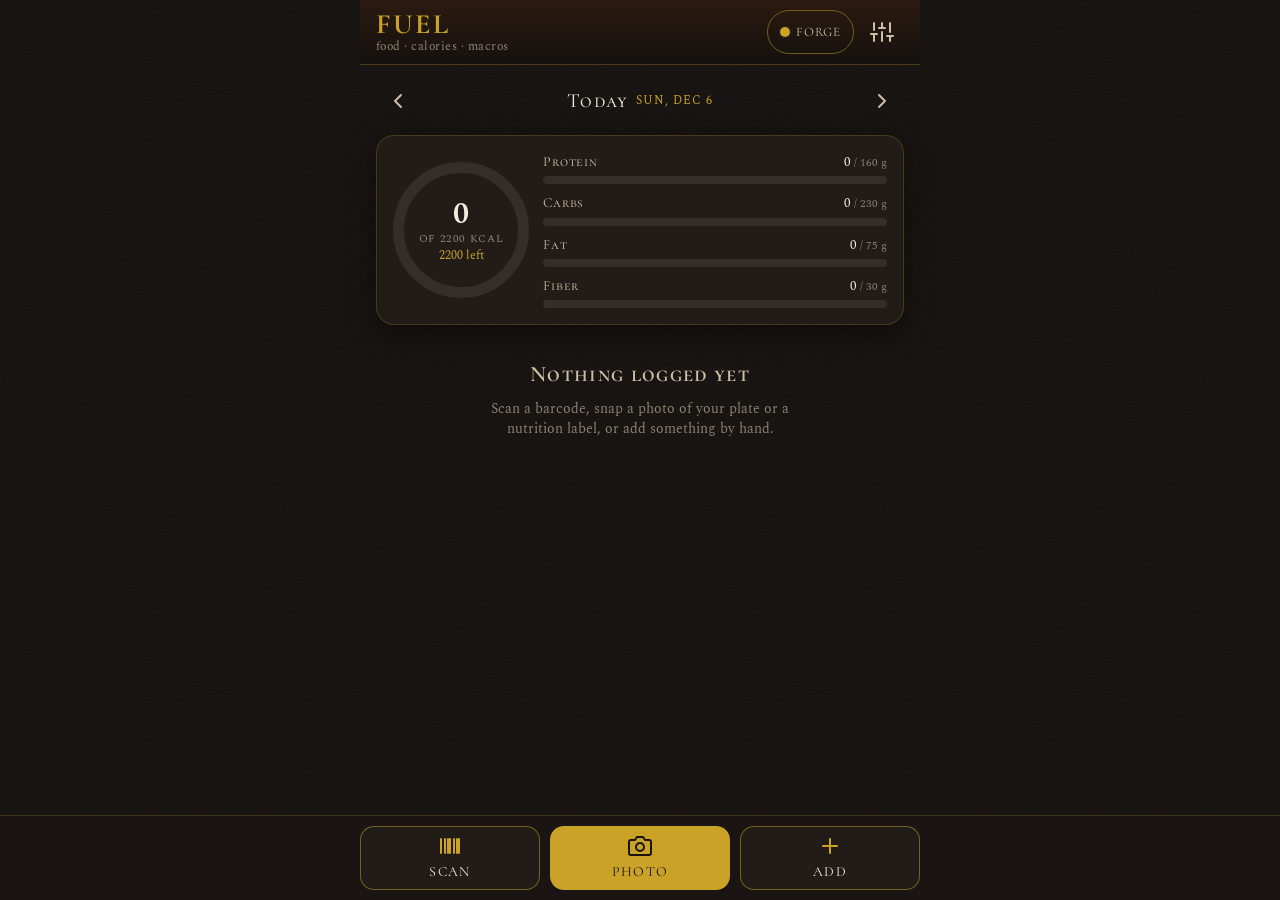
==== fuel/index.html @ 3479e946 "Add Fuel food-intake tracker prototype (scan, photo, manual entry) Single-file prototype under fuel/" ====
<!DOCTYPE html>
<html lang="en" data-fuel-theme="forge">
<head>
<meta charset="UTF-8">
<meta name="viewport" content="width=device-width, initial-scale=1.0, viewport-fit=cover">
<title>Fuel</title>
<meta name="application-name" content="Fuel">
<meta name="apple-mobile-web-app-capable" content="yes">
<meta name="apple-mobile-web-app-status-bar-style" content="black-translucent">
<meta name="apple-mobile-web-app-title" content="Fuel">
<meta name="mobile-web-app-capable" content="yes">
<meta name="theme-color" content="#14110f" id="meta-theme-color">
<link rel="preconnect" href="https://fonts.googleapis.com">
<link rel="preconnect" href="https://fonts.gstatic.com" crossorigin>
<link href="https://fonts.googleapis.com/css2?family=Cormorant+SC:wght@500;600;700&family=Spectral:ital,wght@0,400;0,600;1,400&family=Inter:wght@400;500;600;700&family=JetBrains+Mono:wght@400;600&display=swap" rel="stylesheet">
<style>
  /* ---------- Theme tokens: three committed looks, switchable in Settings during prototype review ---------- */
  :root {
    /* FORGE — iron, ember, and gold. Dark companion to The Howlers. */
    --bg: #14110f; --bg-2: #1a1512; --surface: #221c18; --surface-2: #2b2420; --surface-3: #352c26;
    --ink: #f3eadb; --ink-mid: #cdbfa6; --ink-dim: #8f8271;
    --accent: #c9a227; --accent-2: #d46010; --accent-ink: #1a1408;
    --line: rgba(201,162,39,.22); --line-strong: rgba(201,162,39,.5);
    --protein: #d9483b; --carbs: #e0b43a; --fat: #9b7bd6; --fiber: #5ea36a;
    --danger: #d64533; --ok: #56b36a; --warn: #e0a030;
    --font-display: 'Cormorant SC', Georgia, 'Times New Roman', serif;
    --font-body: 'Spectral', Georgia, 'Times New Roman', serif;
    --font-num: 'Spectral', Georgia, serif;
    --radius: 10px; --radius-lg: 18px;
    --shadow: 0 8px 28px rgba(0,0,0,.45);
    --header-bg: linear-gradient(180deg, #2b1a10 0%, #14110f 100%);
    --ring-track: rgba(255,255,255,.08);
    --texture-opacity: .05;
    --scheme: dark;
  }
  [data-fuel-theme="ledger"] {
    /* LEDGER — ration-book paper and ink. Light sibling of the Howlers' Gold of Luna palette. */
    --bg: #f4ecd8; --bg-2: #ede2c8; --surface: #fbf6ea; --surface-2: #f1e8d3; --surface-3: #e7dbbd;
    --ink: #221b13; --ink-mid: #4e4230; --ink-dim: #7d6e58;
    --accent: #7d6414; --accent-2: #9a1010; --accent-ink: #fbf6ea;
    --line: rgba(120,95,30,.25); --line-strong: rgba(120,95,30,.55);
    --protein: #a83232; --carbs: #b8860b; --fat: #4a5d8a; --fiber: #3c7a45;
    --danger: #a52a1e; --ok: #2f7d3d; --warn: #b27a10;
    --shadow: 0 4px 18px rgba(120,95,30,.18);
    --header-bg: linear-gradient(180deg, #ede2c8 0%, #f4ecd8 100%);
    --ring-track: rgba(60,40,10,.10);
    --texture-opacity: .04;
    --scheme: light;
  }
  [data-fuel-theme="lab"] {
    /* LAB — cool navy dashboard, mono numerals. The clinical alternative. */
    --bg: #0d1320; --bg-2: #101828; --surface: #172033; --surface-2: #1e2a40; --surface-3: #26344e;
    --ink: #e8eef8; --ink-mid: #b3bfd3; --ink-dim: #7a879c;
    --accent: #35d0a5; --accent-2: #4f8cff; --accent-ink: #06231b;
    --line: rgba(120,150,200,.18); --line-strong: rgba(120,150,200,.4);
    --protein: #ff6b6b; --carbs: #ffd166; --fat: #6ea8fe; --fiber: #35d0a5;
    --danger: #ff5c5c; --ok: #35d0a5; --warn: #ffb547;
    --font-display: 'Inter', -apple-system, system-ui, sans-serif;
    --font-body: 'Inter', -apple-system, system-ui, sans-serif;
    --font-num: 'JetBrains Mono', ui-monospace, SFMono-Regular, Menlo, monospace;
    --radius: 12px; --radius-lg: 20px;
    --shadow: 0 10px 30px rgba(0,0,0,.5);
    --header-bg: linear-gradient(180deg, #111a2c 0%, #0d1320 100%);
    --ring-track: rgba(255,255,255,.08);
    --texture-opacity: 0;
    --scheme: dark;
  }
  [data-fuel-theme="lab"] .brand-title { letter-spacing: .18em; font-weight: 700; }
  [data-fuel-theme="lab"] .meal-title { letter-spacing: .12em; text-transform: uppercase; font-size: 12px; }
  [data-fuel-theme="lab"] .num { font-family: var(--font-num); font-weight: 600; }

  * { box-sizing: border-box; margin: 0; padding: 0; }
  html { -webkit-text-size-adjust: 100%; color-scheme: var(--scheme); }
  body {
    background: var(--bg); color: var(--ink);
    font-family: var(--font-body); font-size: 16px; line-height: 1.45;
    min-height: 100vh; overscroll-behavior-y: none;
    -webkit-font-smoothing: antialiased;
  }
  body::before {
    content: ''; position: fixed; inset: 0; pointer-events: none; z-index: 0;
    opacity: var(--texture-opacity);
    background-image: url("data:image/svg+xml,%3Csvg xmlns='http://www.w3.org/2000/svg' width='300' height='300'%3E%3Cfilter id='n'%3E%3CfeTurbulence type='fractalNoise' baseFrequency='0.85' numOctaves='3' stitchTiles='stitch'/%3E%3C/filter%3E%3Crect width='300' height='300' filter='url(%23n)'/%3E%3C/svg%3E");
  }
  button { font: inherit; color: inherit; background: none; border: 0; cursor: pointer; -webkit-tap-highlight-color: transparent; touch-action: manipulation; }
  input, select, textarea { font: inherit; font-size: 16px; color: var(--ink); background: var(--surface-2); border: 1px solid var(--line); border-radius: var(--radius); padding: 10px 12px; min-height: 44px; width: 100%; }
  input:focus, select:focus, textarea:focus { outline: 2px solid var(--accent); outline-offset: 1px; border-color: transparent; }
  textarea { min-height: 96px; resize: vertical; }
  a { color: var(--accent); }
  .hidden { display: none !important; }
  .num { font-family: var(--font-num); font-variant-numeric: tabular-nums; }

  /* ---------- App shell ---------- */
  .app { position: relative; z-index: 1; max-width: 560px; margin: 0 auto; padding: 0 16px; padding-bottom: calc(112px + env(safe-area-inset-bottom)); }
  header.top {
    position: sticky; top: 0; z-index: 20; margin: 0 -16px; padding: calc(10px + env(safe-area-inset-top)) 16px 10px;
    background: var(--header-bg); border-bottom: 1px solid var(--line);
    display: flex; align-items: center; justify-content: space-between; gap: 10px;
  }
  .brand { display: flex; flex-direction: column; line-height: 1.05; }
  .brand-title { font-family: var(--font-display); font-size: 28px; font-weight: 700; letter-spacing: .08em; color: var(--accent); }
  .brand-sub { font-size: 12px; color: var(--ink-dim); letter-spacing: .04em; margin-top: 2px; }
  .top-actions { display: flex; gap: 6px; align-items: center; }
  .icon-btn { min-width: 44px; min-height: 44px; border-radius: 12px; display: inline-flex; align-items: center; justify-content: center; color: var(--ink-mid); border: 1px solid transparent; }
  .icon-btn:active { background: var(--surface-2); }
  .icon-btn svg { width: 24px; height: 24px; }
  .chip { display: inline-flex; align-items: center; gap: 6px; min-height: 44px; padding: 6px 12px; border-radius: 999px; border: 1px solid var(--line-strong); color: var(--ink-mid); font-size: 13px; font-family: var(--font-display); letter-spacing: .06em; text-transform: uppercase; }
  .chip .dot { width: 10px; height: 10px; border-radius: 50%; background: var(--accent); box-shadow: 0 0 0 2px var(--surface); }

  .preview-banner { margin: 10px 0 0; padding: 8px 12px; border-radius: var(--radius); background: var(--surface-2); border: 1px dashed var(--line-strong); font-size: 13px; color: var(--ink-mid); }

  /* ---------- Date bar ---------- */
  .datebar { display: flex; align-items: center; justify-content: space-between; gap: 8px; margin: 14px 0 12px; }
  .datebar .date-label { flex: 1; text-align: center; font-family: var(--font-display); font-size: 20px; letter-spacing: .06em; min-height: 44px; display: flex; align-items: center; justify-content: center; gap: 8px; border-radius: var(--radius); }
  .datebar .date-label small { font-family: var(--font-body); font-size: 12px; color: var(--accent); letter-spacing: .08em; text-transform: uppercase; }

  /* ---------- Summary card ---------- */
  .card { background: var(--surface); border: 1px solid var(--line); border-radius: var(--radius-lg); box-shadow: var(--shadow); padding: 16px; }
  .summary { display: grid; grid-template-columns: 136px 1fr; gap: 14px; align-items: center; }
  @media (max-width: 360px) { .summary { grid-template-columns: 1fr; justify-items: center; } }
  .ring-wrap { position: relative; width: 136px; height: 136px; }
  .ring-wrap svg { width: 136px; height: 136px; display: block; }
  .ring-center { position: absolute; inset: 0; display: flex; flex-direction: column; align-items: center; justify-content: center; text-align: center; line-height: 1; }
  .ring-center .big { font-family: var(--font-num); font-size: 30px; font-weight: 600; color: var(--ink); }
  .ring-center .small { font-size: 11px; color: var(--ink-dim); margin-top: 4px; letter-spacing: .06em; text-transform: uppercase; }
  .ring-center .rem { font-size: 12px; color: var(--accent); margin-top: 6px; }
  .macros { display: flex; flex-direction: column; gap: 9px; width: 100%; }
  .macro { display: grid; grid-template-columns: 1fr auto; grid-template-rows: auto auto; column-gap: 8px; row-gap: 4px; align-items: baseline; font-size: 13px; }
  .macro .lbl { grid-column: 1; grid-row: 1; color: var(--ink-mid); font-family: var(--font-display); letter-spacing: .06em; font-size: 14px; }
  .macro .val { grid-column: 2; grid-row: 1; color: var(--ink); font-family: var(--font-num); font-variant-numeric: tabular-nums; white-space: nowrap; font-size: 13px; }
  .macro .val small { color: var(--ink-dim); font-size: 11px; }
  .macro .bar { grid-column: 1 / 3; grid-row: 2; height: 8px; border-radius: 6px; background: var(--ring-track); overflow: hidden; }
  .macro .bar > div { height: 100%; border-radius: 6px; width: 0; transition: width .4s ease; }
  [data-fuel-theme="lab"] .macro .val { font-size: 12px; letter-spacing: -.02em; }
  [data-fuel-theme="lab"] .macro .lbl { font-size: 13px; }
  .macro.protein .bar > div { background: var(--protein); }
  .macro.carbs .bar > div { background: var(--carbs); }
  .macro.fat .bar > div { background: var(--fat); }
  .macro.fiber .bar > div { background: var(--fiber); }
  .macro .bar > div.over { background: var(--danger) !important; }

  /* ---------- Log ---------- */
  .meal { margin-top: 18px; }
  .meal-head { display: flex; align-items: baseline; justify-content: space-between; padding: 0 4px 6px; border-bottom: 1px solid var(--line); margin-bottom: 6px; }
  .meal-title { font-family: var(--font-display); font-size: 18px; letter-spacing: .08em; color: var(--accent); }
  .meal-kcal { font-family: var(--font-num); font-size: 13px; color: var(--ink-dim); }
  .entry { width: 100%; text-align: left; display: grid; grid-template-columns: 34px 1fr auto; gap: 10px; align-items: center; min-height: 60px; padding: 8px 6px; border-radius: var(--radius); border-bottom: 1px solid var(--line); }
  .entry:active { background: var(--surface-2); }
  .entry .src { width: 34px; height: 34px; border-radius: 9px; background: var(--surface-2); border: 1px solid var(--line); display: flex; align-items: center; justify-content: center; font-size: 17px; }
  .entry .name { font-weight: 600; font-size: 16px; line-height: 1.2; }
  .entry .name .brand { font-weight: 400; color: var(--ink-dim); font-size: 13px; }
  .entry .portion { font-size: 13px; color: var(--ink-dim); margin-top: 2px; }
  .entry .kcal { font-family: var(--font-num); font-size: 18px; font-weight: 600; text-align: right; }
  .entry .pcf { display: flex; gap: 5px; justify-content: flex-end; margin-top: 3px; }
  .pill { font-family: var(--font-num); font-size: 11px; padding: 1px 6px; border-radius: 6px; background: var(--surface-2); color: var(--ink-mid); border-left: 3px solid var(--line-strong); white-space: nowrap; }
  .pill.p { border-left-color: var(--protein); } .pill.c { border-left-color: var(--carbs); } .pill.f { border-left-color: var(--fat); }
  .empty { text-align: center; padding: 34px 12px; color: var(--ink-dim); }
  .empty h3 { font-family: var(--font-display); font-size: 22px; color: var(--ink-mid); letter-spacing: .06em; margin-bottom: 8px; font-weight: 600; }
  .empty p { font-size: 14px; max-width: 320px; margin: 0 auto; }

  /* ---------- Capture bar ---------- */
  .capture-bar { position: fixed; left: 0; right: 0; bottom: 0; z-index: 30; padding: 10px 16px calc(10px + env(safe-area-inset-bottom)); background: var(--bg-2); border-top: 1px solid var(--line); }
  .capture-inner { max-width: 560px; margin: 0 auto; display: grid; grid-template-columns: 1fr 1fr 1fr; gap: 10px; }
  .cap-btn { min-height: 64px; border-radius: 14px; border: 1px solid var(--line-strong); background: var(--surface); display: flex; flex-direction: column; align-items: center; justify-content: center; gap: 4px; font-family: var(--font-display); font-size: 14px; letter-spacing: .1em; text-transform: uppercase; color: var(--ink); }
  .cap-btn svg { width: 24px; height: 24px; color: var(--accent); }
  .cap-btn:active { background: var(--surface-2); transform: translateY(1px); }
  .cap-btn.primary { background: var(--accent); color: var(--accent-ink); border-color: transparent; }
  .cap-btn.primary svg { color: var(--accent-ink); }

  /* ---------- Buttons ---------- */
  .btn { min-height: 46px; padding: 10px 16px; border-radius: var(--radius); border: 1px solid var(--line-strong); background: var(--surface-2); color: var(--ink); font-weight: 600; display: inline-flex; align-items: center; justify-content: center; gap: 8px; width: 100%; }
  .btn:active { transform: translateY(1px); }
  .btn.primary { background: var(--accent); color: var(--accent-ink); border-color: transparent; }
  .btn.danger { color: var(--danger); border-color: var(--danger); background: transparent; }
  .btn.ghost { background: transparent; }
  .btn[disabled] { opacity: .5; pointer-events: none; }
  .btn-row { display: flex; gap: 10px; margin-top: 12px; }
  .btn-row .btn { flex: 1; }

  /* ---------- Sheets & modals ---------- */
  .sheet-overlay { position: fixed; inset: 0; z-index: 100; background: rgba(0,0,0,.6); display: flex; align-items: flex-end; justify-content: center; }
  .sheet { width: 100%; max-width: 600px; max-height: 92vh; max-height: 92dvh; overflow-y: auto; -webkit-overflow-scrolling: touch; background: var(--surface); border-radius: var(--radius-lg) var(--radius-lg) 0 0; border-top: 1px solid var(--line-strong); padding: 10px 16px calc(20px + env(safe-area-inset-bottom)); box-shadow: var(--shadow); }
  .sheet-grip { width: 42px; height: 5px; border-radius: 3px; background: var(--line-strong); margin: 2px auto 10px; }
  .sheet-head { display: flex; align-items: center; justify-content: space-between; gap: 8px; margin-bottom: 12px; }
  .sheet-head h2 { font-family: var(--font-display); font-size: 22px; letter-spacing: .06em; font-weight: 600; color: var(--accent); }
  .sheet-head .sub { font-size: 13px; color: var(--ink-dim); }
  .field { margin-bottom: 12px; }
  .field label { display: block; font-size: 12px; letter-spacing: .06em; text-transform: uppercase; color: var(--ink-dim); margin-bottom: 5px; }
  .grid-2 { display: grid; grid-template-columns: 1fr 1fr; gap: 10px; }
  .grid-3 { display: grid; grid-template-columns: 1fr 1fr 1fr; gap: 8px; }
  .grid-4 { display: grid; grid-template-columns: repeat(4, 1fr); gap: 8px; }
  .note { font-size: 13px; color: var(--ink-dim); margin: 8px 0; }
  .tabs { display: flex; gap: 6px; margin-bottom: 12px; background: var(--surface-2); padding: 4px; border-radius: 12px; }
  .tab { flex: 1; min-height: 44px; border-radius: 9px; font-family: var(--font-display); letter-spacing: .06em; font-size: 14px; color: var(--ink-mid); }
  .tab.active { background: var(--accent); color: var(--accent-ink); }
  .stepper { display: inline-flex; align-items: center; border: 1px solid var(--line-strong); border-radius: 12px; overflow: hidden; background: var(--surface-2); }
  .stepper button { width: 44px; height: 44px; font-size: 22px; color: var(--accent); }
  .stepper .sv { min-width: 56px; text-align: center; font-family: var(--font-num); font-weight: 600; }
  .status { display: flex; align-items: center; gap: 10px; padding: 12px; border-radius: var(--radius); background: var(--surface-2); font-size: 14px; color: var(--ink-mid); margin: 10px 0; }
  .status.err { color: var(--danger); border: 1px solid var(--danger); }
  .spinner { width: 18px; height: 18px; border-radius: 50%; border: 2px solid var(--line-strong); border-top-color: var(--accent); animation: spin .8s linear infinite; flex: none; }
  @keyframes spin { to { transform: rotate(360deg); } }

  /* product card & results */
  .product { display: grid; grid-template-columns: 64px 1fr; gap: 12px; align-items: start; padding: 12px; border-radius: var(--radius); background: var(--surface-2); border: 1px solid var(--line); margin-bottom: 12px; }
  .product img { width: 64px; height: 64px; object-fit: cover; border-radius: 8px; background: var(--surface-3); }
  .product .ph { width: 64px; height: 64px; border-radius: 8px; background: var(--surface-3); display: flex; align-items: center; justify-content: center; font-size: 26px; }
  .product .pname { font-weight: 600; line-height: 1.2; }
  .product .pbrand { color: var(--ink-dim); font-size: 13px; }
  .product .pserv { font-size: 13px; color: var(--ink-mid); margin-top: 4px; }
  .macro-line { display: flex; gap: 6px; flex-wrap: wrap; margin-top: 6px; }
  .macro-line .pill { font-size: 12px; padding: 3px 8px; }
  .result-item { display: grid; grid-template-columns: 28px 1fr auto; gap: 10px; align-items: center; padding: 10px 6px; border-bottom: 1px solid var(--line); }
  .result-item input[type=checkbox] { width: 22px; height: 22px; min-height: 0; accent-color: var(--accent); }
  .result-item .rname { font-weight: 600; line-height: 1.2; }
  .result-item .rportion { font-size: 13px; color: var(--ink-dim); }
  .result-item .rk { font-family: var(--font-num); font-weight: 600; text-align: right; }
  .conf { font-size: 10px; letter-spacing: .08em; text-transform: uppercase; padding: 1px 6px; border-radius: 6px; margin-left: 6px; border: 1px solid var(--line-strong); color: var(--ink-dim); vertical-align: middle; }
  .conf.high { color: var(--ok); border-color: var(--ok); } .conf.low { color: var(--warn); border-color: var(--warn); }
  .result-item .rstep { grid-column: 2 / 4; display: flex; align-items: center; gap: 10px; font-size: 13px; color: var(--ink-dim); }
  .quick-list { max-height: 44vh; overflow-y: auto; -webkit-overflow-scrolling: touch; border: 1px solid var(--line); border-radius: var(--radius); }
  .quick-item { width: 100%; text-align: left; display: flex; justify-content: space-between; align-items: center; gap: 8px; min-height: 52px; padding: 8px 12px; border-bottom: 1px solid var(--line); }
  .quick-item:active { background: var(--surface-2); }
  .quick-item .qn { font-weight: 600; font-size: 15px; }
  .quick-item .qs { font-size: 12px; color: var(--ink-dim); }
  .quick-item .qk { font-family: var(--font-num); white-space: nowrap; color: var(--ink-mid); }
  .preview-img { width: 100%; max-height: 240px; object-fit: contain; border-radius: var(--radius); background: var(--surface-3); display: block; margin-bottom: 10px; }
  .scan-box { position: relative; width: 100%; aspect-ratio: 4 / 3; max-width: 100%; background: #000; border-radius: var(--radius); overflow: hidden; margin-bottom: 10px; }
  .scan-box video { width: 100%; height: 100%; object-fit: cover; display: block; }
  .scan-box .reticle { position: absolute; left: 12%; right: 12%; top: 34%; bottom: 34%; border: 2px solid var(--accent); border-radius: 8px; box-shadow: 0 0 0 999px rgba(0,0,0,.35); pointer-events: none; }
  .scan-box .reticle::after { content: ''; position: absolute; left: 6px; right: 6px; top: 50%; height: 2px; background: var(--accent-2); opacity: .9; animation: scanline 1.6s ease-in-out infinite alternate; }
  @keyframes scanline { from { transform: translateY(-28px); } to { transform: translateY(28px); } }
  .theme-opts { display: grid; grid-template-columns: 1fr 1fr 1fr; gap: 8px; }
  .theme-opt { min-height: 64px; border-radius: 12px; border: 2px solid var(--line); display: flex; flex-direction: column; align-items: center; justify-content: center; gap: 6px; font-family: var(--font-display); letter-spacing: .08em; font-size: 13px; text-transform: uppercase; }
  .theme-opt.active { border-color: var(--accent); }
  .theme-opt .sw { display: flex; gap: 3px; }
  .theme-opt .sw i { width: 14px; height: 14px; border-radius: 4px; display: block; }
  .kv { display: flex; justify-content: space-between; gap: 8px; padding: 8px 0; border-bottom: 1px solid var(--line); font-size: 14px; }
  .kv span:last-child { color: var(--ink-dim); text-align: right; }

  .modal-overlay { position: fixed; inset: 0; background: rgba(0,0,0,.65); display: flex; align-items: center; justify-content: center; z-index: 200; padding: 16px; }
  .modal-box { background: var(--surface); border: 1px solid var(--line-strong); border-radius: 16px; padding: 22px; max-width: 90vw; width: 340px; box-shadow: var(--shadow); }
  .modal-box h3 { font-family: var(--font-display); font-size: 20px; letter-spacing: .06em; color: var(--accent); margin-bottom: 8px; }
  .modal-box p { color: var(--ink-mid); font-size: 15px; }
  .modal-buttons { display: flex; gap: 12px; margin-top: 20px; }
  .modal-buttons button { flex: 1; min-height: 44px; border-radius: 10px; font-size: 16px; font-weight: 600; }
  .btn-primary { background: var(--accent); color: var(--accent-ink); }
  .btn-secondary { background: var(--surface-2); color: var(--ink); border: 1px solid var(--line-strong); }

  .toast { position: fixed; left: 50%; bottom: calc(110px + env(safe-area-inset-bottom)); transform: translateX(-50%) translateY(20px); z-index: 300; background: var(--surface-3); color: var(--ink); border: 1px solid var(--line-strong); padding: 10px 16px; border-radius: 999px; font-size: 14px; opacity: 0; transition: all .25s ease; pointer-events: none; max-width: 90vw; text-align: center; box-shadow: var(--shadow); }
  .toast.show { opacity: 1; transform: translateX(-50%) translateY(0); }
</style>
</head>
<body>
<div class="app" id="app">
  <header class="top">
    <div class="brand">
      <div class="brand-title">FUEL</div>
      <div class="brand-sub">food · calories · macros</div>
    </div>
    <div class="top-actions">
      <button class="chip" id="theme-chip" type="button" aria-label="Switch theme"><span class="dot"></span><span id="theme-chip-label">Forge</span></button>
      <button class="icon-btn" id="btn-settings" type="button" aria-label="Settings">
        <svg viewBox="0 0 24 24" fill="none" stroke="currentColor" stroke-width="2" stroke-linecap="round" stroke-linejoin="round"><line x1="4" y1="21" x2="4" y2="14"/><line x1="4" y1="10" x2="4" y2="3"/><line x1="12" y1="21" x2="12" y2="12"/><line x1="12" y1="8" x2="12" y2="3"/><line x1="20" y1="21" x2="20" y2="16"/><line x1="20" y1="12" x2="20" y2="3"/><line x1="1" y1="14" x2="7" y2="14"/><line x1="9" y1="8" x2="15" y2="8"/><line x1="17" y1="16" x2="23" y2="16"/></svg>
      </button>
    </div>
  </header>
  <div id="preview-banner" class="preview-banner hidden"></div>
  <div class="datebar">
    <button class="icon-btn" id="date-prev" type="button" aria-label="Previous day"><svg viewBox="0 0 24 24" fill="none" stroke="currentColor" stroke-width="2" stroke-linecap="round" stroke-linejoin="round"><polyline points="15 18 9 12 15 6"/></svg></button>
    <button class="date-label" id="date-label" type="button" aria-label="Jump to today"></button>
    <button class="icon-btn" id="date-next" type="button" aria-label="Next day"><svg viewBox="0 0 24 24" fill="none" stroke="currentColor" stroke-width="2" stroke-linecap="round" stroke-linejoin="round"><polyline points="9 18 15 12 9 6"/></svg></button>
  </div>
  <section class="card summary" id="summary" aria-live="polite"></section>
  <section id="log"></section>
</div>

<nav class="capture-bar" aria-label="Capture">
  <div class="capture-inner">
    <button class="cap-btn" id="cap-scan" type="button">
      <svg viewBox="0 0 24 24" fill="none" stroke="currentColor" stroke-width="2" stroke-linecap="round"><path d="M3 5v14M7 5v14M10 5v14M12 5v14M16 5v14M19 5v14M21 5v14"/></svg>
      <span>Scan</span>
    </button>
    <button class="cap-btn primary" id="cap-photo" type="button">
      <svg viewBox="0 0 24 24" fill="none" stroke="currentColor" stroke-width="2" stroke-linecap="round" stroke-linejoin="round"><path d="M23 19a2 2 0 0 1-2 2H3a2 2 0 0 1-2-2V8a2 2 0 0 1 2-2h4l2-3h6l2 3h4a2 2 0 0 1 2 2z"/><circle cx="12" cy="13" r="4"/></svg>
      <span>Photo</span>
    </button>
    <button class="cap-btn" id="cap-add" type="button">
      <svg viewBox="0 0 24 24" fill="none" stroke="currentColor" stroke-width="2" stroke-linecap="round"><line x1="12" y1="5" x2="12" y2="19"/><line x1="5" y1="12" x2="19" y2="12"/></svg>
      <span>Add</span>
    </button>
  </div>
</nav>
<div class="toast" id="toast" role="status"></div>

<script>
(function () {
'use strict';

/* =====================================================================
   1. Canonical helpers (family-app-standards › core-patterns)
   ===================================================================== */
const AZ = {
  tz: 'America/Phoenix',
  today() { return new Intl.DateTimeFormat('en-CA', { timeZone: this.tz }).format(new Date()); },
  dateKey(d) { return new Intl.DateTimeFormat('en-CA', { timeZone: this.tz }).format(d); },
  pretty(dateStr) {
    const [y, m, day] = dateStr.split('-').map(Number);
    const d = new Date(y, m - 1, day);
    return d.toLocaleDateString('en-US', { weekday: 'short', month: 'short', day: 'numeric' });
  },
  daysBetween(a, b) { return Math.round((new Date(b + 'T12:00:00') - new Date(a + 'T12:00:00')) / 86400000); },
  // Pure string arithmetic so the browser's own timezone can never shift the day.
  addDays(dateStr, n) {
    const [y, m, d] = dateStr.split('-').map(Number);
    const t = new Date(Date.UTC(y, m - 1, d + n));
    return t.getUTCFullYear() + '-' + String(t.getUTCMonth() + 1).padStart(2, '0') + '-' + String(t.getUTCDate()).padStart(2, '0');
  },
  hour() { return Number(new Intl.DateTimeFormat('en-US', { timeZone: this.tz, hour: 'numeric', hourCycle: 'h23' }).format(new Date())) || 0; },
  timeHM() { return new Intl.DateTimeFormat('en-GB', { timeZone: this.tz, hour: '2-digit', minute: '2-digit', hourCycle: 'h23' }).format(new Date()); }
};

const Store = {
  ns: 'fuel_',
  get(key, fallback = null) {
    try { const raw = localStorage.getItem(this.ns + key); return raw === null ? fallback : JSON.parse(raw); }
    catch (e) { return fallback; }
  },
  set(key, value) {
    try { localStorage.setItem(this.ns + key, JSON.stringify(value)); return true; }
    catch (e) { return false; }
  },
  remove(key) { try { localStorage.removeItem(this.ns + key); } catch (e) {} }
};

function showModal({ title, message, confirmText = 'OK', cancelText = null, onConfirm = null, danger = false }) {
  const overlay = document.createElement('div');
  overlay.className = 'modal-overlay';
  const box = document.createElement('div');
  box.className = 'modal-box';
  const h = document.createElement('h3'); h.textContent = title;
  const p = document.createElement('p'); p.textContent = message;
  const btnRow = document.createElement('div'); btnRow.className = 'modal-buttons';
  if (cancelText) {
    const cancel = document.createElement('button'); cancel.type = 'button';
    cancel.textContent = cancelText; cancel.className = 'btn-secondary';
    cancel.addEventListener('click', () => overlay.remove());
    btnRow.appendChild(cancel);
  }
  const ok = document.createElement('button'); ok.type = 'button';
  ok.textContent = confirmText; ok.className = danger ? 'btn-secondary' : 'btn-primary';
  if (danger) ok.style.color = 'var(--danger)';
  ok.addEventListener('click', () => { overlay.remove(); if (onConfirm) onConfirm(); });
  btnRow.appendChild(ok);
  box.append(h, p, btnRow);
  overlay.appendChild(box);
  overlay.addEventListener('click', (e) => { if (e.target === overlay) overlay.remove(); });
  document.body.appendChild(overlay);
}

let toastTimer = null;
function toast(msg, ms) {
  const t = document.getElementById('toast');
  t.textContent = msg;
  t.classList.add('show');
  clearTimeout(toastTimer);
  toastTimer = setTimeout(() => t.classList.remove('show'), ms || Math.min(9000, 2500 + msg.length * 40));
}

/* =====================================================================
   2. DOM helpers — createElement only, never innerHTML with data
   ===================================================================== */
const $ = (id) => document.getElementById(id);
function el(tag, attrs, ...kids) {
  const node = document.createElement(tag);
  for (const [k, v] of Object.entries(attrs || {})) {
    if (v === null || v === undefined || v === false) continue;
    if (k === 'class') node.className = v;
    else if (k === 'text') node.textContent = v;
    else if (k === 'style') node.style.cssText = v;
    else if (k.startsWith('on') && typeof v === 'function') node.addEventListener(k.slice(2), v);
    else node.setAttribute(k, v === true ? '' : v);
  }
  for (const kid of kids.flat()) {
    if (kid === null || kid === undefined || kid === false) continue;
    node.appendChild((typeof kid === 'string' || typeof kid === 'number') ? document.createTextNode(String(kid)) : kid);
  }
  return node;
}
function clear(node) { while (node.firstChild) node.removeChild(node.firstChild); }
function svgIcon(d, size) {
  const ns = 'http://www.w3.org/2000/svg';
  const s = document.createElementNS(ns, 'svg');
  s.setAttribute('viewBox', '0 0 24 24'); s.setAttribute('width', size || 22); s.setAttribute('height', size || 22);
  s.setAttribute('fill', 'none'); s.setAttribute('stroke', 'currentColor'); s.setAttribute('stroke-width', '2');
  s.setAttribute('stroke-linecap', 'round'); s.setAttribute('stroke-linejoin', 'round');
  const p = document.createElementNS(ns, 'path'); p.setAttribute('d', d); s.appendChild(p);
  return s;
}
const ICON = { close: 'M6 6l12 12M18 6L6 18' };
function fmtK(n) { return String(Math.round(Number(n) || 0)); }
function fmtG(n) { const r = Math.round((Number(n) || 0) * 10) / 10; return Number.isInteger(r) ? String(r) : r.toFixed(1); }
function fmtServ(n) { const r = Math.round(n * 100) / 100; return String(r); }
function round1(n) { return Math.round((Number(n) || 0) * 10) / 10; }
function pill(cls, text) { return el('span', { class: 'pill ' + cls, text }); }
function macroPills(per, mult) {
  const m = mult || 1;
  return [pill('p', 'P ' + fmtG(per.protein * m)), pill('c', 'C ' + fmtG(per.carbs * m)), pill('f', 'F ' + fmtG(per.fat * m))];
}
function stepper({ value, step = 0.5, min = 0.25, max = 50, onChange, format }) {
  let v = value;
  const fmt = format || fmtServ;
  const display = el('span', { class: 'sv num', text: fmt(v) });
  const set = (nv) => { v = Math.min(max, Math.max(min, Math.round(nv * 100) / 100)); display.textContent = fmt(v); onChange(v); };
  const wrap = el('div', { class: 'stepper' },
    el('button', { type: 'button', 'aria-label': 'Less', text: '−', onclick: () => set(v - step) }),
    display,
    el('button', { type: 'button', 'aria-label': 'More', text: '+', onclick: () => set(v + step) }));
  wrap.setValue = set;
  return wrap;
}
function numInput(attrs) { return el('input', Object.assign({ type: 'text', inputmode: 'decimal', autocomplete: 'off' }, attrs)); }
function numVal(input, fallback) { const n = parseFloat(String(input.value).replace(/[^0-9.\-]/g, '')); return Number.isFinite(n) ? n : (fallback || 0); }
function titleCase(s) {
  s = String(s || '');
  if (s !== s.toUpperCase()) return s;
  return s.toLowerCase().replace(/(^|\s|[-("])([a-z])/g, (m, a, b) => a + b.toUpperCase());
}

/* =====================================================================
   3. State & data model (records with id/updatedAt/tombstones — Gist-sync ready)
   ===================================================================== */
const DEFAULT_TARGETS = { kcal: 2200, protein: 160, carbs: 230, fat: 75, fiber: 30 };
const MEALS = [['breakfast', 'Breakfast'], ['lunch', 'Lunch'], ['dinner', 'Dinner'], ['snack', 'Snacks']];
const SOURCE_ICON = { upc: '🏷️', photo: '📷', manual: '✏️', ai: '✨', quick: '⚡', usda: '📚' };
const SOURCE_LABEL = { upc: 'Barcode', photo: 'Photo estimate', manual: 'Manual', ai: 'AI estimate', quick: 'Quick add', usda: 'USDA' };
const THEMES = {
  forge: { label: 'Forge', color: '#14110f', sw: ['#c9a227', '#d46010', '#221c18'] },
  ledger: { label: 'Ledger', color: '#ede2c8', sw: ['#7d6414', '#9a1010', '#fbf6ea'] },
  lab: { label: 'Lab', color: '#0d1320', sw: ['#35d0a5', '#4f8cff', '#172033'] }
};

const state = {
  date: AZ.today(),
  data: Store.get('data', { records: {} }),
  settings: Object.assign({ targets: Object.assign({}, DEFAULT_TARGETS), theme: 'forge' }, Store.get('settings', {}) || {}),
  preview: !!window.FUEL_PREVIEW
};
if (!state.data || typeof state.data !== 'object') state.data = { records: {} };
if (!state.data.records) state.data.records = {};
state.settings.targets = Object.assign({}, DEFAULT_TARGETS, state.settings.targets || {});

function saveData() { if (!Store.set('data', state.data)) toast('Storage is full — could not save'); }
function saveSettings() { Store.set('settings', state.settings); }
function uid() { return Date.now().toString(36) + '-' + Math.random().toString(36).slice(2, 8); }
function mealIndex(m) { const i = MEALS.findIndex(x => x[0] === m); return i < 0 ? 99 : i; }
function guessMeal() { const h = AZ.hour(); if (h < 10) return 'breakfast'; if (h < 14) return 'lunch'; if (h < 17) return 'snack'; if (h < 21) return 'dinner'; return 'snack'; }
function cleanPer(per) {
  per = per || {};
  return { kcal: Math.max(0, Math.round(Number(per.kcal) || 0)), protein: Math.max(0, round1(per.protein)), carbs: Math.max(0, round1(per.carbs)), fat: Math.max(0, round1(per.fat)), fiber: Math.max(0, round1(per.fiber)) };
}
function scalePer(per, mult) { const o = {}; for (const k of ['kcal', 'protein', 'carbs', 'fat', 'fiber']) o[k] = (Number(per[k]) || 0) * mult; return o; }

function addEntry(e) {
  const id = uid(); const now = Date.now();
  state.data.records[id] = {
    id, type: 'entry',
    date: e.date || state.date,
    meal: MEALS.some(m => m[0] === e.meal) ? e.meal : guessMeal(),
    time: e.time || AZ.timeHM(),
    name: String(e.name || 'Untitled').slice(0, 120),
    brand: e.brand ? String(e.brand).slice(0, 80) : '',
    source: e.source || 'manual',
    barcode: e.barcode || null,
    servings: Math.max(0.05, Number(e.servings) || 1),
    serving: { label: (e.serving && e.serving.label) || '1 serving', grams: (e.serving && Number(e.serving.grams)) || null },
    per: cleanPer(e.per),
    note: e.note ? String(e.note).slice(0, 300) : '',
    createdAt: now, updatedAt: now
  };
  saveData();
  return id;
}
function updateEntry(id, patch) { const r = state.data.records[id]; if (!r) return; Object.assign(r, patch, { updatedAt: Date.now() }); saveData(); }
function deleteEntry(id) { const r = state.data.records[id]; if (!r) return; state.data.records[id] = Object.assign({}, r, { deleted: true, updatedAt: Date.now() }); saveData(); }
function entriesFor(date) {
  return Object.values(state.data.records)
    .filter(r => r && r.type === 'entry' && !r.deleted && r.date === date)
    .sort((a, b) => (mealIndex(a.meal) - mealIndex(b.meal)) || ((a.createdAt || 0) - (b.createdAt || 0)));
}
function entryTotals(e) { return scalePer(e.per, e.servings || 1); }
function dayTotals(entries) {
  const t = { kcal: 0, protein: 0, carbs: 0, fat: 0, fiber: 0 };
  for (const e of entries) { const x = entryTotals(e); for (const k in t) t[k] += x[k]; }
  return t;
}

/* =====================================================================
   4. Rendering
   ===================================================================== */
function render() { renderHeader(); renderSummary(); renderLog(); }

function renderHeader() {
  const lbl = $('date-label'); clear(lbl);
  const today = AZ.today();
  if (state.date === today) { lbl.append('Today', el('small', { text: AZ.pretty(today) })); }
  else {
    const diff = AZ.daysBetween(today, state.date);
    lbl.append(AZ.pretty(state.date), el('small', { text: diff === -1 ? 'yesterday' : diff === 1 ? 'tomorrow' : (diff < 0 ? (-diff) + 'd ago' : 'in ' + diff + 'd') }));
  }
}

function ringSVG(pct) {
  const ns = 'http://www.w3.org/2000/svg'; const size = 136, stroke = 11;
  const svg = document.createElementNS(ns, 'svg'); svg.setAttribute('viewBox', '0 0 ' + size + ' ' + size);
  const r = (size - stroke) / 2, c = 2 * Math.PI * r, cx = size / 2;
  const mk = (color, dash) => { const k = document.createElementNS(ns, 'circle'); k.setAttribute('cx', cx); k.setAttribute('cy', cx); k.setAttribute('r', r); k.setAttribute('fill', 'none'); k.setAttribute('stroke', color); k.setAttribute('stroke-width', stroke); if (dash) { k.setAttribute('stroke-dasharray', dash); k.setAttribute('stroke-linecap', 'round'); k.setAttribute('transform', 'rotate(-90 ' + cx + ' ' + cx + ')'); } return k; };
  svg.appendChild(mk('var(--ring-track)', null));
  const fill = Math.min(1, Math.max(0, pct));
  if (fill > 0) svg.appendChild(mk(pct > 1 ? 'var(--danger)' : 'var(--accent)', (fill * c) + ' ' + c));
  return svg;
}

function renderSummary() {
  const box = $('summary'); clear(box);
  const entries = entriesFor(state.date);
  const t = dayTotals(entries); const T = state.settings.targets;
  const pct = T.kcal > 0 ? t.kcal / T.kcal : 0;
  const remaining = Math.round(T.kcal - t.kcal);
  const center = el('div', { class: 'ring-center' },
    el('div', { class: 'big num', text: fmtK(t.kcal) }),
    el('div', { class: 'small', text: 'of ' + fmtK(T.kcal) + ' kcal' }),
    el('div', { class: 'rem num', text: remaining >= 0 ? fmtK(remaining) + ' left' : fmtK(-remaining) + ' over', style: remaining < 0 ? 'color:var(--danger)' : '' }));
  const ring = el('div', { class: 'ring-wrap' }, ringSVG(pct), center);
  const macros = el('div', { class: 'macros' });
  for (const [key, label] of [['protein', 'Protein'], ['carbs', 'Carbs'], ['fat', 'Fat'], ['fiber', 'Fiber']]) {
    const target = Number(T[key]) || 0; const val = t[key];
    const p = target > 0 ? val / target : 0;
    const fillEl = el('div', { class: p > 1.05 ? 'over' : '' });
    fillEl.style.width = Math.min(100, p * 100).toFixed(1) + '%';
    const row = el('div', { class: 'macro ' + key },
      el('span', { class: 'lbl', text: label }),
      el('div', { class: 'bar' }, fillEl),
      el('span', { class: 'val' }, fmtG(val), el('small', { text: ' / ' + fmtG(target) + ' g' })));
    macros.appendChild(row);
  }
  box.append(ring, macros);
}

function renderLog() {
  const log = $('log'); clear(log);
  const entries = entriesFor(state.date);
  if (!entries.length) {
    log.appendChild(el('div', { class: 'empty' },
      el('h3', { text: state.date === AZ.today() ? 'Nothing logged yet' : 'No entries this day' }),
      el('p', { text: 'Scan a barcode, snap a photo of your plate or a nutrition label, or add something by hand.' })));
    return;
  }
  for (const [mealKey, mealLabel] of MEALS) {
    const group = entries.filter(e => e.meal === mealKey);
    if (!group.length) continue;
    const kcal = group.reduce((s, e) => s + entryTotals(e).kcal, 0);
    const section = el('section', { class: 'meal' },
      el('div', { class: 'meal-head' }, el('span', { class: 'meal-title', text: mealLabel }), el('span', { class: 'meal-kcal num', text: fmtK(kcal) + ' kcal' })));
    for (const e of group) {
      const tot = entryTotals(e);
      const portion = fmtServ(e.servings) + ' × ' + (e.serving.label || '1 serving');
      const row = el('button', { class: 'entry', type: 'button', 'aria-label': 'Edit ' + e.name, onclick: () => openEditSheet(e.id) },
        el('div', { class: 'src', text: SOURCE_ICON[e.source] || '🍽️', title: SOURCE_LABEL[e.source] || '' }),
        el('div', {},
          el('div', { class: 'name' }, e.name, e.brand ? el('span', { class: 'brand', text: ' · ' + e.brand }) : null),
          el('div', { class: 'portion', text: portion })),
        el('div', {},
          el('div', { class: 'kcal num', text: fmtK(tot.kcal) }),
          el('div', { class: 'pcf' }, macroPills(e.per, e.servings))));
      section.appendChild(row);
    }
    log.appendChild(section);
  }
}

/* =====================================================================
   5. Sheets (bottom panels)
   ===================================================================== */
let currentSheet = null;
function openSheet({ title, sub }) {
  closeSheet();
  const overlay = el('div', { class: 'sheet-overlay' });
  const body = el('div', { class: 'sheet-body' });
  const sheet = el('div', { class: 'sheet', role: 'dialog', 'aria-label': title },
    el('div', { class: 'sheet-grip' }),
    el('div', { class: 'sheet-head' },
      el('div', {}, el('h2', { text: title }), sub ? el('div', { class: 'sub', text: sub }) : null),
      el('button', { class: 'icon-btn', type: 'button', 'aria-label': 'Close', onclick: () => closeSheet() }, svgIcon(ICON.close))),
    body);
  overlay.appendChild(sheet);
  overlay.addEventListener('click', (e) => { if (e.target === overlay) closeSheet(); });
  document.body.appendChild(overlay);
  currentSheet = { overlay, body, onClose: null };
  return currentSheet;
}
function closeSheet() {
  if (!currentSheet) return;
  const s = currentSheet; currentSheet = null;
  try { if (s.onClose) s.onClose(); } catch (e) {}
  s.overlay.remove();
}
function statusLine(container, text, kind) {
  clear(container);
  container.className = 'status' + (kind === 'err' ? ' err' : '');
  container.classList.remove('hidden');
  if (kind === 'busy') container.appendChild(el('div', { class: 'spinner' }));
  container.appendChild(el('span', { text }));
}
function mealSelect(value) {
  return el('select', { 'aria-label': 'Meal' }, MEALS.map(([v, l]) => el('option', { value: v, text: l, selected: v === value ? true : null })));
}

/* ---------- Product card: one known food with a serving size → log it ---------- */
function renderProductCard(container, product, { source, onAdded, barcode }) {
  let servings = 1; let meal = guessMeal();
  const per = cleanPer(product.per);
  const grams = product.serving && Number(product.serving.grams) || null;
  const imgEl = product.image ? el('img', { src: product.image, alt: '' }) : el('div', { class: 'ph', text: SOURCE_ICON[source] || '🍽️' });
  if (product.image) imgEl.addEventListener('error', () => imgEl.replaceWith(el('div', { class: 'ph', text: '🍽️' })));
  const total = el('div', { class: 'note num' });
  const refreshTotal = () => { const t = scalePer(per, servings); clear(total); total.append('= ' + fmtK(t.kcal) + ' kcal · P ' + fmtG(t.protein) + ' · C ' + fmtG(t.carbs) + ' · F ' + fmtG(t.fat) + (t.fiber ? ' · fiber ' + fmtG(t.fiber) : '')); };
  const st = stepper({ value: 1, onChange: (v) => { servings = v; if (gramsIn) gramsIn.value = grams ? fmtG(grams * v) : ''; refreshTotal(); } });
  let gramsIn = null;
  const controls = el('div', { class: 'grid-2', style: 'align-items:end' },
    el('div', { class: 'field' }, el('label', { text: 'Servings' }), st),
    el('div', { class: 'field' }, el('label', { text: 'Meal' }), mealSelect(meal)));
  controls.querySelector('select').addEventListener('change', (e) => { meal = e.target.value; });
  if (grams) {
    gramsIn = numInput({ value: fmtG(grams), 'aria-label': 'Grams eaten' });
    gramsIn.addEventListener('input', () => { const g = numVal(gramsIn, 0); if (g > 0) { servings = Math.round((g / grams) * 100) / 100; st.setValue(servings); } });
    controls.appendChild(el('div', { class: 'field' }, el('label', { text: 'Or grams eaten' }), gramsIn));
  }
  const card = el('div', { class: 'product' }, imgEl,
    el('div', {},
      el('div', { class: 'pname', text: product.name }),
      product.brand ? el('div', { class: 'pbrand', text: product.brand }) : null,
      el('div', { class: 'pserv', text: 'Per ' + ((product.serving && product.serving.label) || '1 serving') + ': ' + fmtK(per.kcal) + ' kcal' }),
      el('div', { class: 'macro-line' }, macroPills(per, 1), per.fiber ? pill('', 'fiber ' + fmtG(per.fiber)) : null),
      product.per100 && per.kcal ? el('div', { class: 'pserv', text: 'Per 100 g: ' + fmtK(product.per100.kcal) + ' kcal · P ' + fmtG(product.per100.protein) + ' · C ' + fmtG(product.per100.carbs) + ' · F ' + fmtG(product.per100.fat) }) : null));
  const addBtn = el('button', { class: 'btn primary', type: 'button', text: 'Add to log', onclick: () => {
    addEntry({ name: product.name, brand: product.brand, source, barcode: barcode || product.barcode || null, servings, meal, serving: product.serving, per });
    if (product.barcode || barcode) FoodDB.rememberProduct(Object.assign({}, product, { barcode: product.barcode || barcode }));
    render(); toast('Logged ' + product.name);
    if (onAdded) onAdded();
  } });
  refreshTotal();
  clear(container);
  container.append(card, controls, total, addBtn);
}

/* ---------- Estimate results: several items from a photo or a description ---------- */
function renderEstimateResults(container, result, { source, onAdded, barcode }) {
  clear(container);
  const items = result.items.map(it => Object.assign({ checked: true, servings: 1 }, it));
  let meal = guessMeal();
  if (!items.length) {
    container.appendChild(el('div', { class: 'status err' }, el('span', { text: result.notes || 'No food was recognized.' })));
    return;
  }
  const list = el('div');
  const addBtn = el('button', { class: 'btn primary', type: 'button' });
  const refreshBtn = () => { const sel = items.filter(i => i.checked); const t = sel.reduce((s, i) => s + i.per.kcal * i.servings, 0); addBtn.textContent = sel.length ? 'Add ' + sel.length + (sel.length === 1 ? ' item' : ' items') + ' · ' + fmtK(t) + ' kcal' : 'Nothing selected'; addBtn.disabled = !sel.length; };
  for (const it of items) {
    const cb = el('input', { type: 'checkbox', checked: true, 'aria-label': 'Include ' + it.name });
    cb.addEventListener('change', () => { it.checked = cb.checked; refreshBtn(); });
    const kcalEl = el('div', { class: 'rk num', text: fmtK(it.per.kcal) });
    const pcf = el('div', { class: 'pcf' }, macroPills(it.per, 1));
    const st = stepper({ value: 1, step: 0.5, min: 0.25, onChange: (v) => { it.servings = v; kcalEl.textContent = fmtK(it.per.kcal * v); clear(pcf); pcf.append(...macroPills(it.per, v)); refreshBtn(); } });
    list.appendChild(el('div', { class: 'result-item' }, cb,
      el('div', {},
        el('div', { class: 'rname' }, it.name, el('span', { class: 'conf ' + it.confidence, text: it.confidence })),
        el('div', { class: 'rportion', text: it.portion + (it.grams ? ' · ~' + fmtK(it.grams) + ' g' : '') })),
      el('div', {}, kcalEl, pcf),
      el('div', { class: 'rstep' }, el('span', { text: 'Portion ×' }), st)));
  }
  const mealField = el('div', { class: 'field', style: 'margin-top:10px' }, el('label', { text: 'Meal' }), mealSelect(meal));
  mealField.querySelector('select').addEventListener('change', (e) => { meal = e.target.value; });
  addBtn.addEventListener('click', () => {
    const sel = items.filter(i => i.checked);
    for (const it of sel) addEntry({ name: it.name, source, barcode: barcode || null, servings: it.servings, meal, serving: { label: it.portion, grams: it.grams }, per: it.per, note: it.confidence === 'low' ? 'low-confidence estimate' : '' });
    if (barcode && sel.length === 1) FoodDB.rememberProduct({ name: sel[0].name, brand: '', barcode, serving: { label: sel[0].portion, grams: sel[0].grams }, per: sel[0].per, per100: null, image: null, source: 'photo' });
    render(); toast('Logged ' + sel.length + (sel.length === 1 ? ' item' : ' items'));
    if (onAdded) onAdded();
  });
  refreshBtn();
  container.append(list, result.notes ? el('div', { class: 'note', text: result.notes }) : null, mealField, addBtn);
}

/* =====================================================================
   6. Food database — Open Food Facts (UPC/EAN), optional USDA FoodData Central, local memory
   ===================================================================== */
function upcEToA(e) {
  if (e.length !== 8) return e;
  const ns = e[0], x = e.slice(1, 7), chk = e[7], last = x[5]; let body;
  if (last === '0' || last === '1' || last === '2') body = x.slice(0, 2) + last + '0000' + x.slice(2, 5);
  else if (last === '3') body = x.slice(0, 3) + '00000' + x.slice(3, 5);
  else if (last === '4') body = x.slice(0, 4) + '00000' + x[4];
  else body = x.slice(0, 5) + '0000' + last;
  return ns + body + chk;
}
function normalizeBarcode(text, format) {
  let d = String(text || '').replace(/\D/g, '');
  if (/upc_?e/i.test(format || '') && d.length === 8) d = upcEToA(d);
  return d;
}
function codeVariants(code) {
  const v = [code];
  if (code.length === 12) v.push('0' + code);
  if (code.length === 13 && code[0] === '0') v.push(code.slice(1));
  if (code.length === 8) v.push(code.padStart(13, '0'));
  return Array.from(new Set(v));
}
function fillPer(per) { return cleanPer(per); }
function normalizeOFF(p, code) {
  const n = p.nutriments || {};
  const num = (v) => (v === undefined || v === null || v === '' || !Number.isFinite(Number(v))) ? null : Number(v);
  const kcal100 = num(n['energy-kcal_100g']) != null ? num(n['energy-kcal_100g']) : (num(n['energy_100g']) != null ? num(n['energy_100g']) / 4.184 : null);
  const per100 = { kcal: kcal100, protein: num(n.proteins_100g), carbs: num(n.carbohydrates_100g), fat: num(n.fat_100g), fiber: num(n.fiber_100g) };
  const kcalServ = num(n['energy-kcal_serving']) != null ? num(n['energy-kcal_serving']) : (num(n['energy_serving']) != null ? num(n['energy_serving']) / 4.184 : null);
  const perServ = { kcal: kcalServ, protein: num(n.proteins_serving), carbs: num(n.carbohydrates_serving), fat: num(n.fat_serving), fiber: num(n.fiber_serving) };
  const grams = num(p.serving_quantity);
  let serving, per;
  if (perServ.kcal != null && (perServ.protein != null || perServ.carbs != null || perServ.fat != null)) {
    serving = { label: p.serving_size || (grams ? grams + ' g' : '1 serving'), grams }; per = fillPer(perServ);
  } else if (per100.kcal != null && grams) {
    serving = { label: p.serving_size || (grams + ' g'), grams }; per = fillPer(scalePer(per100, grams / 100));
  } else if (per100.kcal != null) {
    serving = { label: '100 g', grams: 100 }; per = fillPer(per100);
  } else return null;
  return {
    name: p.product_name_en || p.product_name || ('Product ' + code),
    brand: String(p.brands || '').split(',')[0].trim(),
    barcode: code, serving, per,
    per100: per100.kcal != null ? fillPer(per100) : null,
    image: p.image_front_small_url || null,
    source: 'off'
  };
}
function normalizeUSDA(f) {
  const nutrients = f.foodNutrients || [];
  const get = (nums) => { const n = nutrients.find(x => nums.includes(String(x.nutrientNumber)) || nums.includes(String(x.nutrientId))); return n && Number.isFinite(Number(n.value)) ? Number(n.value) : null; };
  const per100 = { kcal: get(['208', '1008']), protein: get(['203', '1003']), carbs: get(['205', '1005']), fat: get(['204', '1004']), fiber: get(['291', '1079']) };
  if (per100.kcal == null && per100.protein == null && per100.carbs == null) return null;
  let grams = 100, label = '100 g';
  if (f.servingSize && /^(g|gm|grm)$/i.test(f.servingSizeUnit || '')) {
    grams = Number(f.servingSize); label = (f.householdServingFullText ? f.householdServingFullText.trim() + ' ' : '') + '(' + fmtG(grams) + ' g)';
  }
  return { name: titleCase(f.description), brand: titleCase(f.brandOwner || f.brandName || ''), serving: { label, grams }, per: fillPer(scalePer(per100, grams / 100)), per100: fillPer(per100), barcode: f.gtinUpc ? String(f.gtinUpc).replace(/\D/g, '') : null, image: null, source: 'usda' };
}
const FoodDB = {
  OFF_FIELDS: 'code,product_name,product_name_en,brands,serving_size,serving_quantity,nutriments,image_front_small_url',
  rememberProduct(product) { const all = Store.get('products', {}) || {}; if (!product.barcode) return; all[product.barcode] = Object.assign({}, product, { savedAt: Date.now() }); Store.set('products', all); },
  localProduct(code) { const all = Store.get('products', {}) || {}; for (const c of codeVariants(code)) if (all[c]) return all[c]; return null; },
  async lookupBarcode(code, onStatus) {
    const local = this.localProduct(code);
    if (local) return { product: local, from: 'local' };
    let lastErr = null;
    for (const c of codeVariants(code)) {
      if (onStatus) onStatus('Checking Open Food Facts for ' + c + '…');
      try {
        const r = await fetch('https://world.openfoodfacts.org/api/v2/product/' + encodeURIComponent(c) + '.json?fields=' + this.OFF_FIELDS, { cache: 'no-store' });
        if (r.status === 404) continue;
        if (!r.ok) throw new Error('Open Food Facts returned ' + r.status);
        const j = await r.json();
        if (j && j.status === 1 && j.product) {
          const p = normalizeOFF(j.product, c);
          if (p) return { product: p, from: 'off' };
          return { product: null, from: 'off-nodata', name: j.product.product_name || '' };
        }
      } catch (e) { lastErr = e; }
    }
    if (Store.get('usda_key')) {
      try {
        if (onStatus) onStatus('Checking USDA…');
        const hits = await this.searchUSDA(code);
        const exact = hits.find(h => h.barcode && codeVariants(code).includes(h.barcode)) || (hits.length === 1 ? hits[0] : null);
        if (exact) return { product: Object.assign({}, exact, { barcode: code }), from: 'usda' };
      } catch (e) { lastErr = lastErr || e; }
    }
    if (lastErr) throw lastErr;
    return { product: null, from: 'none' };
  },
  async searchUSDA(query) {
    const key = Store.get('usda_key');
    if (!key) throw new Error('NO_USDA_KEY');
    const url = 'https://api.nal.usda.gov/fdc/v1/foods/search?api_key=' + encodeURIComponent(key) + '&query=' + encodeURIComponent(query) + '&pageSize=12&dataType=' + encodeURIComponent('Foundation,SR Legacy,Branded');
    const r = await fetch(url);
    if (r.status === 401 || r.status === 403) throw new Error('USDA rejected the API key');
    if (r.status === 429) throw new Error('USDA rate limit reached — try again in a minute');
    if (!r.ok) throw new Error('USDA returned ' + r.status);
    const j = await r.json();
    return (j.foods || []).map(normalizeUSDA).filter(Boolean);
  }
};

/* =====================================================================
   7. AI estimates — Claude vision (browser-direct with your key) or the artifact preview's built-in sampler
   ===================================================================== */
const AI_MODEL = 'claude-opus-5';
const AI_SYSTEM = 'You are a careful nutrition estimator for a personal food log. You answer with JSON only.';
function buildPrompt({ text, hasImage }) {
  const said = text ? String(text).replace(/"/g, "'").slice(0, 1500) : '';
  const lead = hasImage
    ? 'Look carefully at the attached photo. It shows food, a drink, or food packaging.' + (said ? ' The user adds this context about it: "' + said + '".' : '')
    : 'The user ate or drank the following, in their own words: "' + said + '".';
  return lead + '\n\n' +
    'Identify each distinct food or drink item. Estimate the portion actually present (use plates, utensils, hands and packaging for scale; assume typical home or restaurant portions when unsure). ' +
    'Give calories and macros for the WHOLE portion listed, using standard USDA-style nutrition values, rounded to whole numbers. ' +
    'If a Nutrition Facts label or package is shown, read the label exactly for one labeled serving, name the product, and set confidence to "high". ' +
    'If nothing edible is present, return an empty items array and explain briefly in notes. ' +
    'Keep names short (at most 5 words). Be conservative rather than generous.\n\n' +
    'Respond with ONLY valid JSON — no markdown fences, no commentary — in exactly this shape:\n' +
    '{"items":[{"name":"string","portion":"string such as 1 cup (150 g)","grams":number or null,"kcal":number,"protein_g":number,"carbs_g":number,"fat_g":number,"fiber_g":number,"confidence":"low" or "medium" or "high"}],"notes":"one short sentence of caveats"}';
}
function parseEstimate(raw) {
  let obj = raw;
  if (typeof raw === 'string') {
    let t = raw.trim().replace(/^```(?:json)?/i, '').replace(/```$/, '').trim();
    const a = t.indexOf('{'), b = t.lastIndexOf('}');
    if (a >= 0 && b > a) t = t.slice(a, b + 1);
    obj = JSON.parse(t);
  }
  if (!obj || typeof obj !== 'object' || !Array.isArray(obj.items)) throw new Error('BAD_JSON');
  const items = obj.items.map(it => ({
    name: String((it && it.name) || 'Item').slice(0, 80),
    portion: String((it && it.portion) || '1 serving').slice(0, 60),
    grams: it && it.grams != null && Number.isFinite(Number(it.grams)) ? Number(it.grams) : null,
    per: cleanPer({ kcal: it && it.kcal, protein: it && it.protein_g, carbs: it && it.carbs_g, fat: it && it.fat_g, fiber: it && it.fiber_g }),
    confidence: ['low', 'medium', 'high'].includes(it && it.confidence) ? it.confidence : 'medium'
  })).filter(it => it.per.kcal > 0 || it.per.protein > 0 || it.per.carbs > 0 || it.per.fat > 0);
  return { items, notes: String(obj.notes || '').slice(0, 300) };
}
function shrinkImage(file, maxSide, quality) {
  maxSide = maxSide || 1280; quality = quality || 0.85;
  return new Promise((resolve, reject) => {
    const url = URL.createObjectURL(file); const img = new Image();
    img.onload = () => {
      try {
        const scale = Math.min(1, maxSide / Math.max(img.naturalWidth, img.naturalHeight));
        const w = Math.max(1, Math.round(img.naturalWidth * scale)), h = Math.max(1, Math.round(img.naturalHeight * scale));
        const c = document.createElement('canvas'); c.width = w; c.height = h;
        c.getContext('2d').drawImage(img, 0, 0, w, h);
        URL.revokeObjectURL(url);
        c.toBlob(b => b ? resolve(b) : reject(new Error('Could not encode the photo')), 'image/jpeg', quality);
      } catch (e) { reject(e); }
    };
    img.onerror = () => { URL.revokeObjectURL(url); reject(new Error('Could not read that image')); };
    img.src = url;
  });
}
function blobToBase64(blob) {
  return new Promise((resolve, reject) => { const fr = new FileReader(); fr.onload = () => resolve(String(fr.result).split(',')[1]); fr.onerror = () => reject(fr.error); fr.readAsDataURL(blob); });
}
async function callClaudeDirect({ prompt, imageBase64, mediaType }) {
  const key = Store.get('anthropic_key');
  if (!key) throw new Error('NO_KEY');
  const content = [];
  if (imageBase64) content.push({ type: 'image', source: { type: 'base64', media_type: mediaType || 'image/jpeg', data: imageBase64 } });
  content.push({ type: 'text', text: prompt });
  const body = { model: AI_MODEL, max_tokens: 4096, system: AI_SYSTEM, output_config: { effort: 'medium' }, messages: [{ role: 'user', content }] };
  const attempt = (withFallbacks) => fetch('https://api.anthropic.com/v1/messages', {
    method: 'POST',
    headers: Object.assign({ 'Content-Type': 'application/json', 'x-api-key': key, 'anthropic-version': '2023-06-01', 'anthropic-dangerous-direct-browser-access': 'true' },
      withFallbacks ? { 'anthropic-beta': 'server-side-fallback-2026-07-01' } : {}),
    body: JSON.stringify(withFallbacks ? Object.assign({ fallbacks: 'default' }, body) : body)
  });
  let res = await attempt(true);
  if (res.status === 400) {
    const errText = await res.text();
    if (/fallback/i.test(errText)) res = await attempt(false); // account/API not on the fallback beta — retry plain
    else throw new Error('Claude rejected the request: ' + errText.slice(0, 160));
  }
  if (res.status === 401) throw new Error('BAD_KEY');
  if (res.status === 429) throw new Error('Claude rate limit — try again shortly');
  if (!res.ok) throw new Error('Claude API error ' + res.status);
  const data = await res.json();
  if (data.stop_reason === 'refusal') throw new Error('REFUSED');
  return (data.content || []).filter(b => b.type === 'text').map(b => b.text).join('\n');
}
const AI = {
  sampleFn: null, limits: null, ready: null,
  init() {
    this.ready = (async () => {
      try {
        if (window.claude && typeof window.claude.use === 'function') {
          this.sampleFn = await window.claude.use('sample');
          if (this.sampleFn && typeof this.sampleFn.limits === 'function') this.limits = await this.sampleFn.limits().catch(() => null);
        }
      } catch (e) { this.sampleFn = null; }
    })();
    return this.ready;
  },
  hasKey() { return !!Store.get('anthropic_key'); },
  mode() { if (this.sampleFn) return 'preview'; if (this.hasKey()) return 'direct'; return null; },
  canImages() { const m = this.mode(); if (m === 'preview') return !!(this.limits && this.limits.images); return m === 'direct'; },
  async estimate({ text, imageBlob, onStatus }) {
    await this.ready;
    const prompt = buildPrompt({ text, hasImage: !!imageBlob });
    const mode = this.mode();
    if (!mode) throw new Error('NO_KEY');
    if (mode === 'preview') {
      if (onStatus) onStatus('Asking Claude (preview)… this can take a little while');
      const opts = { modelTier: imageBlob ? 'default' : 'quick' };
      if (imageBlob) opts.images = imageBlob;
      const data = await this.sampleFn.json(AI_SYSTEM + '\n\n' + prompt, opts);
      return parseEstimate(data);
    }
    if (onStatus) onStatus('Asking Claude… usually 5–20 seconds');
    const imageBase64 = imageBlob ? await blobToBase64(imageBlob) : null;
    const textOut = await callClaudeDirect({ prompt, imageBase64, mediaType: imageBlob ? (imageBlob.type || 'image/jpeg') : null });
    return parseEstimate(textOut);
  }
};
function aiErrorMessage(e) {
  const m = String((e && (e.message || e.code)) || e);
  if (m === 'NO_KEY') return 'AI estimates need a Claude API key. Add one in Settings.';
  if (m === 'BAD_KEY') return 'Claude rejected the API key — check it in Settings.';
  if (m === 'REFUSED') return 'Claude declined to analyze this one. Try another photo or describe it in text.';
  if (m === 'BAD_JSON' || /JSON/.test(m)) return 'Claude answered in an unexpected format. Try again.';
  if (/not_granted/.test(m)) return 'AI access was not granted in this preview.';
  if (/rate_limited|rate limit/i.test(m)) return 'Rate limited — wait a moment and try again.';
  if (/Failed to fetch|NetworkError|Load failed/i.test(m)) return 'Could not reach Claude' + (state.preview ? ' (network is blocked in the preview build).' : ' — check your connection.');
  return m.slice(0, 200);
}

/* =====================================================================
   8. Barcode scanner — native BarcodeDetector where available, ZXing (lazy-loaded) elsewhere
   ===================================================================== */
const ZXING_URLS = ['https://cdn.jsdelivr.net/npm/@zxing/library@0.21.3/umd/index.min.js', 'https://unpkg.com/@zxing/library@0.21.3/umd/index.min.js'];
function loadScript(src) {
  return new Promise((resolve, reject) => {
    const s = document.createElement('script'); s.src = src; s.async = true;
    s.onload = () => resolve(); s.onerror = () => { s.remove(); reject(new Error('Could not load ' + src)); };
    document.head.appendChild(s);
  });
}
const Scanner = {
  FORMATS: ['ean_13', 'ean_8', 'upc_a', 'upc_e'],
  stream: null, timer: null, reader: null, active: false, engine: null,
  async loadZXing() {
    if (window.ZXing) return true;
    if (!this._loading) this._loading = (async () => { for (const u of ZXING_URLS) { try { await loadScript(u); if (window.ZXing) return true; } catch (e) {} } return false; })();
    const ok = await this._loading; if (!ok) this._loading = null; return ok;
  },
  zxingHints() {
    const Z = window.ZXing; const hints = new Map();
    hints.set(Z.DecodeHintType.POSSIBLE_FORMATS, [Z.BarcodeFormat.EAN_13, Z.BarcodeFormat.EAN_8, Z.BarcodeFormat.UPC_A, Z.BarcodeFormat.UPC_E]);
    hints.set(Z.DecodeHintType.TRY_HARDER, true);
    return hints;
  },
  async hasNative() {
    try { if (!('BarcodeDetector' in window)) return false; const f = await window.BarcodeDetector.getSupportedFormats(); return f.includes('ean_13'); } catch (e) { return false; }
  },
  async start(video, onCode, onStatus) {
    this.stop();
    if (!navigator.mediaDevices || !navigator.mediaDevices.getUserMedia) throw new Error('NO_CAMERA_API');
    const constraints = { audio: false, video: { facingMode: { ideal: 'environment' }, width: { ideal: 1280 }, height: { ideal: 720 } } };
    if (await this.hasNative()) {
      this.engine = 'native';
      const det = new window.BarcodeDetector({ formats: this.FORMATS });
      this.stream = await navigator.mediaDevices.getUserMedia(constraints);
      video.srcObject = this.stream;
      await video.play().catch(() => {});
      this.active = true;
      const tick = async () => {
        if (!this.active) return;
        try {
          if (video.readyState >= 2) {
            const codes = await det.detect(video);
            if (codes && codes.length) { const c = codes[0]; this.stop(); onCode(c.rawValue, String(c.format || '')); return; }
          }
        } catch (e) {}
        this.timer = setTimeout(tick, 120);
      };
      onStatus('native'); tick();
      return;
    }
    onStatus('loading');
    if (!(await this.loadZXing())) throw new Error('NO_ZXING');
    const Z = window.ZXing;
    this.engine = 'zxing';
    this.reader = new Z.BrowserMultiFormatReader(this.zxingHints(), 250);
    this.active = true;
    await this.reader.decodeFromConstraints(constraints, video, (result, err) => {
      if (!this.active) return;
      if (result) {
        const text = result.getText(); const fmt = String(Z.BarcodeFormat[result.getBarcodeFormat()] || '').toLowerCase();
        this.stop(); onCode(text, fmt);
      } else if (err && !(err instanceof Z.NotFoundException) && !(err instanceof Z.ChecksumException) && !(err instanceof Z.FormatException)) {
        onStatus('error', err);
      }
    });
    onStatus('zxing');
  },
  stop() {
    this.active = false;
    if (this.timer) { clearTimeout(this.timer); this.timer = null; }
    if (this.reader) { try { this.reader.reset(); } catch (e) {} this.reader = null; }
    if (this.stream) { try { this.stream.getTracks().forEach(t => t.stop()); } catch (e) {} this.stream = null; }
  },
  async decodeImageFile(file) {
    if (!(await this.loadZXing())) throw new Error('NO_ZXING');
    const Z = window.ZXing;
    const reader = new Z.BrowserMultiFormatReader(this.zxingHints());
    const url = URL.createObjectURL(file);
    try {
      const r = await reader.decodeFromImageUrl(url);
      return { text: r.getText(), format: String(Z.BarcodeFormat[r.getBarcodeFormat()] || '').toLowerCase() };
    } catch (e) {
      if (e instanceof Z.NotFoundException || /NotFound|ChecksumException|FormatException/.test(String(e && (e.name + ' ' + e.message)))) return null;
      throw e;
    } finally { URL.revokeObjectURL(url); try { reader.reset(); } catch (e) {} }
  }
};
function beep() {
  try {
    const AC = window.AudioContext || window.webkitAudioContext;
    if (AC) {
      const ctx = beep.ctx || (beep.ctx = new AC());
      const o = ctx.createOscillator(), g = ctx.createGain();
      o.frequency.value = 1320; g.gain.value = 0.06; o.connect(g); g.connect(ctx.destination);
      o.start(); o.stop(ctx.currentTime + 0.12);
    }
  } catch (e) {}
  try { if (navigator.vibrate) navigator.vibrate(60); } catch (e) {}
}
function cameraErrorMessage(e) {
  const name = e && e.name; const msg = String((e && e.message) || e);
  if (msg === 'NO_CAMERA_API') return 'This browser cannot open the camera here' + (state.preview ? ' (preview build)' : '') + '. Type the barcode below or use a photo of it.';
  if (msg === 'NO_ZXING') return 'The barcode decoder could not be downloaded (offline?). Type the barcode below.';
  if (name === 'NotAllowedError' || name === 'SecurityError') return 'Camera permission was denied. Allow camera access for this site, or type the barcode below.';
  if (name === 'NotFoundError' || name === 'OverconstrainedError') return 'No usable camera was found. Type the barcode below.';
  if (name === 'NotReadableError') return 'The camera is busy in another app. Close it and try again.';
  return 'Camera error: ' + msg.slice(0, 120);
}

/* =====================================================================
   9. Flows
   ===================================================================== */
function openScanSheet() {
  const s = openSheet({ title: 'Scan barcode', sub: 'Aim at the UPC / EAN on the package' });
  const video = el('video', { playsinline: true, muted: true, autoplay: true });
  video.muted = true; video.setAttribute('playsinline', 'true');
  const box = el('div', { class: 'scan-box' }, video, el('div', { class: 'reticle' }));
  const status = el('div', { class: 'status' });
  const codeIn = el('input', { type: 'text', inputmode: 'numeric', autocomplete: 'off', placeholder: 'Barcode digits', 'aria-label': 'Barcode digits' });
  const lookupBtn = el('button', { class: 'btn', type: 'button', text: 'Look up', style: 'width:auto;flex:none' });
  const fileIn = el('input', { type: 'file', accept: 'image/*', class: 'hidden', 'aria-label': 'Photo of a barcode' });
  const photoBtn = el('button', { class: 'btn ghost', type: 'button', text: '📷 Use a photo of the barcode', style: 'margin-top:8px', onclick: () => fileIn.click() });
  const result = el('div', { style: 'margin-top:12px' });
  s.body.append(box, status,
    el('div', { class: 'field', style: 'margin-top:12px' }, el('label', { text: 'Or type the barcode' }), el('div', { style: 'display:flex;gap:8px' }, codeIn, lookupBtn)),
    photoBtn, fileIn, result);
  s.onClose = () => Scanner.stop();

  const lookup = async (code) => {
    code = String(code || '').replace(/\D/g, '');
    if (code.length < 8) { statusLine(status, 'Enter at least 8 digits.', 'err'); return; }
    statusLine(status, 'Looking up ' + code + '…', 'busy');
    clear(result);
    try {
      const r = await FoodDB.lookupBarcode(code, (m) => statusLine(status, m, 'busy'));
      if (r.product) {
        statusLine(status, (r.from === 'local' ? 'Remembered from an earlier scan' : r.from === 'usda' ? 'Found in USDA FoodData Central' : 'Found in Open Food Facts') + ' · ' + code);
        renderProductCard(result, r.product, { source: 'upc', barcode: code, onAdded: () => closeSheet() });
      } else notFound(code, r);
    } catch (e) {
      const m = String((e && e.message) || e);
      statusLine(status, 'Lookup failed: ' + (/Failed to fetch|NetworkError|Load failed/i.test(m) ? 'no connection' + (state.preview ? ' (network is blocked in the preview build)' : '') : m), 'err');
      notFoundButtons(code, result, true);
    }
  };
  const notFound = (code, r) => {
    statusLine(status, r.from === 'off-nodata' ? 'Open Food Facts knows this product but has no nutrition data for it.' : 'Not in Open Food Facts (' + code + ').', 'err');
    notFoundButtons(code, result, false);
  };
  const notFoundButtons = (code, container, isError) => {
    clear(container);
    container.append(
      el('div', { class: 'note', text: isError ? 'You can still log it:' : 'No match — but the label on the package has everything we need:' }),
      el('button', { class: 'btn primary', type: 'button', text: '📷 Photograph the Nutrition Facts label', onclick: () => openPhotoSheet({ barcode: code }) }),
      el('div', { style: 'height:8px' }),
      el('button', { class: 'btn', type: 'button', text: '✏️ Enter it by hand', onclick: () => openAddSheet({ tab: 'custom', prefill: { barcode: code } }) }),
      el('div', { style: 'height:8px' }),
      el('button', { class: 'btn ghost', type: 'button', text: 'Scan again', onclick: () => { clear(container); startCam(); } }));
  };
  const onCode = (text, format) => {
    const code = normalizeBarcode(text, format);
    beep(); codeIn.value = code;
    box.classList.add('hidden');
    lookup(code);
  };
  const startCam = () => {
    box.classList.remove('hidden');
    statusLine(status, 'Starting camera…', 'busy');
    Scanner.start(video, onCode, (st, err) => {
      if (st === 'loading') statusLine(status, 'Loading barcode decoder…', 'busy');
      else if (st === 'native' || st === 'zxing') statusLine(status, 'Hold the barcode inside the frame, 6–10 inches away.' + (st === 'zxing' ? '' : ' (native decoder)'), 'busy');
      else if (st === 'error') statusLine(status, 'Scanner error: ' + String((err && err.message) || err).slice(0, 100), 'err');
    }).catch((e) => { box.classList.add('hidden'); statusLine(status, cameraErrorMessage(e), 'err'); });
  };
  lookupBtn.addEventListener('click', () => lookup(codeIn.value));
  codeIn.addEventListener('keydown', (e) => { if (e.key === 'Enter') { e.preventDefault(); lookup(codeIn.value); } });
  fileIn.addEventListener('change', async () => {
    const f = fileIn.files && fileIn.files[0]; if (!f) return;
    Scanner.stop(); box.classList.add('hidden');
    statusLine(status, 'Reading barcode from photo…', 'busy');
    try {
      const r = await Scanner.decodeImageFile(f);
      if (!r) { statusLine(status, 'No barcode found in that photo. Get closer, keep it flat and well lit, then try again.', 'err'); return; }
      onCode(r.text, r.format);
    } catch (e) { statusLine(status, cameraErrorMessage(e), 'err'); }
    finally { fileIn.value = ''; }
  });
  startCam();
}

function openPhotoSheet({ barcode } = {}) {
  const s = openSheet({ title: 'Photo', sub: barcode ? 'Photograph the Nutrition Facts label for ' + barcode : 'Snap the plate, or a Nutrition Facts label' });
  const status = el('div', { class: 'status hidden' });
  const preview = el('img', { class: 'preview-img hidden', alt: 'Selected photo' });
  const result = el('div');
  const takeIn = el('input', { type: 'file', accept: 'image/*', capture: 'environment', class: 'hidden', 'aria-label': 'Take a photo' });
  const pickIn = el('input', { type: 'file', accept: 'image/*', class: 'hidden', 'aria-label': 'Choose a photo' });
  const takeBtn = el('button', { class: 'btn primary', type: 'button', text: '📷 Take photo', onclick: () => takeIn.click() });
  const pickBtn = el('button', { class: 'btn', type: 'button', text: '🖼️ Choose from library', onclick: () => pickIn.click() });
  const btnRow = el('div', { class: 'btn-row', style: 'margin-top:0' }, takeBtn, pickBtn);
  const hint = el('input', { type: 'text', placeholder: 'e.g. "6 oz chicken, dressing is olive oil"', 'aria-label': 'Context the photo cannot show', autocomplete: 'off' });
  const hintField = el('div', { class: 'field', style: 'margin-top:12px' }, el('label', { text: 'Optional: what the photo can\'t show' }), hint);
  const rerun = el('button', { class: 'btn ghost hidden', type: 'button', text: '↻ Analyze again with that context', style: 'margin-top:8px', onclick: () => { if (lastFile) handle(lastFile); } });
  const gate = el('div');
  let lastFile = null;
  s.body.append(gate, btnRow, hintField, rerun, preview, status, result, takeIn, pickIn);

  const refreshGate = async () => {
    await AI.ready;
    clear(gate);
    if (!AI.mode()) {
      gate.append(el('div', { class: 'status err' }, el('span', { text: 'Photo analysis uses Claude vision. Add your Anthropic API key in Settings to enable it (the app works fully without it).' })),
        el('button', { class: 'btn', type: 'button', text: 'Open Settings', style: 'margin-bottom:12px', onclick: () => openSettings() }));
      takeBtn.disabled = true; pickBtn.disabled = true;
    } else if (!AI.canImages()) {
      gate.append(el('div', { class: 'status err' }, el('span', { text: 'This preview can ask Claude, but not with images. Photo analysis works in the deployed app with an API key.' })));
      takeBtn.disabled = true; pickBtn.disabled = true;
    } else {
      gate.appendChild(el('div', { class: 'note', text: AI.mode() === 'preview' ? 'AI is provided by the preview host — no API key needed here.' : 'Sent directly from this phone to Claude with your key. One photo ≈ a cent or two.' }));
    }
  };
  refreshGate();

  const handle = async (file) => {
    if (!file) return;
    lastFile = file; rerun.classList.add('hidden');
    clear(result);
    preview.src = URL.createObjectURL(file); preview.classList.remove('hidden');
    statusLine(status, 'Preparing photo…', 'busy');
    try {
      const blob = await shrinkImage(file, 1280, 0.85);
      const res = await AI.estimate({ imageBlob: blob, text: hint.value.trim(), onStatus: (m) => statusLine(status, m, 'busy') });
      status.classList.add('hidden');
      renderEstimateResults(result, res, { source: 'photo', barcode, onAdded: () => closeSheet() });
      rerun.classList.remove('hidden');
    } catch (e) {
      rerun.classList.remove('hidden');
      statusLine(status, aiErrorMessage(e), 'err');
      result.appendChild(el('button', { class: 'btn ghost', type: 'button', text: 'Describe it in words instead', onclick: () => openAddSheet({ tab: 'describe' }) }));
    }
  };
  takeIn.addEventListener('change', () => { handle(takeIn.files && takeIn.files[0]); takeIn.value = ''; });
  pickIn.addEventListener('change', () => { handle(pickIn.files && pickIn.files[0]); pickIn.value = ''; });
}

const QUICK_FOODS = [
  ['Egg, large, cooked', '1 egg (50 g)', 50, 72, 6.3, 0.4, 4.8, 0], ['Egg whites', '1/2 cup (120 g)', 120, 63, 13, 1, 0.2, 0],
  ['Chicken breast, grilled', '4 oz (113 g)', 113, 187, 35, 0, 4, 0], ['Chicken thigh, roasted', '1 thigh (70 g)', 70, 150, 17, 0, 9, 0],
  ['Ground beef 90/10, cooked', '4 oz (113 g)', 113, 230, 29, 0, 12, 0], ['Steak, sirloin', '6 oz (170 g)', 170, 350, 50, 0, 16, 0],
  ['Salmon, baked', '4 oz (113 g)', 113, 234, 25, 0, 14, 0], ['Tuna, canned in water', '1 can (142 g)', 142, 130, 29, 0, 1, 0],
  ['Turkey deli slices', '3 oz (85 g)', 85, 90, 17, 2, 1, 0], ['Shrimp, cooked', '4 oz (113 g)', 113, 112, 24, 0, 1, 0],
  ['Greek yogurt, plain nonfat', '1 cup (245 g)', 245, 145, 25, 9, 0, 0], ['Cottage cheese 2%', '1 cup (226 g)', 226, 190, 27, 8, 5, 0],
  ['Whey protein', '1 scoop (31 g)', 31, 120, 24, 3, 1.5, 0], ['Milk, 2%', '1 cup (244 g)', 244, 122, 8, 12, 5, 0],
  ['Cheddar cheese', '1 oz (28 g)', 28, 114, 7, 0.4, 9.4, 0], ['String cheese', '1 stick (28 g)', 28, 80, 7, 1, 6, 0],
  ['Oatmeal, cooked', '1 cup (234 g)', 234, 166, 6, 28, 3.6, 4], ['Granola', '1/2 cup (55 g)', 55, 250, 6, 36, 10, 4],
  ['White rice, cooked', '1 cup (158 g)', 158, 205, 4.3, 45, 0.4, 0.6], ['Brown rice, cooked', '1 cup (195 g)', 195, 216, 5, 45, 1.8, 3.5],
  ['Pasta, cooked', '1 cup (140 g)', 140, 220, 8, 43, 1.3, 2.5], ['Quinoa, cooked', '1 cup (185 g)', 185, 222, 8, 39, 3.6, 5],
  ['Bread, whole wheat', '1 slice (32 g)', 32, 81, 4, 14, 1.1, 2], ['Sourdough bread', '1 slice (50 g)', 50, 130, 5, 25, 1, 1],
  ['Bagel, plain', '1 bagel (105 g)', 105, 290, 11, 56, 1.7, 2.4], ['Flour tortilla, 8"', '1 tortilla (49 g)', 49, 146, 4, 25, 3.7, 1.5],
  ['Sweet potato, baked', '1 medium (114 g)', 114, 103, 2.3, 24, 0.2, 3.8], ['Potato, baked', '1 medium (173 g)', 173, 161, 4.3, 37, 0.2, 3.8],
  ['Banana', '1 medium (118 g)', 118, 105, 1.3, 27, 0.4, 3.1], ['Apple', '1 medium (182 g)', 182, 95, 0.5, 25, 0.3, 4.4],
  ['Blueberries', '1 cup (148 g)', 148, 84, 1.1, 21, 0.5, 3.6], ['Strawberries', '1 cup (152 g)', 152, 49, 1, 12, 0.5, 3],
  ['Orange', '1 medium (131 g)', 131, 62, 1.2, 15, 0.2, 3.1], ['Grapes', '1 cup (151 g)', 151, 104, 1.1, 27, 0.2, 1.4],
  ['Avocado', '1/2 avocado (68 g)', 68, 114, 1.3, 6, 10.5, 4.6], ['Broccoli, steamed', '1 cup (156 g)', 156, 55, 3.7, 11, 0.6, 5.1],
  ['Mixed salad greens', '2 cups (60 g)', 60, 12, 1, 2, 0.2, 1.2], ['Carrots, raw', '1 cup (128 g)', 128, 52, 1.2, 12, 0.3, 3.6],
  ['Black beans, cooked', '1/2 cup (86 g)', 86, 114, 7.6, 20, 0.5, 7.5], ['Hummus', '2 tbsp (30 g)', 30, 70, 2, 6, 5, 1.5],
  ['Peanut butter', '2 tbsp (32 g)', 32, 188, 8, 6, 16, 1.9], ['Almonds', '1 oz (28 g)', 28, 164, 6, 6, 14, 3.5],
  ['Olive oil', '1 tbsp (14 g)', 14, 119, 0, 0, 13.5, 0], ['Butter', '1 tbsp (14 g)', 14, 102, 0.1, 0, 11.5, 0],
  ['Protein bar (typical)', '1 bar (60 g)', 60, 220, 20, 23, 8, 5], ['Energy gel', '1 packet (32 g)', 32, 100, 0, 22, 0, 0],
  ['Sports drink', '20 oz', 591, 140, 0, 36, 0, 0], ['Black coffee', '12 oz', 355, 4, 0.4, 0, 0, 0],
  ['Coffee with cream', '12 oz + 2 tbsp cream', 385, 44, 0.6, 1, 3.6, 0], ['Orange juice', '1 cup (248 g)', 248, 112, 1.7, 26, 0.5, 0.5],
  ['Beer, regular', '12 oz', 355, 153, 1.6, 13, 0, 0], ['Red wine', '5 oz', 148, 125, 0.1, 3.8, 0, 0],
  ['Pizza, cheese', '1 slice (107 g)', 107, 285, 12, 36, 10, 2.5], ['Chicken burrito', '1 burrito (~400 g)', 400, 850, 45, 95, 30, 10],
  ['Cheeseburger, fast food', '1 burger', 150, 540, 30, 40, 28, 2], ['French fries, medium', '1 medium (117 g)', 117, 365, 4, 48, 17, 4],
  ['Ice cream, vanilla', '1/2 cup (66 g)', 66, 137, 2.3, 16, 7, 0.5], ['Chocolate chip cookie', '1 cookie (30 g)', 30, 140, 1.5, 20, 7, 0.5],
  ['Dark chocolate', '1 oz (28 g)', 28, 170, 2, 13, 12, 3]
].map(([n, s, g, k, p, c, f, fb]) => ({ name: n, serving: { label: s, grams: g }, per: { kcal: k, protein: p, carbs: c, fat: f, fiber: fb }, brand: '', image: null, source: 'quick' }));

function openAddSheet({ tab = 'quick', prefill } = {}) {
  const s = openSheet({ title: 'Add food', sub: 'Quick list, describe it, or enter numbers' });
  const tabs = el('div', { class: 'tabs' });
  const pane = el('div');
  s.body.append(tabs, pane);
  const TABS = [['quick', 'Quick add'], ['describe', 'Describe'], ['custom', 'Custom']];
  const show = (key) => {
    clear(tabs);
    for (const [k, l] of TABS) tabs.appendChild(el('button', { class: 'tab' + (k === key ? ' active' : ''), type: 'button', text: l, onclick: () => show(k) }));
    clear(pane);
    if (key === 'quick') renderQuickTab(pane);
    else if (key === 'describe') renderDescribeTab(pane);
    else renderCustomTab(pane, prefill);
  };
  show(tab);
}

function renderQuickTab(pane) {
  const picked = el('div');
  const search = el('input', { type: 'search', placeholder: 'Search common foods…', 'aria-label': 'Search foods', autocomplete: 'off' });
  const list = el('div', { class: 'quick-list' });
  const usdaBox = el('div');
  const draw = () => {
    const q = search.value.trim().toLowerCase();
    clear(list);
    const hits = QUICK_FOODS.filter(f => !q || f.name.toLowerCase().includes(q));
    if (!hits.length) list.appendChild(el('div', { class: 'note', style: 'padding:12px', text: 'Nothing in the built-in list. Try Describe, Custom, or a USDA search below.' }));
    for (const f of hits) list.appendChild(el('button', { class: 'quick-item', type: 'button', onclick: () => { renderProductCard(picked, f, { source: 'quick', onAdded: () => closeSheet() }); picked.scrollIntoView({ block: 'nearest' }); } },
      el('div', {}, el('div', { class: 'qn', text: f.name }), el('div', { class: 'qs', text: f.serving.label })),
      el('div', { class: 'qk', text: fmtK(f.per.kcal) + ' kcal' })));
    clear(usdaBox);
    if (q.length >= 2) {
      if (Store.get('usda_key')) usdaBox.appendChild(el('button', { class: 'btn ghost', type: 'button', text: '📚 Search USDA for "' + search.value.trim() + '"', style: 'margin-top:10px', onclick: () => searchUSDA(search.value.trim()) }));
      else usdaBox.appendChild(el('div', { class: 'note', text: 'Tip: add a free USDA FoodData Central key in Settings to search 400k+ foods.' }));
    }
  };
  const searchUSDA = async (q) => {
    clear(usdaBox);
    const st = el('div'); usdaBox.appendChild(st); statusLine(st, 'Searching USDA…', 'busy');
    try {
      const hits = await FoodDB.searchUSDA(q);
      clear(usdaBox);
      if (!hits.length) { usdaBox.appendChild(el('div', { class: 'note', text: 'No USDA matches.' })); return; }
      const ul = el('div', { class: 'quick-list', style: 'margin-top:10px' });
      for (const f of hits) ul.appendChild(el('button', { class: 'quick-item', type: 'button', onclick: () => { renderProductCard(picked, f, { source: 'usda', onAdded: () => closeSheet() }); picked.scrollIntoView({ block: 'nearest' }); } },
        el('div', {}, el('div', { class: 'qn', text: f.name }), el('div', { class: 'qs', text: (f.brand ? f.brand + ' · ' : '') + f.serving.label })),
        el('div', { class: 'qk', text: fmtK(f.per.kcal) + ' kcal' })));
      usdaBox.appendChild(ul);
    } catch (e) { statusLine(st, 'USDA search failed: ' + String((e && e.message) || e).slice(0, 120), 'err'); }
  };
  search.addEventListener('input', draw);
  pane.append(picked, el('div', { class: 'field' }, search), list, usdaBox);
  draw();
}

function renderDescribeTab(pane) {
  const ta = el('textarea', { placeholder: 'e.g. 2 scrambled eggs, 2 slices sourdough with butter, black coffee', 'aria-label': 'Describe what you ate' });
  const status = el('div', { class: 'status hidden' });
  const result = el('div');
  const btn = el('button', { class: 'btn primary', type: 'button', text: '✨ Estimate with Claude' });
  const gate = el('div');
  pane.append(gate, el('div', { class: 'field' }, el('label', { text: 'What did you eat?' }), ta), btn, status, result);
  (async () => {
    await AI.ready;
    if (!AI.mode()) { btn.disabled = true; gate.append(el('div', { class: 'status err' }, el('span', { text: 'Text estimates use Claude. Add your API key in Settings, or use Quick add / Custom.' })), el('button', { class: 'btn', type: 'button', text: 'Open Settings', style: 'margin-bottom:12px', onclick: () => openSettings() })); }
  })();
  btn.addEventListener('click', async () => {
    const text = ta.value.trim(); if (!text) { ta.focus(); return; }
    clear(result); btn.disabled = true;
    statusLine(status, 'Asking Claude…', 'busy');
    try {
      const res = await AI.estimate({ text, onStatus: (m) => statusLine(status, m, 'busy') });
      status.classList.add('hidden');
      renderEstimateResults(result, res, { source: 'ai', onAdded: () => closeSheet() });
    } catch (e) { statusLine(status, aiErrorMessage(e), 'err'); }
    finally { btn.disabled = false; }
  });
}

function renderCustomTab(pane, prefill) {
  prefill = prefill || {};
  const name = el('input', { type: 'text', placeholder: 'e.g. Trader Joe\'s Chicken Tikka', value: prefill.name || '', 'aria-label': 'Food name', autocomplete: 'off' });
  const brand = el('input', { type: 'text', placeholder: 'optional', value: prefill.brand || '', 'aria-label': 'Brand', autocomplete: 'off' });
  const servLabel = el('input', { type: 'text', placeholder: '1 serving', value: prefill.servingLabel || '', 'aria-label': 'Serving size label', autocomplete: 'off' });
  const grams = numInput({ placeholder: 'optional', 'aria-label': 'Grams per serving' });
  const kcal = numInput({ placeholder: '0', 'aria-label': 'Calories per serving' });
  const pro = numInput({ placeholder: '0', 'aria-label': 'Protein grams' });
  const carb = numInput({ placeholder: '0', 'aria-label': 'Carb grams' });
  const fat = numInput({ placeholder: '0', 'aria-label': 'Fat grams' });
  const fiber = numInput({ placeholder: '0', 'aria-label': 'Fiber grams' });
  let servings = 1; let meal = guessMeal();
  const sel = mealSelect(meal); sel.addEventListener('change', () => { meal = sel.value; });
  const st = stepper({ value: 1, onChange: (v) => { servings = v; } });
  const barcodeNote = prefill.barcode ? el('div', { class: 'note', text: 'Barcode ' + prefill.barcode + ' will be remembered, so the next scan finds it instantly.' }) : null;
  const add = el('button', { class: 'btn primary', type: 'button', text: 'Add to log', onclick: () => {
    const n = name.value.trim(); if (!n) { name.focus(); toast('Give it a name'); return; }
    const per = { kcal: numVal(kcal), protein: numVal(pro), carbs: numVal(carb), fat: numVal(fat), fiber: numVal(fiber) };
    if (!per.kcal && !per.protein && !per.carbs && !per.fat) { kcal.focus(); toast('Enter at least calories or one macro'); return; }
    if (!per.kcal) per.kcal = per.protein * 4 + per.carbs * 4 + per.fat * 9;
    const product = { name: n, brand: brand.value.trim(), serving: { label: servLabel.value.trim() || '1 serving', grams: numVal(grams) || null }, per: cleanPer(per), per100: null, image: null, barcode: prefill.barcode || null, source: 'manual' };
    addEntry({ name: product.name, brand: product.brand, source: prefill.barcode ? 'upc' : 'manual', barcode: product.barcode, servings, meal, serving: product.serving, per: product.per });
    if (product.barcode) FoodDB.rememberProduct(product);
    render(); toast('Logged ' + n); closeSheet();
  } });
  pane.append(barcodeNote,
    el('div', { class: 'field' }, el('label', { text: 'Name' }), name),
    el('div', { class: 'grid-2' }, el('div', { class: 'field' }, el('label', { text: 'Brand' }), brand), el('div', { class: 'field' }, el('label', { text: 'Serving size' }), servLabel)),
    el('div', { class: 'grid-2' }, el('div', { class: 'field' }, el('label', { text: 'Calories / serving' }), kcal), el('div', { class: 'field' }, el('label', { text: 'Grams / serving' }), grams)),
    el('div', { class: 'grid-4' }, el('div', { class: 'field' }, el('label', { text: 'Protein' }), pro), el('div', { class: 'field' }, el('label', { text: 'Carbs' }), carb), el('div', { class: 'field' }, el('label', { text: 'Fat' }), fat), el('div', { class: 'field' }, el('label', { text: 'Fiber' }), fiber)),
    el('div', { class: 'grid-2', style: 'align-items:end' }, el('div', { class: 'field' }, el('label', { text: 'Servings' }), st), el('div', { class: 'field' }, el('label', { text: 'Meal' }), sel)),
    el('div', { class: 'note', text: 'Leave calories blank and they are computed from the macros (4 / 4 / 9).' }),
    add);
}

function openEditSheet(id) {
  const e = state.data.records[id]; if (!e || e.deleted) return;
  const s = openSheet({ title: 'Edit entry', sub: (SOURCE_LABEL[e.source] || 'Entry') + (e.barcode ? ' · ' + e.barcode : '') + ' · ' + e.time });
  const name = el('input', { type: 'text', value: e.name, 'aria-label': 'Name', autocomplete: 'off' });
  const brand = el('input', { type: 'text', value: e.brand || '', placeholder: 'optional', 'aria-label': 'Brand', autocomplete: 'off' });
  const servLabel = el('input', { type: 'text', value: e.serving.label || '', 'aria-label': 'Serving size', autocomplete: 'off' });
  const kcal = numInput({ value: fmtK(e.per.kcal), 'aria-label': 'Calories per serving' });
  const pro = numInput({ value: fmtG(e.per.protein), 'aria-label': 'Protein' });
  const carb = numInput({ value: fmtG(e.per.carbs), 'aria-label': 'Carbs' });
  const fat = numInput({ value: fmtG(e.per.fat), 'aria-label': 'Fat' });
  const fiber = numInput({ value: fmtG(e.per.fiber || 0), 'aria-label': 'Fiber' });
  let servings = e.servings, meal = e.meal;
  const sel = mealSelect(meal); sel.addEventListener('change', () => { meal = sel.value; });
  const st = stepper({ value: servings, step: 0.25, min: 0.25, onChange: (v) => { servings = v; } });
  const save = el('button', { class: 'btn primary', type: 'button', text: 'Save', onclick: () => {
    updateEntry(id, { name: name.value.trim() || e.name, brand: brand.value.trim(), serving: { label: servLabel.value.trim() || '1 serving', grams: e.serving.grams }, per: cleanPer({ kcal: numVal(kcal), protein: numVal(pro), carbs: numVal(carb), fat: numVal(fat), fiber: numVal(fiber) }), servings, meal });
    render(); toast('Saved'); closeSheet();
  } });
  const del = el('button', { class: 'btn danger', type: 'button', text: 'Delete', onclick: () => {
    showModal({ title: 'Delete entry?', message: e.name + ' will be removed from ' + AZ.pretty(e.date) + '.', confirmText: 'Delete', cancelText: 'Keep', danger: true, onConfirm: () => { deleteEntry(id); render(); toast('Deleted'); closeSheet(); } });
  } });
  s.body.append(
    el('div', { class: 'field' }, el('label', { text: 'Name' }), name),
    el('div', { class: 'grid-2' }, el('div', { class: 'field' }, el('label', { text: 'Brand' }), brand), el('div', { class: 'field' }, el('label', { text: 'Serving size' }), servLabel)),
    el('div', { class: 'grid-2', style: 'align-items:end' }, el('div', { class: 'field' }, el('label', { text: 'Servings' }), st), el('div', { class: 'field' }, el('label', { text: 'Meal' }), sel)),
    el('div', { class: 'note', text: 'Per serving:' }),
    el('div', { class: 'grid-4' }, el('div', { class: 'field' }, el('label', { text: 'kcal' }), kcal), el('div', { class: 'field' }, el('label', { text: 'Protein' }), pro), el('div', { class: 'field' }, el('label', { text: 'Carbs' }), carb), el('div', { class: 'field' }, el('label', { text: 'Fat' }), fat)),
    el('div', { class: 'grid-2' }, el('div', { class: 'field' }, el('label', { text: 'Fiber' }), fiber), el('div')),
    e.note ? el('div', { class: 'note', text: 'Note: ' + e.note }) : null,
    el('div', { class: 'btn-row' }, del, save));
}

function openSettings() {
  const s = openSheet({ title: 'Settings', sub: 'Targets, look, keys, data' });
  const T = state.settings.targets;
  const tIn = {}; for (const k of ['kcal', 'protein', 'carbs', 'fat', 'fiber']) tIn[k] = numInput({ value: String(T[k]), 'aria-label': k + ' target' });
  const saveTargets = () => { for (const k in tIn) { const v = numVal(tIn[k], T[k]); if (v > 0) T[k] = Math.round(v); } saveSettings(); renderSummary(); };
  Object.values(tIn).forEach(i => i.addEventListener('change', saveTargets));
  const themeOpts = el('div', { class: 'theme-opts' });
  const drawThemes = () => { clear(themeOpts); for (const [k, t] of Object.entries(THEMES)) themeOpts.appendChild(el('button', { class: 'theme-opt' + (state.settings.theme === k ? ' active' : ''), type: 'button', onclick: () => { applyTheme(k); drawThemes(); } }, el('span', { class: 'sw' }, t.sw.map(c => { const i = el('i'); i.style.background = c; return i; })), el('span', { text: t.label }))); };
  drawThemes();
  const keyIn = el('input', { type: 'password', placeholder: Store.get('anthropic_key') ? '•••••••• (saved)' : 'sk-ant-…', 'aria-label': 'Anthropic API key', autocomplete: 'off', style: 'font-family:ui-monospace,monospace' });
  const keyRow = el('div', { style: 'display:flex;gap:8px' }, keyIn,
    el('button', { class: 'btn', type: 'button', text: 'Save', style: 'width:auto;flex:none', onclick: () => { const v = keyIn.value.trim(); if (!v) return; Store.set('anthropic_key', v); keyIn.value = ''; keyIn.placeholder = '•••••••• (saved)'; toast('API key saved on this device'); } }),
    el('button', { class: 'btn ghost', type: 'button', text: 'Clear', style: 'width:auto;flex:none', onclick: () => { Store.remove('anthropic_key'); keyIn.placeholder = 'sk-ant-…'; toast('API key removed'); } }));
  const usdaIn = el('input', { type: 'password', placeholder: Store.get('usda_key') ? '•••••••• (saved)' : 'optional', 'aria-label': 'USDA API key', autocomplete: 'off', style: 'font-family:ui-monospace,monospace' });
  const usdaRow = el('div', { style: 'display:flex;gap:8px' }, usdaIn,
    el('button', { class: 'btn', type: 'button', text: 'Save', style: 'width:auto;flex:none', onclick: () => { const v = usdaIn.value.trim(); if (!v) return; Store.set('usda_key', v); usdaIn.value = ''; usdaIn.placeholder = '•••••••• (saved)'; toast('USDA key saved'); } }),
    el('button', { class: 'btn ghost', type: 'button', text: 'Clear', style: 'width:auto;flex:none', onclick: () => { Store.remove('usda_key'); usdaIn.placeholder = 'optional'; toast('USDA key removed'); } }));
  const exportBox = el('div');
  const entryCount = Object.values(state.data.records).filter(r => r.type === 'entry' && !r.deleted).length;
  const stats = el('div', { class: 'note', text: entryCount + ' entries stored on this device · ' + Object.keys(Store.get('products', {}) || {}).length + ' remembered barcodes' });
  s.body.append(
    el('div', { class: 'field' }, el('label', { text: 'Daily targets' }),
      el('div', { class: 'grid-2' }, el('div', { class: 'field' }, el('label', { text: 'Calories' }), tIn.kcal), el('div', { class: 'field' }, el('label', { text: 'Fiber g' }), tIn.fiber)),
      el('div', { class: 'grid-3' }, el('div', { class: 'field' }, el('label', { text: 'Protein g' }), tIn.protein), el('div', { class: 'field' }, el('label', { text: 'Carbs g' }), tIn.carbs), el('div', { class: 'field' }, el('label', { text: 'Fat g' }), tIn.fat))),
    el('div', { class: 'field' }, el('label', { text: 'Look (prototype review)' }), themeOpts),
    el('div', { class: 'field', style: 'margin-top:16px' }, el('label', { text: 'Claude API key (photo + text estimates)' }), keyRow,
      el('div', { class: 'note', text: AI.mode() === 'preview' ? 'This preview supplies AI itself; a key is only needed in the deployed app.' : 'Stored only in this browser. Calls go straight from your phone to Anthropic — nothing passes through a server.' })),
    el('div', { class: 'field' }, el('label', { text: 'USDA FoodData Central key (food search)' }), usdaRow,
      el('div', { class: 'note' }, 'Free, instant signup at ', el('a', { href: 'https://fdc.nal.usda.gov/api-key-signup', target: '_blank', rel: 'noopener', text: 'fdc.nal.usda.gov' }), '. Without it, Quick add uses the built-in list.')),
    el('div', { class: 'field', style: 'margin-top:16px' }, el('label', { text: 'Data' }), stats,
      el('div', { class: 'btn-row' },
        el('button', { class: 'btn', type: 'button', text: 'Load sample day', onclick: () => { seedSampleDay(); render(); toast('Sample day loaded for ' + AZ.pretty(state.date)); closeSheet(); } }),
        el('button', { class: 'btn', type: 'button', text: 'Export JSON', onclick: () => { clear(exportBox); const ta = el('textarea', { readonly: true, 'aria-label': 'Exported data', style: 'min-height:140px;font-family:ui-monospace,monospace;font-size:12px' }); ta.value = JSON.stringify(state.data, null, 1); exportBox.append(ta, el('button', { class: 'btn ghost', type: 'button', text: 'Copy to clipboard', onclick: async () => { try { await navigator.clipboard.writeText(ta.value); toast('Copied'); } catch (e) { ta.select(); toast('Select all and copy'); } } })); } })),
      exportBox,
      el('button', { class: 'btn danger', type: 'button', text: 'Clear all data on this device', style: 'margin-top:10px', onclick: () => showModal({ title: 'Clear everything?', message: 'All logged entries and remembered barcodes on this device will be erased. Keys and targets stay.', confirmText: 'Erase', cancelText: 'Keep', danger: true, onConfirm: () => { state.data = { records: {} }; saveData(); Store.remove('products'); render(); closeSheet(); toast('Cleared'); } }) })),
    el('div', { class: 'note', style: 'margin-top:18px' }, 'Fuel prototype v0.1 · data lives in this browser (Gist sync can be added later) · dates use Arizona time'));
}

function seedSampleDay() {
  const d = state.date;
  const items = [
    { meal: 'breakfast', time: '07:10', name: 'Oatmeal with blueberries', source: 'photo', servings: 1, serving: { label: '1 bowl (~300 g)', grams: 300 }, per: { kcal: 290, protein: 9, carbs: 54, fat: 5, fiber: 7 } },
    { meal: 'breakfast', time: '07:12', name: 'Black coffee', source: 'quick', servings: 2, serving: { label: '12 oz' }, per: { kcal: 4, protein: 0.4, carbs: 0, fat: 0, fiber: 0 } },
    { meal: 'lunch', time: '12:20', name: 'Chicken burrito bowl', brand: 'Chipotle', source: 'ai', servings: 1, serving: { label: '1 bowl' }, per: { kcal: 705, protein: 46, carbs: 72, fat: 24, fiber: 12 } },
    { meal: 'snack', time: '15:30', name: 'Greek Yogurt, Plain Nonfat', brand: 'Sample Brand', source: 'upc', barcode: '012345678905', servings: 1, serving: { label: '1 container (170 g)', grams: 170 }, per: { kcal: 90, protein: 18, carbs: 5, fat: 0, fiber: 0 } },
    { meal: 'snack', time: '15:32', name: 'Almonds', source: 'quick', servings: 1, serving: { label: '1 oz (28 g)', grams: 28 }, per: { kcal: 164, protein: 6, carbs: 6, fat: 14, fiber: 3.5 } },
    { meal: 'dinner', time: '18:45', name: 'Salmon, baked', source: 'manual', servings: 1.5, serving: { label: '4 oz (113 g)', grams: 113 }, per: { kcal: 234, protein: 25, carbs: 0, fat: 14, fiber: 0 } },
    { meal: 'dinner', time: '18:46', name: 'Sweet potato, baked', source: 'quick', servings: 1, serving: { label: '1 medium (114 g)', grams: 114 }, per: { kcal: 103, protein: 2.3, carbs: 24, fat: 0.2, fiber: 3.8 } },
    { meal: 'dinner', time: '18:47', name: 'Broccoli, steamed', source: 'quick', servings: 1, serving: { label: '1 cup (156 g)', grams: 156 }, per: { kcal: 55, protein: 3.7, carbs: 11, fat: 0.6, fiber: 5.1 } }
  ];
  items.forEach(it => addEntry(Object.assign({}, it, { date: d })));
}

/* =====================================================================
   10. Theme & init
   ===================================================================== */
function applyTheme(name) {
  if (!THEMES[name]) name = 'forge';
  state.settings.theme = name;
  document.documentElement.setAttribute('data-fuel-theme', name);
  const meta = $('meta-theme-color'); if (meta) meta.setAttribute('content', THEMES[name].color);
  const lbl = $('theme-chip-label'); if (lbl) lbl.textContent = THEMES[name].label;
  saveSettings();
}
function init() {
  applyTheme(state.settings.theme);
  if (state.preview) {
    const b = $('preview-banner'); b.textContent = 'Preview build — camera scanning and barcode lookup need the real deployment (network is blocked here). Manual entry, themes, and the layout are fully live; photo and text estimates run through the preview host.';
    b.classList.remove('hidden');
    if (!Store.get('seeded') && entriesFor(AZ.today()).length === 0) { seedSampleDay(); Store.set('seeded', true); }
  }
  $('date-prev').addEventListener('click', () => { state.date = AZ.addDays(state.date, -1); render(); });
  $('date-next').addEventListener('click', () => { state.date = AZ.addDays(state.date, 1); render(); });
  $('date-label').addEventListener('click', () => { state.date = AZ.today(); render(); });
  $('btn-settings').addEventListener('click', openSettings);
  $('theme-chip').addEventListener('click', () => { const keys = Object.keys(THEMES); applyTheme(keys[(keys.indexOf(state.settings.theme) + 1) % keys.length]); });
  $('cap-scan').addEventListener('click', () => openScanSheet());
  $('cap-photo').addEventListener('click', () => openPhotoSheet());
  $('cap-add').addEventListener('click', () => openAddSheet());
  document.addEventListener('visibilitychange', () => { if (document.hidden) Scanner.stop(); });
  document.addEventListener('keydown', (e) => { if (e.key === 'Escape') closeSheet(); });
  render();
  AI.init();
}
window.Fuel = { state, AZ, Store, addEntry, updateEntry, deleteEntry, entriesFor, dayTotals, render, Scanner, FoodDB, AI, parseEstimate, normalizeOFF, normalizeUSDA, normalizeBarcode, upcEToA, codeVariants, openScanSheet, openPhotoSheet, openAddSheet, openEditSheet, openSettings, seedSampleDay, applyTheme, closeSheet };
init();
})();
</script>
</body>
</html>
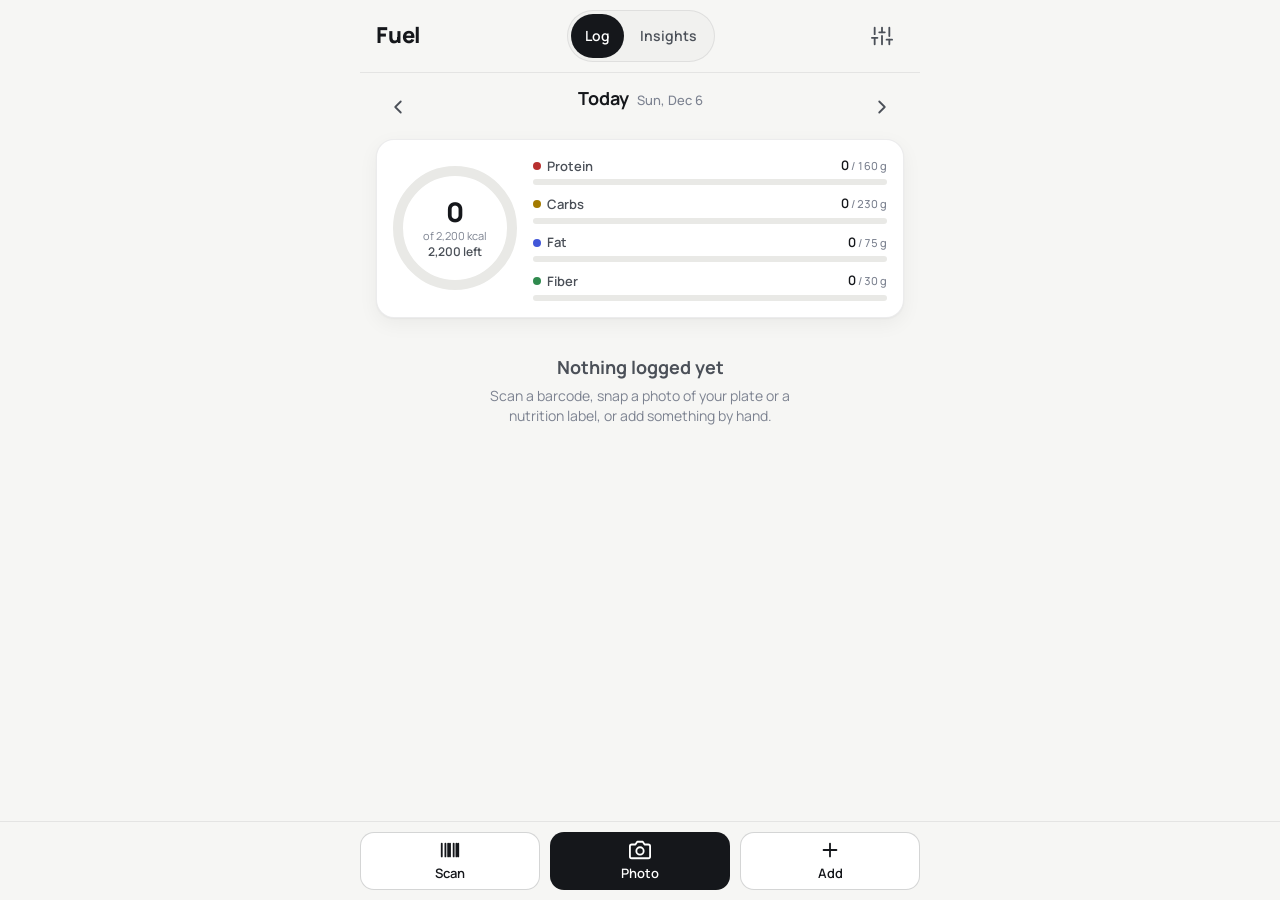
==== commit 757abb3f: "Fuel v0.2: single modern design, contexts, Insights, Claude analysis Replace the three themes with o" ====
--- a/fuel/index.html
+++ b/fuel/index.html
@@ -1,221 +1,220 @@
 <!DOCTYPE html>
-<html lang="en" data-fuel-theme="forge">
+<html lang="en">
 <head>
 <meta charset="UTF-8">
 <meta name="viewport" content="width=device-width, initial-scale=1.0, viewport-fit=cover">
 <title>Fuel</title>
 <meta name="application-name" content="Fuel">
 <meta name="apple-mobile-web-app-capable" content="yes">
-<meta name="apple-mobile-web-app-status-bar-style" content="black-translucent">
+<meta name="apple-mobile-web-app-status-bar-style" content="default">
 <meta name="apple-mobile-web-app-title" content="Fuel">
 <meta name="mobile-web-app-capable" content="yes">
-<meta name="theme-color" content="#14110f" id="meta-theme-color">
+<meta name="theme-color" content="#f6f6f4" id="meta-theme-color">
+<link rel="icon" type="image/svg+xml" id="pwa-favicon">
+<link rel="apple-touch-icon" sizes="180x180" id="pwa-apple-icon">
+<script>
+(function () {
+  var svg = '<svg xmlns="http://www.w3.org/2000/svg" viewBox="0 0 512 512"><rect width="512" height="512" rx="112" fill="#15171b"/><text x="256" y="345" font-family="Manrope, Helvetica, Arial, sans-serif" font-size="280" font-weight="800" text-anchor="middle" fill="#ffffff">F</text><circle cx="392" cy="128" r="34" fill="#b8302f"/><circle cx="392" cy="212" r="34" fill="#c28f0a"/><circle cx="392" cy="296" r="34" fill="#4257d9"/></svg>';
+  var encoded = 'data:image/svg+xml;base64,' + btoa(unescape(encodeURIComponent(svg)));
+  document.getElementById('pwa-favicon').href = encoded;
+  document.getElementById('pwa-apple-icon').href = encoded;
+  var manifest = { name: 'Fuel', short_name: 'Fuel', description: 'Food, calories and macros', start_url: './', scope: './', display: 'standalone', background_color: '#f6f6f4', theme_color: '#f6f6f4', icons: [{ src: encoded, sizes: '512x512', type: 'image/svg+xml', purpose: 'any maskable' }] };
+  var link = document.createElement('link'); link.rel = 'manifest';
+  link.href = URL.createObjectURL(new Blob([JSON.stringify(manifest)], { type: 'application/manifest+json' }));
+  document.head.appendChild(link);
+})();
+</script>
 <link rel="preconnect" href="https://fonts.googleapis.com">
 <link rel="preconnect" href="https://fonts.gstatic.com" crossorigin>
-<link href="https://fonts.googleapis.com/css2?family=Cormorant+SC:wght@500;600;700&family=Spectral:ital,wght@0,400;0,600;1,400&family=Inter:wght@400;500;600;700&family=JetBrains+Mono:wght@400;600&display=swap" rel="stylesheet">
+<link href="https://fonts.googleapis.com/css2?family=Manrope:wght@400;500;600;700;800&display=swap" rel="stylesheet">
 <style>
-  /* ---------- Theme tokens: three committed looks, switchable in Settings during prototype review ---------- */
+  /* ---------- Design tokens: one system, light and dark. Color is reserved for data (macros) and state. ---------- */
   :root {
-    /* FORGE — iron, ember, and gold. Dark companion to The Howlers. */
-    --bg: #14110f; --bg-2: #1a1512; --surface: #221c18; --surface-2: #2b2420; --surface-3: #352c26;
-    --ink: #f3eadb; --ink-mid: #cdbfa6; --ink-dim: #8f8271;
-    --accent: #c9a227; --accent-2: #d46010; --accent-ink: #1a1408;
-    --line: rgba(201,162,39,.22); --line-strong: rgba(201,162,39,.5);
-    --protein: #d9483b; --carbs: #e0b43a; --fat: #9b7bd6; --fiber: #5ea36a;
-    --danger: #d64533; --ok: #56b36a; --warn: #e0a030;
-    --font-display: 'Cormorant SC', Georgia, 'Times New Roman', serif;
-    --font-body: 'Spectral', Georgia, 'Times New Roman', serif;
-    --font-num: 'Spectral', Georgia, serif;
-    --radius: 10px; --radius-lg: 18px;
-    --shadow: 0 8px 28px rgba(0,0,0,.45);
-    --header-bg: linear-gradient(180deg, #2b1a10 0%, #14110f 100%);
-    --ring-track: rgba(255,255,255,.08);
-    --texture-opacity: .05;
-    --scheme: dark;
-  }
-  [data-fuel-theme="ledger"] {
-    /* LEDGER — ration-book paper and ink. Light sibling of the Howlers' Gold of Luna palette. */
-    --bg: #f4ecd8; --bg-2: #ede2c8; --surface: #fbf6ea; --surface-2: #f1e8d3; --surface-3: #e7dbbd;
-    --ink: #221b13; --ink-mid: #4e4230; --ink-dim: #7d6e58;
-    --accent: #7d6414; --accent-2: #9a1010; --accent-ink: #fbf6ea;
-    --line: rgba(120,95,30,.25); --line-strong: rgba(120,95,30,.55);
-    --protein: #a83232; --carbs: #b8860b; --fat: #4a5d8a; --fiber: #3c7a45;
-    --danger: #a52a1e; --ok: #2f7d3d; --warn: #b27a10;
-    --shadow: 0 4px 18px rgba(120,95,30,.18);
-    --header-bg: linear-gradient(180deg, #ede2c8 0%, #f4ecd8 100%);
-    --ring-track: rgba(60,40,10,.10);
-    --texture-opacity: .04;
-    --scheme: light;
-  }
-  [data-fuel-theme="lab"] {
-    /* LAB — cool navy dashboard, mono numerals. The clinical alternative. */
-    --bg: #0d1320; --bg-2: #101828; --surface: #172033; --surface-2: #1e2a40; --surface-3: #26344e;
-    --ink: #e8eef8; --ink-mid: #b3bfd3; --ink-dim: #7a879c;
-    --accent: #35d0a5; --accent-2: #4f8cff; --accent-ink: #06231b;
-    --line: rgba(120,150,200,.18); --line-strong: rgba(120,150,200,.4);
-    --protein: #ff6b6b; --carbs: #ffd166; --fat: #6ea8fe; --fiber: #35d0a5;
-    --danger: #ff5c5c; --ok: #35d0a5; --warn: #ffb547;
-    --font-display: 'Inter', -apple-system, system-ui, sans-serif;
-    --font-body: 'Inter', -apple-system, system-ui, sans-serif;
-    --font-num: 'JetBrains Mono', ui-monospace, SFMono-Regular, Menlo, monospace;
-    --radius: 12px; --radius-lg: 20px;
-    --shadow: 0 10px 30px rgba(0,0,0,.5);
-    --header-bg: linear-gradient(180deg, #111a2c 0%, #0d1320 100%);
-    --ring-track: rgba(255,255,255,.08);
-    --texture-opacity: 0;
-    --scheme: dark;
-  }
-  [data-fuel-theme="lab"] .brand-title { letter-spacing: .18em; font-weight: 700; }
-  [data-fuel-theme="lab"] .meal-title { letter-spacing: .12em; text-transform: uppercase; font-size: 12px; }
-  [data-fuel-theme="lab"] .num { font-family: var(--font-num); font-weight: 600; }
+    color-scheme: light;
+    --bg: #f6f6f4; --surface: #ffffff; --surface-2: #f1f1ef; --surface-3: #e7e7e4;
+    --ink: #15171b; --ink-mid: #4b5058; --ink-dim: #7c8290;
+    --line: rgba(21,23,27,.08); --line-strong: rgba(21,23,27,.18);
+    --btn-bg: #15171b; --btn-ink: #ffffff;
+    --track: #e9e9e6; --grid: #e6e6e3; --axis: #cfcfcb; --bar: #6b7380;
+    --protein: #b8302f; --carbs: #a37a00; --fat: #4257d9; --fiber: #2f8a4e;
+    --danger: #d0342c; --ok: #1f8a4c; --warn: #b7791f;
+    --font: 'Manrope', system-ui, -apple-system, 'Segoe UI', Roboto, sans-serif;
+    --radius: 12px; --radius-lg: 18px;
+    --shadow: 0 1px 2px rgba(0,0,0,.04), 0 6px 20px rgba(0,0,0,.05);
+  }
+  @media (prefers-color-scheme: dark) {
+    :root:not([data-theme="light"]):not([data-fuel-scheme="light"]) {
+      color-scheme: dark;
+      --bg: #0e1013; --surface: #16181d; --surface-2: #1d2026; --surface-3: #262a31;
+      --ink: #f2f3f5; --ink-mid: #b1b6bf; --ink-dim: #7d8391;
+      --line: rgba(255,255,255,.08); --line-strong: rgba(255,255,255,.18);
+      --btn-bg: #f2f3f5; --btn-ink: #0e1013;
+      --track: #262a31; --grid: #23272e; --axis: #363b44; --bar: #9aa3b2;
+      --protein: #d9455e; --carbs: #bd8b1f; --fat: #7488ff; --fiber: #3aae6c;
+      --danger: #ff6b5f; --ok: #4cc98a; --warn: #f0b73a;
+      --shadow: 0 1px 2px rgba(0,0,0,.4), 0 10px 30px rgba(0,0,0,.35);
+    }
+  }
+  :root[data-theme="dark"], :root[data-fuel-scheme="dark"] {
+    color-scheme: dark;
+    --bg: #0e1013; --surface: #16181d; --surface-2: #1d2026; --surface-3: #262a31;
+    --ink: #f2f3f5; --ink-mid: #b1b6bf; --ink-dim: #7d8391;
+    --line: rgba(255,255,255,.08); --line-strong: rgba(255,255,255,.18);
+    --btn-bg: #f2f3f5; --btn-ink: #0e1013;
+    --track: #262a31; --grid: #23272e; --axis: #363b44; --bar: #9aa3b2;
+    --protein: #d9455e; --carbs: #bd8b1f; --fat: #7488ff; --fiber: #3aae6c;
+    --danger: #ff6b5f; --ok: #4cc98a; --warn: #f0b73a;
+    --shadow: 0 1px 2px rgba(0,0,0,.4), 0 10px 30px rgba(0,0,0,.35);
+  }
+  :root[data-fuel-scheme="light"] {
+    color-scheme: light;
+    --bg: #f6f6f4; --surface: #ffffff; --surface-2: #f1f1ef; --surface-3: #e7e7e4;
+    --ink: #15171b; --ink-mid: #4b5058; --ink-dim: #7c8290;
+    --line: rgba(21,23,27,.08); --line-strong: rgba(21,23,27,.18);
+    --btn-bg: #15171b; --btn-ink: #ffffff;
+    --track: #e9e9e6; --grid: #e6e6e3; --axis: #cfcfcb; --bar: #6b7380;
+    --protein: #b8302f; --carbs: #a37a00; --fat: #4257d9; --fiber: #2f8a4e;
+    --danger: #d0342c; --ok: #1f8a4c; --warn: #b7791f;
+    --shadow: 0 1px 2px rgba(0,0,0,.04), 0 6px 20px rgba(0,0,0,.05);
+  }
 
   * { box-sizing: border-box; margin: 0; padding: 0; }
-  html { -webkit-text-size-adjust: 100%; color-scheme: var(--scheme); }
-  body {
-    background: var(--bg); color: var(--ink);
-    font-family: var(--font-body); font-size: 16px; line-height: 1.45;
-    min-height: 100vh; overscroll-behavior-y: none;
-    -webkit-font-smoothing: antialiased;
-  }
-  body::before {
-    content: ''; position: fixed; inset: 0; pointer-events: none; z-index: 0;
-    opacity: var(--texture-opacity);
-    background-image: url("data:image/svg+xml,%3Csvg xmlns='http://www.w3.org/2000/svg' width='300' height='300'%3E%3Cfilter id='n'%3E%3CfeTurbulence type='fractalNoise' baseFrequency='0.85' numOctaves='3' stitchTiles='stitch'/%3E%3C/filter%3E%3Crect width='300' height='300' filter='url(%23n)'/%3E%3C/svg%3E");
-  }
+  html { -webkit-text-size-adjust: 100%; }
+  body { background: var(--bg); color: var(--ink); font-family: var(--font); font-size: 16px; line-height: 1.45; min-height: 100vh; -webkit-font-smoothing: antialiased; overscroll-behavior-y: none; }
   button { font: inherit; color: inherit; background: none; border: 0; cursor: pointer; -webkit-tap-highlight-color: transparent; touch-action: manipulation; }
-  input, select, textarea { font: inherit; font-size: 16px; color: var(--ink); background: var(--surface-2); border: 1px solid var(--line); border-radius: var(--radius); padding: 10px 12px; min-height: 44px; width: 100%; }
-  input:focus, select:focus, textarea:focus { outline: 2px solid var(--accent); outline-offset: 1px; border-color: transparent; }
+  button:focus-visible, input:focus-visible, select:focus-visible, textarea:focus-visible { outline: 2px solid var(--ink); outline-offset: 2px; }
+  input, select, textarea { font: inherit; font-size: 16px; color: var(--ink); background: var(--surface-2); border: 1px solid var(--line-strong); border-radius: var(--radius); padding: 10px 12px; min-height: 44px; width: 100%; }
   textarea { min-height: 96px; resize: vertical; }
-  a { color: var(--accent); }
+  a { color: var(--ink); }
   .hidden { display: none !important; }
-  .num { font-family: var(--font-num); font-variant-numeric: tabular-nums; }
-
-  /* ---------- App shell ---------- */
-  .app { position: relative; z-index: 1; max-width: 560px; margin: 0 auto; padding: 0 16px; padding-bottom: calc(112px + env(safe-area-inset-bottom)); }
-  header.top {
-    position: sticky; top: 0; z-index: 20; margin: 0 -16px; padding: calc(10px + env(safe-area-inset-top)) 16px 10px;
-    background: var(--header-bg); border-bottom: 1px solid var(--line);
-    display: flex; align-items: center; justify-content: space-between; gap: 10px;
-  }
-  .brand { display: flex; flex-direction: column; line-height: 1.05; }
-  .brand-title { font-family: var(--font-display); font-size: 28px; font-weight: 700; letter-spacing: .08em; color: var(--accent); }
-  .brand-sub { font-size: 12px; color: var(--ink-dim); letter-spacing: .04em; margin-top: 2px; }
-  .top-actions { display: flex; gap: 6px; align-items: center; }
-  .icon-btn { min-width: 44px; min-height: 44px; border-radius: 12px; display: inline-flex; align-items: center; justify-content: center; color: var(--ink-mid); border: 1px solid transparent; }
+  .num { font-variant-numeric: tabular-nums; }
+  @media (prefers-reduced-motion: reduce) { * { transition: none !important; animation: none !important; } }
+
+  /* ---------- Shell ---------- */
+  .app { max-width: 560px; margin: 0 auto; padding: 0 16px; padding-bottom: calc(108px + env(safe-area-inset-bottom)); }
+  header.top { position: sticky; top: 0; z-index: 20; margin: 0 -16px; padding: calc(10px + env(safe-area-inset-top)) 16px 10px; background: var(--bg); border-bottom: 1px solid var(--line); display: flex; align-items: center; justify-content: space-between; gap: 10px; }
+  .brand { font-weight: 800; font-size: 22px; letter-spacing: -.01em; }
+  .seg { display: inline-flex; background: var(--surface-2); border: 1px solid var(--line); border-radius: 999px; padding: 3px; gap: 2px; }
+  .seg button { min-height: 44px; padding: 0 14px; border-radius: 999px; font-weight: 600; font-size: 14px; color: var(--ink-mid); white-space: nowrap; }
+  .seg button.active { background: var(--btn-bg); color: var(--btn-ink); }
+  .seg.wide { width: 100%; } .seg.wide button { flex: 1; padding: 0 8px; }
+  .icon-btn { min-width: 44px; min-height: 44px; border-radius: 12px; display: inline-flex; align-items: center; justify-content: center; color: var(--ink-mid); }
   .icon-btn:active { background: var(--surface-2); }
-  .icon-btn svg { width: 24px; height: 24px; }
-  .chip { display: inline-flex; align-items: center; gap: 6px; min-height: 44px; padding: 6px 12px; border-radius: 999px; border: 1px solid var(--line-strong); color: var(--ink-mid); font-size: 13px; font-family: var(--font-display); letter-spacing: .06em; text-transform: uppercase; }
-  .chip .dot { width: 10px; height: 10px; border-radius: 50%; background: var(--accent); box-shadow: 0 0 0 2px var(--surface); }
-
+  .icon-btn svg { width: 22px; height: 22px; }
   .preview-banner { margin: 10px 0 0; padding: 8px 12px; border-radius: var(--radius); background: var(--surface-2); border: 1px dashed var(--line-strong); font-size: 13px; color: var(--ink-mid); }
 
-  /* ---------- Date bar ---------- */
-  .datebar { display: flex; align-items: center; justify-content: space-between; gap: 8px; margin: 14px 0 12px; }
-  .datebar .date-label { flex: 1; text-align: center; font-family: var(--font-display); font-size: 20px; letter-spacing: .06em; min-height: 44px; display: flex; align-items: center; justify-content: center; gap: 8px; border-radius: var(--radius); }
-  .datebar .date-label small { font-family: var(--font-body); font-size: 12px; color: var(--accent); letter-spacing: .08em; text-transform: uppercase; }
-
-  /* ---------- Summary card ---------- */
+  .datebar { display: flex; align-items: center; justify-content: space-between; gap: 8px; margin: 12px 0 10px; }
+  .date-label { flex: 1; min-height: 44px; display: flex; align-items: baseline; justify-content: center; gap: 8px; font-weight: 700; font-size: 18px; border-radius: var(--radius); }
+  .date-label small { font-weight: 500; font-size: 13px; color: var(--ink-dim); }
+
+  /* ---------- Cards & summary ---------- */
   .card { background: var(--surface); border: 1px solid var(--line); border-radius: var(--radius-lg); box-shadow: var(--shadow); padding: 16px; }
-  .summary { display: grid; grid-template-columns: 136px 1fr; gap: 14px; align-items: center; }
-  @media (max-width: 360px) { .summary { grid-template-columns: 1fr; justify-items: center; } }
-  .ring-wrap { position: relative; width: 136px; height: 136px; }
-  .ring-wrap svg { width: 136px; height: 136px; display: block; }
+  .card + .card { margin-top: 12px; }
+  .card h3 { font-size: 15px; font-weight: 700; }
+  .card .sub { font-size: 13px; color: var(--ink-dim); margin-top: 2px; }
+  .summary { display: grid; grid-template-columns: 124px 1fr; gap: 16px; align-items: center; }
+  @media (max-width: 340px) { .summary { grid-template-columns: 1fr; justify-items: center; } }
+  .ring-wrap { position: relative; width: 124px; height: 124px; }
+  .ring-wrap svg { width: 124px; height: 124px; display: block; }
   .ring-center { position: absolute; inset: 0; display: flex; flex-direction: column; align-items: center; justify-content: center; text-align: center; line-height: 1; }
-  .ring-center .big { font-family: var(--font-num); font-size: 30px; font-weight: 600; color: var(--ink); }
-  .ring-center .small { font-size: 11px; color: var(--ink-dim); margin-top: 4px; letter-spacing: .06em; text-transform: uppercase; }
-  .ring-center .rem { font-size: 12px; color: var(--accent); margin-top: 6px; }
+  .ring-center .big { font-size: 27px; font-weight: 800; letter-spacing: -.02em; }
+  .ring-center .small { font-size: 11px; color: var(--ink-dim); margin-top: 5px; }
+  .ring-center .rem { font-size: 12px; font-weight: 600; color: var(--ink-mid); margin-top: 5px; }
   .macros { display: flex; flex-direction: column; gap: 9px; width: 100%; }
   .macro { display: grid; grid-template-columns: 1fr auto; grid-template-rows: auto auto; column-gap: 8px; row-gap: 4px; align-items: baseline; font-size: 13px; }
-  .macro .lbl { grid-column: 1; grid-row: 1; color: var(--ink-mid); font-family: var(--font-display); letter-spacing: .06em; font-size: 14px; }
-  .macro .val { grid-column: 2; grid-row: 1; color: var(--ink); font-family: var(--font-num); font-variant-numeric: tabular-nums; white-space: nowrap; font-size: 13px; }
-  .macro .val small { color: var(--ink-dim); font-size: 11px; }
-  .macro .bar { grid-column: 1 / 3; grid-row: 2; height: 8px; border-radius: 6px; background: var(--ring-track); overflow: hidden; }
-  .macro .bar > div { height: 100%; border-radius: 6px; width: 0; transition: width .4s ease; }
-  [data-fuel-theme="lab"] .macro .val { font-size: 12px; letter-spacing: -.02em; }
-  [data-fuel-theme="lab"] .macro .lbl { font-size: 13px; }
-  .macro.protein .bar > div { background: var(--protein); }
-  .macro.carbs .bar > div { background: var(--carbs); }
-  .macro.fat .bar > div { background: var(--fat); }
-  .macro.fiber .bar > div { background: var(--fiber); }
-  .macro .bar > div.over { background: var(--danger) !important; }
+  .macro .lbl { grid-column: 1; grid-row: 1; font-weight: 600; color: var(--ink-mid); display: inline-flex; align-items: center; gap: 6px; }
+  .macro .lbl i { width: 8px; height: 8px; border-radius: 50%; display: inline-block; background: var(--mc); }
+  .macro .val { grid-column: 2; grid-row: 1; font-variant-numeric: tabular-nums; white-space: nowrap; font-weight: 600; }
+  .macro .val small { color: var(--ink-dim); font-weight: 500; font-size: 11px; }
+  .macro .bar { grid-column: 1 / 3; grid-row: 2; height: 6px; border-radius: 4px; background: var(--track); overflow: hidden; }
+  .macro .bar > div { height: 100%; border-radius: 4px; background: var(--mc); width: 0; transition: width .4s ease; }
+  .macro .bar > div.over { background: var(--danger); }
+  .macro.protein { --mc: var(--protein); } .macro.carbs { --mc: var(--carbs); } .macro.fat { --mc: var(--fat); } .macro.fiber { --mc: var(--fiber); }
+  .link-btn { min-height: 44px; display: inline-flex; align-items: center; gap: 6px; font-weight: 600; font-size: 14px; color: var(--ink-mid); padding: 0 4px; }
+  .link-btn svg { width: 18px; height: 18px; }
 
   /* ---------- Log ---------- */
-  .meal { margin-top: 18px; }
-  .meal-head { display: flex; align-items: baseline; justify-content: space-between; padding: 0 4px 6px; border-bottom: 1px solid var(--line); margin-bottom: 6px; }
-  .meal-title { font-family: var(--font-display); font-size: 18px; letter-spacing: .08em; color: var(--accent); }
-  .meal-kcal { font-family: var(--font-num); font-size: 13px; color: var(--ink-dim); }
-  .entry { width: 100%; text-align: left; display: grid; grid-template-columns: 34px 1fr auto; gap: 10px; align-items: center; min-height: 60px; padding: 8px 6px; border-radius: var(--radius); border-bottom: 1px solid var(--line); }
+  .meal { margin-top: 16px; }
+  .meal-head { display: flex; align-items: baseline; justify-content: space-between; padding: 0 2px 6px; }
+  .meal-title { font-weight: 700; font-size: 15px; }
+  .meal-kcal { font-size: 13px; color: var(--ink-dim); font-variant-numeric: tabular-nums; }
+  .entry { width: 100%; text-align: left; display: grid; grid-template-columns: 1fr auto; gap: 12px; align-items: center; min-height: 60px; padding: 10px 12px; border-radius: var(--radius); background: var(--surface); border: 1px solid var(--line); margin-bottom: 6px; }
   .entry:active { background: var(--surface-2); }
-  .entry .src { width: 34px; height: 34px; border-radius: 9px; background: var(--surface-2); border: 1px solid var(--line); display: flex; align-items: center; justify-content: center; font-size: 17px; }
-  .entry .name { font-weight: 600; font-size: 16px; line-height: 1.2; }
-  .entry .name .brand { font-weight: 400; color: var(--ink-dim); font-size: 13px; }
-  .entry .portion { font-size: 13px; color: var(--ink-dim); margin-top: 2px; }
-  .entry .kcal { font-family: var(--font-num); font-size: 18px; font-weight: 600; text-align: right; }
-  .entry .pcf { display: flex; gap: 5px; justify-content: flex-end; margin-top: 3px; }
-  .pill { font-family: var(--font-num); font-size: 11px; padding: 1px 6px; border-radius: 6px; background: var(--surface-2); color: var(--ink-mid); border-left: 3px solid var(--line-strong); white-space: nowrap; }
-  .pill.p { border-left-color: var(--protein); } .pill.c { border-left-color: var(--carbs); } .pill.f { border-left-color: var(--fat); }
-  .empty { text-align: center; padding: 34px 12px; color: var(--ink-dim); }
-  .empty h3 { font-family: var(--font-display); font-size: 22px; color: var(--ink-mid); letter-spacing: .06em; margin-bottom: 8px; font-weight: 600; }
+  .entry .name { font-weight: 600; font-size: 15px; line-height: 1.25; }
+  .entry .name .brand { font-weight: 500; color: var(--ink-dim); }
+  .entry .meta { font-size: 12.5px; color: var(--ink-dim); margin-top: 3px; }
+  .entry .kcal { font-weight: 700; font-size: 17px; text-align: right; font-variant-numeric: tabular-nums; }
+  .mac { display: flex; gap: 6px; justify-content: flex-end; margin-top: 3px; font-size: 12px; font-weight: 600; font-variant-numeric: tabular-nums; white-space: nowrap; }
+  .mac .p { color: var(--protein); } .mac .c { color: var(--carbs); } .mac .f { color: var(--fat); } .mac .fb { color: var(--fiber); }
+  .mac .sep { color: var(--line-strong); font-weight: 400; }
+  .empty { text-align: center; padding: 36px 12px; color: var(--ink-dim); }
+  .empty h3 { font-size: 18px; font-weight: 700; color: var(--ink-mid); margin-bottom: 6px; }
   .empty p { font-size: 14px; max-width: 320px; margin: 0 auto; }
 
   /* ---------- Capture bar ---------- */
-  .capture-bar { position: fixed; left: 0; right: 0; bottom: 0; z-index: 30; padding: 10px 16px calc(10px + env(safe-area-inset-bottom)); background: var(--bg-2); border-top: 1px solid var(--line); }
+  .capture-bar { position: fixed; left: 0; right: 0; bottom: 0; z-index: 30; padding: 10px 16px calc(10px + env(safe-area-inset-bottom)); background: var(--bg); border-top: 1px solid var(--line); }
   .capture-inner { max-width: 560px; margin: 0 auto; display: grid; grid-template-columns: 1fr 1fr 1fr; gap: 10px; }
-  .cap-btn { min-height: 64px; border-radius: 14px; border: 1px solid var(--line-strong); background: var(--surface); display: flex; flex-direction: column; align-items: center; justify-content: center; gap: 4px; font-family: var(--font-display); font-size: 14px; letter-spacing: .1em; text-transform: uppercase; color: var(--ink); }
-  .cap-btn svg { width: 24px; height: 24px; color: var(--accent); }
-  .cap-btn:active { background: var(--surface-2); transform: translateY(1px); }
-  .cap-btn.primary { background: var(--accent); color: var(--accent-ink); border-color: transparent; }
-  .cap-btn.primary svg { color: var(--accent-ink); }
-
-  /* ---------- Buttons ---------- */
-  .btn { min-height: 46px; padding: 10px 16px; border-radius: var(--radius); border: 1px solid var(--line-strong); background: var(--surface-2); color: var(--ink); font-weight: 600; display: inline-flex; align-items: center; justify-content: center; gap: 8px; width: 100%; }
+  .cap-btn { min-height: 58px; border-radius: 14px; border: 1px solid var(--line-strong); background: var(--surface); display: flex; flex-direction: column; align-items: center; justify-content: center; gap: 3px; font-weight: 600; font-size: 13px; }
+  .cap-btn svg { width: 22px; height: 22px; }
+  .cap-btn:active { transform: translateY(1px); }
+  .cap-btn.primary { background: var(--btn-bg); color: var(--btn-ink); border-color: transparent; }
+
+  /* ---------- Buttons & forms ---------- */
+  .btn { min-height: 46px; padding: 10px 16px; border-radius: var(--radius); border: 1px solid var(--line-strong); background: var(--surface); color: var(--ink); font-weight: 600; display: inline-flex; align-items: center; justify-content: center; gap: 8px; width: 100%; }
   .btn:active { transform: translateY(1px); }
-  .btn.primary { background: var(--accent); color: var(--accent-ink); border-color: transparent; }
+  .btn.primary { background: var(--btn-bg); color: var(--btn-ink); border-color: transparent; }
   .btn.danger { color: var(--danger); border-color: var(--danger); background: transparent; }
   .btn.ghost { background: transparent; }
   .btn[disabled] { opacity: .5; pointer-events: none; }
   .btn-row { display: flex; gap: 10px; margin-top: 12px; }
   .btn-row .btn { flex: 1; }
-
-  /* ---------- Sheets & modals ---------- */
-  .sheet-overlay { position: fixed; inset: 0; z-index: 100; background: rgba(0,0,0,.6); display: flex; align-items: flex-end; justify-content: center; }
-  .sheet { width: 100%; max-width: 600px; max-height: 92vh; max-height: 92dvh; overflow-y: auto; -webkit-overflow-scrolling: touch; background: var(--surface); border-radius: var(--radius-lg) var(--radius-lg) 0 0; border-top: 1px solid var(--line-strong); padding: 10px 16px calc(20px + env(safe-area-inset-bottom)); box-shadow: var(--shadow); }
-  .sheet-grip { width: 42px; height: 5px; border-radius: 3px; background: var(--line-strong); margin: 2px auto 10px; }
-  .sheet-head { display: flex; align-items: center; justify-content: space-between; gap: 8px; margin-bottom: 12px; }
-  .sheet-head h2 { font-family: var(--font-display); font-size: 22px; letter-spacing: .06em; font-weight: 600; color: var(--accent); }
-  .sheet-head .sub { font-size: 13px; color: var(--ink-dim); }
   .field { margin-bottom: 12px; }
-  .field label { display: block; font-size: 12px; letter-spacing: .06em; text-transform: uppercase; color: var(--ink-dim); margin-bottom: 5px; }
+  .field label { display: block; font-size: 12px; font-weight: 600; color: var(--ink-dim); margin-bottom: 5px; }
   .grid-2 { display: grid; grid-template-columns: 1fr 1fr; gap: 10px; }
   .grid-3 { display: grid; grid-template-columns: 1fr 1fr 1fr; gap: 8px; }
   .grid-4 { display: grid; grid-template-columns: repeat(4, 1fr); gap: 8px; }
   .note { font-size: 13px; color: var(--ink-dim); margin: 8px 0; }
-  .tabs { display: flex; gap: 6px; margin-bottom: 12px; background: var(--surface-2); padding: 4px; border-radius: 12px; }
-  .tab { flex: 1; min-height: 44px; border-radius: 9px; font-family: var(--font-display); letter-spacing: .06em; font-size: 14px; color: var(--ink-mid); }
-  .tab.active { background: var(--accent); color: var(--accent-ink); }
   .stepper { display: inline-flex; align-items: center; border: 1px solid var(--line-strong); border-radius: 12px; overflow: hidden; background: var(--surface-2); }
-  .stepper button { width: 44px; height: 44px; font-size: 22px; color: var(--accent); }
-  .stepper .sv { min-width: 56px; text-align: center; font-family: var(--font-num); font-weight: 600; }
+  .stepper button { width: 44px; height: 44px; font-size: 22px; color: var(--ink); }
+  .stepper .sv { min-width: 56px; text-align: center; font-weight: 700; font-variant-numeric: tabular-nums; }
   .status { display: flex; align-items: center; gap: 10px; padding: 12px; border-radius: var(--radius); background: var(--surface-2); font-size: 14px; color: var(--ink-mid); margin: 10px 0; }
-  .status.err { color: var(--danger); border: 1px solid var(--danger); }
-  .spinner { width: 18px; height: 18px; border-radius: 50%; border: 2px solid var(--line-strong); border-top-color: var(--accent); animation: spin .8s linear infinite; flex: none; }
+  .status.err { color: var(--danger); border: 1px solid var(--danger); background: transparent; }
+  .spinner { width: 18px; height: 18px; border-radius: 50%; border: 2px solid var(--line-strong); border-top-color: var(--ink); animation: spin .8s linear infinite; flex: none; }
   @keyframes spin { to { transform: rotate(360deg); } }
 
-  /* product card & results */
-  .product { display: grid; grid-template-columns: 64px 1fr; gap: 12px; align-items: start; padding: 12px; border-radius: var(--radius); background: var(--surface-2); border: 1px solid var(--line); margin-bottom: 12px; }
-  .product img { width: 64px; height: 64px; object-fit: cover; border-radius: 8px; background: var(--surface-3); }
-  .product .ph { width: 64px; height: 64px; border-radius: 8px; background: var(--surface-3); display: flex; align-items: center; justify-content: center; font-size: 26px; }
-  .product .pname { font-weight: 600; line-height: 1.2; }
+  /* ---------- Sheets & modal ---------- */
+  .sheet-overlay { position: fixed; inset: 0; z-index: 100; background: rgba(0,0,0,.5); display: flex; align-items: flex-end; justify-content: center; }
+  .sheet { width: 100%; max-width: 600px; max-height: 92vh; max-height: 92dvh; overflow-y: auto; -webkit-overflow-scrolling: touch; background: var(--surface); border-radius: var(--radius-lg) var(--radius-lg) 0 0; padding: 10px 16px calc(20px + env(safe-area-inset-bottom)); box-shadow: var(--shadow); }
+  .sheet-grip { width: 40px; height: 5px; border-radius: 3px; background: var(--line-strong); margin: 2px auto 10px; }
+  .sheet-head { display: flex; align-items: center; justify-content: space-between; gap: 8px; margin-bottom: 12px; }
+  .sheet-head h2 { font-size: 20px; font-weight: 800; letter-spacing: -.01em; }
+  .sheet-head .sub { font-size: 13px; color: var(--ink-dim); }
+  .modal-overlay { position: fixed; inset: 0; background: rgba(0,0,0,.55); display: flex; align-items: center; justify-content: center; z-index: 200; padding: 16px; }
+  .modal-box { background: var(--surface); border: 1px solid var(--line-strong); border-radius: 16px; padding: 22px; max-width: 90vw; width: 340px; box-shadow: var(--shadow); }
+  .modal-box h3 { font-size: 18px; font-weight: 800; margin-bottom: 8px; }
+  .modal-box p { color: var(--ink-mid); font-size: 15px; }
+  .modal-buttons { display: flex; gap: 12px; margin-top: 20px; }
+  .modal-buttons button { flex: 1; min-height: 44px; border-radius: 10px; font-size: 16px; font-weight: 600; }
+  .btn-primary { background: var(--btn-bg); color: var(--btn-ink); }
+  .btn-secondary { background: var(--surface-2); color: var(--ink); border: 1px solid var(--line-strong); }
+  .toast { position: fixed; left: 50%; bottom: calc(106px + env(safe-area-inset-bottom)); transform: translateX(-50%) translateY(20px); z-index: 300; background: var(--ink); color: var(--bg); padding: 10px 16px; border-radius: 999px; font-size: 14px; font-weight: 600; opacity: 0; transition: all .25s ease; pointer-events: none; max-width: 90vw; text-align: center; box-shadow: var(--shadow); }
+  .toast.show { opacity: 1; transform: translateX(-50%) translateY(0); }
+
+  /* ---------- Product card, results, lists, scanner ---------- */
+  .product { display: grid; grid-template-columns: 56px 1fr; gap: 12px; align-items: start; padding: 12px; border-radius: var(--radius); background: var(--surface-2); margin-bottom: 12px; }
+  .product img { width: 56px; height: 56px; object-fit: cover; border-radius: 10px; background: var(--surface-3); }
+  .product .ph { width: 56px; height: 56px; border-radius: 10px; background: var(--surface-3); display: flex; align-items: center; justify-content: center; color: var(--ink-dim); }
+  .product .ph svg { width: 24px; height: 24px; }
+  .product .pname { font-weight: 700; line-height: 1.2; }
   .product .pbrand { color: var(--ink-dim); font-size: 13px; }
   .product .pserv { font-size: 13px; color: var(--ink-mid); margin-top: 4px; }
-  .macro-line { display: flex; gap: 6px; flex-wrap: wrap; margin-top: 6px; }
-  .macro-line .pill { font-size: 12px; padding: 3px 8px; }
-  .result-item { display: grid; grid-template-columns: 28px 1fr auto; gap: 10px; align-items: center; padding: 10px 6px; border-bottom: 1px solid var(--line); }
-  .result-item input[type=checkbox] { width: 22px; height: 22px; min-height: 0; accent-color: var(--accent); }
+  .product .mac { justify-content: flex-start; margin-top: 6px; font-size: 13px; }
+  .result-item { display: grid; grid-template-columns: 28px 1fr auto; gap: 10px; align-items: center; padding: 10px 4px; border-bottom: 1px solid var(--line); }
+  .result-item input[type=checkbox] { width: 22px; height: 22px; min-height: 0; accent-color: var(--ink); }
   .result-item .rname { font-weight: 600; line-height: 1.2; }
   .result-item .rportion { font-size: 13px; color: var(--ink-dim); }
-  .result-item .rk { font-family: var(--font-num); font-weight: 600; text-align: right; }
-  .conf { font-size: 10px; letter-spacing: .08em; text-transform: uppercase; padding: 1px 6px; border-radius: 6px; margin-left: 6px; border: 1px solid var(--line-strong); color: var(--ink-dim); vertical-align: middle; }
+  .result-item .rk { font-weight: 700; text-align: right; font-variant-numeric: tabular-nums; }
+  .conf { font-size: 10px; font-weight: 700; letter-spacing: .04em; text-transform: uppercase; padding: 1px 6px; border-radius: 6px; margin-left: 6px; border: 1px solid var(--line-strong); color: var(--ink-dim); vertical-align: middle; }
   .conf.high { color: var(--ok); border-color: var(--ok); } .conf.low { color: var(--warn); border-color: var(--warn); }
   .result-item .rstep { grid-column: 2 / 4; display: flex; align-items: center; gap: 10px; font-size: 13px; color: var(--ink-dim); }
   .quick-list { max-height: 44vh; overflow-y: auto; -webkit-overflow-scrolling: touch; border: 1px solid var(--line); border-radius: var(--radius); }
@@ -223,59 +222,78 @@
   .quick-item:active { background: var(--surface-2); }
   .quick-item .qn { font-weight: 600; font-size: 15px; }
   .quick-item .qs { font-size: 12px; color: var(--ink-dim); }
-  .quick-item .qk { font-family: var(--font-num); white-space: nowrap; color: var(--ink-mid); }
+  .quick-item .qk { white-space: nowrap; color: var(--ink-mid); font-variant-numeric: tabular-nums; }
   .preview-img { width: 100%; max-height: 240px; object-fit: contain; border-radius: var(--radius); background: var(--surface-3); display: block; margin-bottom: 10px; }
   .scan-box { position: relative; width: 100%; aspect-ratio: 4 / 3; max-width: 100%; background: #000; border-radius: var(--radius); overflow: hidden; margin-bottom: 10px; }
   .scan-box video { width: 100%; height: 100%; object-fit: cover; display: block; }
-  .scan-box .reticle { position: absolute; left: 12%; right: 12%; top: 34%; bottom: 34%; border: 2px solid var(--accent); border-radius: 8px; box-shadow: 0 0 0 999px rgba(0,0,0,.35); pointer-events: none; }
-  .scan-box .reticle::after { content: ''; position: absolute; left: 6px; right: 6px; top: 50%; height: 2px; background: var(--accent-2); opacity: .9; animation: scanline 1.6s ease-in-out infinite alternate; }
+  .scan-box .reticle { position: absolute; left: 12%; right: 12%; top: 34%; bottom: 34%; border: 2px solid #fff; border-radius: 8px; box-shadow: 0 0 0 999px rgba(0,0,0,.35); pointer-events: none; }
+  .scan-box .reticle::after { content: ''; position: absolute; left: 6px; right: 6px; top: 50%; height: 2px; background: #fff; opacity: .8; animation: scanline 1.6s ease-in-out infinite alternate; }
   @keyframes scanline { from { transform: translateY(-28px); } to { transform: translateY(28px); } }
-  .theme-opts { display: grid; grid-template-columns: 1fr 1fr 1fr; gap: 8px; }
-  .theme-opt { min-height: 64px; border-radius: 12px; border: 2px solid var(--line); display: flex; flex-direction: column; align-items: center; justify-content: center; gap: 6px; font-family: var(--font-display); letter-spacing: .08em; font-size: 13px; text-transform: uppercase; }
-  .theme-opt.active { border-color: var(--accent); }
-  .theme-opt .sw { display: flex; gap: 3px; }
-  .theme-opt .sw i { width: 14px; height: 14px; border-radius: 4px; display: block; }
   .kv { display: flex; justify-content: space-between; gap: 8px; padding: 8px 0; border-bottom: 1px solid var(--line); font-size: 14px; }
-  .kv span:last-child { color: var(--ink-dim); text-align: right; }
-
-  .modal-overlay { position: fixed; inset: 0; background: rgba(0,0,0,.65); display: flex; align-items: center; justify-content: center; z-index: 200; padding: 16px; }
-  .modal-box { background: var(--surface); border: 1px solid var(--line-strong); border-radius: 16px; padding: 22px; max-width: 90vw; width: 340px; box-shadow: var(--shadow); }
-  .modal-box h3 { font-family: var(--font-display); font-size: 20px; letter-spacing: .06em; color: var(--accent); margin-bottom: 8px; }
-  .modal-box p { color: var(--ink-mid); font-size: 15px; }
-  .modal-buttons { display: flex; gap: 12px; margin-top: 20px; }
-  .modal-buttons button { flex: 1; min-height: 44px; border-radius: 10px; font-size: 16px; font-weight: 600; }
-  .btn-primary { background: var(--accent); color: var(--accent-ink); }
-  .btn-secondary { background: var(--surface-2); color: var(--ink); border: 1px solid var(--line-strong); }
-
-  .toast { position: fixed; left: 50%; bottom: calc(110px + env(safe-area-inset-bottom)); transform: translateX(-50%) translateY(20px); z-index: 300; background: var(--surface-3); color: var(--ink); border: 1px solid var(--line-strong); padding: 10px 16px; border-radius: 999px; font-size: 14px; opacity: 0; transition: all .25s ease; pointer-events: none; max-width: 90vw; text-align: center; box-shadow: var(--shadow); }
-  .toast.show { opacity: 1; transform: translateX(-50%) translateY(0); }
+
+  /* ---------- Insights ---------- */
+  .filters { margin: 12px 0; }
+  .stats { display: grid; grid-template-columns: repeat(3, 1fr); gap: 8px; margin-top: 10px; }
+  .stat { padding: 10px 12px; border-radius: var(--radius); background: var(--surface-2); }
+  .stat .v { font-size: 20px; font-weight: 800; letter-spacing: -.02em; line-height: 1.1; }
+  .stat .l { font-size: 11.5px; color: var(--ink-dim); margin-top: 3px; }
+  .chart { position: relative; margin-top: 12px; }
+  .chart svg { display: block; width: 100%; height: auto; overflow: visible; }
+  .chart text { font-family: var(--font); font-size: 11px; fill: var(--ink-dim); }
+  .chart .hit { fill: transparent; cursor: pointer; }
+  .tip { position: absolute; z-index: 5; background: var(--ink); color: var(--bg); padding: 6px 9px; border-radius: 8px; font-size: 12px; font-weight: 600; pointer-events: none; white-space: nowrap; transform: translate(-50%, -100%); box-shadow: var(--shadow); }
+  .split { display: flex; height: 10px; gap: 2px; border-radius: 6px; overflow: hidden; margin-top: 10px; }
+  .split > div { height: 100%; }
+  .legend { display: flex; gap: 14px; flex-wrap: wrap; margin-top: 8px; font-size: 13px; color: var(--ink-mid); }
+  .legend i { width: 10px; height: 10px; border-radius: 3px; display: inline-block; margin-right: 6px; vertical-align: -1px; }
+  .rows { margin-top: 6px; }
+  .rows .row { display: grid; grid-template-columns: 1fr auto; row-gap: 4px; padding: 9px 0; border-bottom: 1px solid var(--line); font-size: 14px; }
+  .rows .row:last-child { border-bottom: 0; }
+  .rows .row .rl { font-weight: 600; }
+  .rows .row .rv { color: var(--ink-dim); font-size: 13px; font-variant-numeric: tabular-nums; white-space: nowrap; }
+  .rows .row .bar { grid-column: 1 / 3; height: 6px; background: var(--track); border-radius: 4px; overflow: hidden; }
+  .rows .row .bar > div { height: 100%; background: var(--bar); border-radius: 4px; }
+  .ai-box { margin-top: 12px; }
+  .ai-box h4 { font-size: 14px; font-weight: 700; margin: 12px 0 4px; }
+  .ai-box p { font-size: 14px; color: var(--ink-mid); }
+  .ai-box ul { padding-left: 18px; font-size: 14px; color: var(--ink-mid); }
+  .ai-box li { margin: 4px 0; }
+  .ai-box .headline { font-weight: 700; font-size: 15px; color: var(--ink); }
+  .table { width: 100%; border-collapse: collapse; font-size: 13px; margin-top: 10px; }
+  .table th, .table td { text-align: right; padding: 6px 4px; border-bottom: 1px solid var(--line); font-variant-numeric: tabular-nums; }
+  .table th { font-weight: 600; color: var(--ink-dim); }
+  .table th:first-child, .table td:first-child { text-align: left; }
 </style>
 </head>
 <body>
 <div class="app" id="app">
   <header class="top">
-    <div class="brand">
-      <div class="brand-title">FUEL</div>
-      <div class="brand-sub">food · calories · macros</div>
+    <div class="brand">Fuel</div>
+    <div class="seg" role="tablist" aria-label="View">
+      <button id="nav-log" type="button" class="active" role="tab" aria-selected="true">Log</button>
+      <button id="nav-insights" type="button" role="tab" aria-selected="false">Insights</button>
     </div>
-    <div class="top-actions">
-      <button class="chip" id="theme-chip" type="button" aria-label="Switch theme"><span class="dot"></span><span id="theme-chip-label">Forge</span></button>
-      <button class="icon-btn" id="btn-settings" type="button" aria-label="Settings">
-        <svg viewBox="0 0 24 24" fill="none" stroke="currentColor" stroke-width="2" stroke-linecap="round" stroke-linejoin="round"><line x1="4" y1="21" x2="4" y2="14"/><line x1="4" y1="10" x2="4" y2="3"/><line x1="12" y1="21" x2="12" y2="12"/><line x1="12" y1="8" x2="12" y2="3"/><line x1="20" y1="21" x2="20" y2="16"/><line x1="20" y1="12" x2="20" y2="3"/><line x1="1" y1="14" x2="7" y2="14"/><line x1="9" y1="8" x2="15" y2="8"/><line x1="17" y1="16" x2="23" y2="16"/></svg>
-      </button>
-    </div>
+    <button class="icon-btn" id="btn-settings" type="button" aria-label="Settings">
+      <svg viewBox="0 0 24 24" fill="none" stroke="currentColor" stroke-width="2" stroke-linecap="round" stroke-linejoin="round"><line x1="4" y1="21" x2="4" y2="14"/><line x1="4" y1="10" x2="4" y2="3"/><line x1="12" y1="21" x2="12" y2="12"/><line x1="12" y1="8" x2="12" y2="3"/><line x1="20" y1="21" x2="20" y2="16"/><line x1="20" y1="12" x2="20" y2="3"/><line x1="1" y1="14" x2="7" y2="14"/><line x1="9" y1="8" x2="15" y2="8"/><line x1="17" y1="16" x2="23" y2="16"/></svg>
+    </button>
   </header>
   <div id="preview-banner" class="preview-banner hidden"></div>
-  <div class="datebar">
-    <button class="icon-btn" id="date-prev" type="button" aria-label="Previous day"><svg viewBox="0 0 24 24" fill="none" stroke="currentColor" stroke-width="2" stroke-linecap="round" stroke-linejoin="round"><polyline points="15 18 9 12 15 6"/></svg></button>
-    <button class="date-label" id="date-label" type="button" aria-label="Jump to today"></button>
-    <button class="icon-btn" id="date-next" type="button" aria-label="Next day"><svg viewBox="0 0 24 24" fill="none" stroke="currentColor" stroke-width="2" stroke-linecap="round" stroke-linejoin="round"><polyline points="9 18 15 12 9 6"/></svg></button>
-  </div>
-  <section class="card summary" id="summary" aria-live="polite"></section>
-  <section id="log"></section>
+
+  <section id="logview">
+    <div class="datebar">
+      <button class="icon-btn" id="date-prev" type="button" aria-label="Previous day"><svg viewBox="0 0 24 24" fill="none" stroke="currentColor" stroke-width="2" stroke-linecap="round" stroke-linejoin="round"><polyline points="15 18 9 12 15 6"/></svg></button>
+      <button class="date-label" id="date-label" type="button" aria-label="Jump to today"></button>
+      <button class="icon-btn" id="date-next" type="button" aria-label="Next day"><svg viewBox="0 0 24 24" fill="none" stroke="currentColor" stroke-width="2" stroke-linecap="round" stroke-linejoin="round"><polyline points="9 18 15 12 9 6"/></svg></button>
+    </div>
+    <section class="card summary" id="summary" aria-live="polite"></section>
+    <div id="day-ai"></div>
+    <section id="log"></section>
+  </section>
+
+  <section id="insights" class="hidden"></section>
 </div>
 
-<nav class="capture-bar" aria-label="Capture">
+<nav class="capture-bar" id="capture-bar" aria-label="Capture">
   <div class="capture-inner">
     <button class="cap-btn" id="cap-scan" type="button">
       <svg viewBox="0 0 24 24" fill="none" stroke="currentColor" stroke-width="2" stroke-linecap="round"><path d="M3 5v14M7 5v14M10 5v14M12 5v14M16 5v14M19 5v14M21 5v14"/></svg>
@@ -310,12 +328,12 @@
     return d.toLocaleDateString('en-US', { weekday: 'short', month: 'short', day: 'numeric' });
   },
   daysBetween(a, b) { return Math.round((new Date(b + 'T12:00:00') - new Date(a + 'T12:00:00')) / 86400000); },
-  // Pure string arithmetic so the browser's own timezone can never shift the day.
   addDays(dateStr, n) {
     const [y, m, d] = dateStr.split('-').map(Number);
     const t = new Date(Date.UTC(y, m - 1, d + n));
     return t.getUTCFullYear() + '-' + String(t.getUTCMonth() + 1).padStart(2, '0') + '-' + String(t.getUTCDate()).padStart(2, '0');
   },
+  weekday(dateStr) { return new Date(dateStr + 'T12:00:00').getDay(); },
   hour() { return Number(new Intl.DateTimeFormat('en-US', { timeZone: this.tz, hour: 'numeric', hourCycle: 'h23' }).format(new Date())) || 0; },
   timeHM() { return new Intl.DateTimeFormat('en-GB', { timeZone: this.tz, hour: '2-digit', minute: '2-digit', hourCycle: 'h23' }).format(new Date()); }
 };
@@ -388,29 +406,30 @@
   return node;
 }
 function clear(node) { while (node.firstChild) node.removeChild(node.firstChild); }
+const SVG_NS = 'http://www.w3.org/2000/svg';
+function svgEl(tag, attrs) { const n = document.createElementNS(SVG_NS, tag); for (const [k, v] of Object.entries(attrs || {})) n.setAttribute(k, v); return n; }
 function svgIcon(d, size) {
-  const ns = 'http://www.w3.org/2000/svg';
-  const s = document.createElementNS(ns, 'svg');
-  s.setAttribute('viewBox', '0 0 24 24'); s.setAttribute('width', size || 22); s.setAttribute('height', size || 22);
-  s.setAttribute('fill', 'none'); s.setAttribute('stroke', 'currentColor'); s.setAttribute('stroke-width', '2');
-  s.setAttribute('stroke-linecap', 'round'); s.setAttribute('stroke-linejoin', 'round');
-  const p = document.createElementNS(ns, 'path'); p.setAttribute('d', d); s.appendChild(p);
+  const s = svgEl('svg', { viewBox: '0 0 24 24', width: size || 22, height: size || 22, fill: 'none', stroke: 'currentColor', 'stroke-width': '2', 'stroke-linecap': 'round', 'stroke-linejoin': 'round' });
+  s.appendChild(svgEl('path', { d }));
   return s;
 }
-const ICON = { close: 'M6 6l12 12M18 6L6 18' };
-function fmtK(n) { return String(Math.round(Number(n) || 0)); }
+const ICON = { close: 'M6 6l12 12M18 6L6 18', spark: 'M12 3l1.9 5.6L19.5 10.5l-5.6 1.9L12 18l-1.9-5.6L4.5 10.5l5.6-1.9z', plate: 'M3 12a9 9 0 1 0 18 0a9 9 0 1 0-18 0M8 12a4 4 0 1 0 8 0a4 4 0 1 0-8 0' };
+function fmtK(n) { return Math.round(Number(n) || 0).toLocaleString('en-US'); }
 function fmtG(n) { const r = Math.round((Number(n) || 0) * 10) / 10; return Number.isInteger(r) ? String(r) : r.toFixed(1); }
-function fmtServ(n) { const r = Math.round(n * 100) / 100; return String(r); }
+function fmtServ(n) { return String(Math.round(n * 100) / 100); }
 function round1(n) { return Math.round((Number(n) || 0) * 10) / 10; }
-function pill(cls, text) { return el('span', { class: 'pill ' + cls, text }); }
-function macroPills(per, mult) {
+function cap(s) { s = String(s || ''); return s.charAt(0).toUpperCase() + s.slice(1); }
+function macroText(per, mult, withFiber) {
   const m = mult || 1;
-  return [pill('p', 'P ' + fmtG(per.protein * m)), pill('c', 'C ' + fmtG(per.carbs * m)), pill('f', 'F ' + fmtG(per.fat * m))];
+  const sep = () => el('span', { class: 'sep', text: '·' });
+  const parts = [el('span', { class: 'p', text: 'P ' + fmtG(per.protein * m) }), sep(), el('span', { class: 'c', text: 'C ' + fmtG(per.carbs * m) }), sep(), el('span', { class: 'f', text: 'F ' + fmtG(per.fat * m) })];
+  if (withFiber && per.fiber) parts.push(sep(), el('span', { class: 'fb', text: 'Fiber ' + fmtG(per.fiber * m) }));
+  return el('div', { class: 'mac' }, parts);
 }
 function stepper({ value, step = 0.5, min = 0.25, max = 50, onChange, format }) {
   let v = value;
   const fmt = format || fmtServ;
-  const display = el('span', { class: 'sv num', text: fmt(v) });
+  const display = el('span', { class: 'sv', text: fmt(v) });
   const set = (nv) => { v = Math.min(max, Math.max(min, Math.round(nv * 100) / 100)); display.textContent = fmt(v); onChange(v); };
   const wrap = el('div', { class: 'stepper' },
     el('button', { type: 'button', 'aria-label': 'Less', text: '−', onclick: () => set(v - step) }),
@@ -426,24 +445,28 @@
   if (s !== s.toUpperCase()) return s;
   return s.toLowerCase().replace(/(^|\s|[-("])([a-z])/g, (m, a, b) => a + b.toUpperCase());
 }
+function segControl(options, value, onChange, extraClass) {
+  const seg = el('div', { class: 'seg wide' + (extraClass ? ' ' + extraClass : ''), role: 'tablist' });
+  const draw = (cur) => { clear(seg); for (const [v, label] of options) seg.appendChild(el('button', { type: 'button', role: 'tab', class: v === cur ? 'active' : '', 'aria-selected': v === cur ? 'true' : 'false', text: label, onclick: () => { draw(v); onChange(v); } })); };
+  draw(value);
+  return seg;
+}
 
 /* =====================================================================
    3. State & data model (records with id/updatedAt/tombstones — Gist-sync ready)
    ===================================================================== */
 const DEFAULT_TARGETS = { kcal: 2200, protein: 160, carbs: 230, fat: 75, fiber: 30 };
-const MEALS = [['breakfast', 'Breakfast'], ['lunch', 'Lunch'], ['dinner', 'Dinner'], ['snack', 'Snacks']];
-const SOURCE_ICON = { upc: '🏷️', photo: '📷', manual: '✏️', ai: '✨', quick: '⚡', usda: '📚' };
-const SOURCE_LABEL = { upc: 'Barcode', photo: 'Photo estimate', manual: 'Manual', ai: 'AI estimate', quick: 'Quick add', usda: 'USDA' };
-const THEMES = {
-  forge: { label: 'Forge', color: '#14110f', sw: ['#c9a227', '#d46010', '#221c18'] },
-  ledger: { label: 'Ledger', color: '#ede2c8', sw: ['#7d6414', '#9a1010', '#fbf6ea'] },
-  lab: { label: 'Lab', color: '#0d1320', sw: ['#35d0a5', '#4f8cff', '#172033'] }
-};
+const MEALS = [['breakfast', 'Breakfast'], ['lunch', 'Lunch'], ['dinner', 'Dinner'], ['snack', 'Snack'], ['preworkout', 'Pre-workout'], ['postworkout', 'Post-workout']];
+const CONTEXTS = [['home', 'Home-cooked'], ['takeout', 'Takeout'], ['restaurant', 'Restaurant'], ['work', 'At work'], ['onthego', 'On the go'], ['packaged', 'Packaged'], ['social', 'Social / event'], ['other', 'Other']];
+const SOURCE_LABEL = { upc: 'Scanned', photo: 'Photo estimate', manual: 'Manual', ai: 'Described', quick: 'Quick add', usda: 'USDA' };
+const MODELS = [['claude-sonnet-5', 'Sonnet 5 · default'], ['claude-opus-5', 'Opus 5 · most capable'], ['claude-haiku-4-5', 'Haiku 4.5 · cheapest']];
 
 const state = {
   date: AZ.today(),
+  view: 'log',
+  insightsRange: 7,
   data: Store.get('data', { records: {} }),
-  settings: Object.assign({ targets: Object.assign({}, DEFAULT_TARGETS), theme: 'forge' }, Store.get('settings', {}) || {}),
+  settings: Object.assign({ targets: Object.assign({}, DEFAULT_TARGETS), scheme: 'system', model: 'claude-sonnet-5' }, Store.get('settings', {}) || {}),
   preview: !!window.FUEL_PREVIEW
 };
 if (!state.data || typeof state.data !== 'object') state.data = { records: {} };
@@ -454,7 +477,11 @@
 function saveSettings() { Store.set('settings', state.settings); }
 function uid() { return Date.now().toString(36) + '-' + Math.random().toString(36).slice(2, 8); }
 function mealIndex(m) { const i = MEALS.findIndex(x => x[0] === m); return i < 0 ? 99 : i; }
+function mealLabel(m) { const f = MEALS.find(x => x[0] === m); return f ? f[1] : cap(m); }
+function contextLabel(c) { const f = CONTEXTS.find(x => x[0] === c); return f ? f[1] : 'Other'; }
 function guessMeal() { const h = AZ.hour(); if (h < 10) return 'breakfast'; if (h < 14) return 'lunch'; if (h < 17) return 'snack'; if (h < 21) return 'dinner'; return 'snack'; }
+function lastContext() { const c = Store.get('last_context', 'home'); return CONTEXTS.some(x => x[0] === c) ? c : 'home'; }
+function currentModel() { const m = state.settings.model; return MODELS.some(x => x[0] === m) ? m : 'claude-sonnet-5'; }
 function cleanPer(per) {
   per = per || {};
   return { kcal: Math.max(0, Math.round(Number(per.kcal) || 0)), protein: Math.max(0, round1(per.protein)), carbs: Math.max(0, round1(per.carbs)), fat: Math.max(0, round1(per.fat)), fiber: Math.max(0, round1(per.fiber)) };
@@ -463,10 +490,12 @@
 
 function addEntry(e) {
   const id = uid(); const now = Date.now();
+  const context = CONTEXTS.some(c => c[0] === e.context) ? e.context : lastContext();
   state.data.records[id] = {
     id, type: 'entry',
     date: e.date || state.date,
     meal: MEALS.some(m => m[0] === e.meal) ? e.meal : guessMeal(),
+    context,
     time: e.time || AZ.timeHM(),
     name: String(e.name || 'Untitled').slice(0, 120),
     brand: e.brand ? String(e.brand).slice(0, 80) : '',
@@ -478,6 +507,7 @@
     note: e.note ? String(e.note).slice(0, 300) : '',
     createdAt: now, updatedAt: now
   };
+  Store.set('last_context', context);
   saveData();
   return id;
 }
@@ -496,9 +526,9 @@
 }
 
 /* =====================================================================
-   4. Rendering
+   4. Rendering — log view
    ===================================================================== */
-function render() { renderHeader(); renderSummary(); renderLog(); }
+function render() { renderHeader(); renderSummary(); renderDayAI(); renderLog(); if (state.view === 'insights') renderInsights(); }
 
 function renderHeader() {
   const lbl = $('date-label'); clear(lbl);
@@ -511,16 +541,23 @@
 }
 
 function ringSVG(pct) {
-  const ns = 'http://www.w3.org/2000/svg'; const size = 136, stroke = 11;
-  const svg = document.createElementNS(ns, 'svg'); svg.setAttribute('viewBox', '0 0 ' + size + ' ' + size);
+  const size = 124, stroke = 10;
+  const svg = svgEl('svg', { viewBox: '0 0 ' + size + ' ' + size, 'aria-hidden': 'true' });
   const r = (size - stroke) / 2, c = 2 * Math.PI * r, cx = size / 2;
-  const mk = (color, dash) => { const k = document.createElementNS(ns, 'circle'); k.setAttribute('cx', cx); k.setAttribute('cy', cx); k.setAttribute('r', r); k.setAttribute('fill', 'none'); k.setAttribute('stroke', color); k.setAttribute('stroke-width', stroke); if (dash) { k.setAttribute('stroke-dasharray', dash); k.setAttribute('stroke-linecap', 'round'); k.setAttribute('transform', 'rotate(-90 ' + cx + ' ' + cx + ')'); } return k; };
-  svg.appendChild(mk('var(--ring-track)', null));
+  svg.appendChild(svgEl('circle', { cx, cy: cx, r, fill: 'none', stroke: 'var(--track)', 'stroke-width': stroke }));
   const fill = Math.min(1, Math.max(0, pct));
-  if (fill > 0) svg.appendChild(mk(pct > 1 ? 'var(--danger)' : 'var(--accent)', (fill * c) + ' ' + c));
+  if (fill > 0) svg.appendChild(svgEl('circle', { cx, cy: cx, r, fill: 'none', stroke: pct > 1.05 ? 'var(--danger)' : 'var(--ink)', 'stroke-width': stroke, 'stroke-dasharray': (fill * c) + ' ' + c, 'stroke-linecap': 'round', transform: 'rotate(-90 ' + cx + ' ' + cx + ')' }));
   return svg;
 }
-
+function macroRow(key, label, val, target) {
+  const p = target > 0 ? val / target : 0;
+  const fillEl = el('div', { class: p > 1.05 ? 'over' : '' });
+  fillEl.style.width = Math.min(100, p * 100).toFixed(1) + '%';
+  return el('div', { class: 'macro ' + key },
+    el('span', { class: 'lbl' }, el('i'), label),
+    el('div', { class: 'bar' }, fillEl),
+    el('span', { class: 'val' }, fmtG(val), el('small', { text: ' / ' + fmtG(target) + ' g' })));
+}
 function renderSummary() {
   const box = $('summary'); clear(box);
   const entries = entriesFor(state.date);
@@ -528,25 +565,22 @@
   const pct = T.kcal > 0 ? t.kcal / T.kcal : 0;
   const remaining = Math.round(T.kcal - t.kcal);
   const center = el('div', { class: 'ring-center' },
-    el('div', { class: 'big num', text: fmtK(t.kcal) }),
+    el('div', { class: 'big', text: fmtK(t.kcal) }),
     el('div', { class: 'small', text: 'of ' + fmtK(T.kcal) + ' kcal' }),
-    el('div', { class: 'rem num', text: remaining >= 0 ? fmtK(remaining) + ' left' : fmtK(-remaining) + ' over', style: remaining < 0 ? 'color:var(--danger)' : '' }));
+    el('div', { class: 'rem', text: remaining >= 0 ? fmtK(remaining) + ' left' : fmtK(-remaining) + ' over', style: remaining < 0 ? 'color:var(--danger)' : '' }));
   const ring = el('div', { class: 'ring-wrap' }, ringSVG(pct), center);
   const macros = el('div', { class: 'macros' });
-  for (const [key, label] of [['protein', 'Protein'], ['carbs', 'Carbs'], ['fat', 'Fat'], ['fiber', 'Fiber']]) {
-    const target = Number(T[key]) || 0; const val = t[key];
-    const p = target > 0 ? val / target : 0;
-    const fillEl = el('div', { class: p > 1.05 ? 'over' : '' });
-    fillEl.style.width = Math.min(100, p * 100).toFixed(1) + '%';
-    const row = el('div', { class: 'macro ' + key },
-      el('span', { class: 'lbl', text: label }),
-      el('div', { class: 'bar' }, fillEl),
-      el('span', { class: 'val' }, fmtG(val), el('small', { text: ' / ' + fmtG(target) + ' g' })));
-    macros.appendChild(row);
-  }
+  for (const [key, label] of [['protein', 'Protein'], ['carbs', 'Carbs'], ['fat', 'Fat'], ['fiber', 'Fiber']]) macros.appendChild(macroRow(key, label, t[key], Number(T[key]) || 0));
   box.append(ring, macros);
 }
-
+function renderDayAI() {
+  const box = $('day-ai'); clear(box);
+  if (!entriesFor(state.date).length) return;
+  const out = el('div');
+  const btn = el('button', { class: 'link-btn', type: 'button' }, svgIcon(ICON.spark, 18), 'Summarize ' + (state.date === AZ.today() ? 'today' : 'this day') + ' with Claude');
+  btn.addEventListener('click', () => summarizeDay(state.date, out, btn));
+  box.append(btn, out);
+}
 function renderLog() {
   const log = $('log'); clear(log);
   const entries = entriesFor(state.date);
@@ -556,31 +590,27 @@
       el('p', { text: 'Scan a barcode, snap a photo of your plate or a nutrition label, or add something by hand.' })));
     return;
   }
-  for (const [mealKey, mealLabel] of MEALS) {
+  for (const [mealKey, mealName] of MEALS) {
     const group = entries.filter(e => e.meal === mealKey);
     if (!group.length) continue;
     const kcal = group.reduce((s, e) => s + entryTotals(e).kcal, 0);
     const section = el('section', { class: 'meal' },
-      el('div', { class: 'meal-head' }, el('span', { class: 'meal-title', text: mealLabel }), el('span', { class: 'meal-kcal num', text: fmtK(kcal) + ' kcal' })));
+      el('div', { class: 'meal-head' }, el('span', { class: 'meal-title', text: mealName }), el('span', { class: 'meal-kcal', text: fmtK(kcal) + ' kcal' })));
     for (const e of group) {
       const tot = entryTotals(e);
-      const portion = fmtServ(e.servings) + ' × ' + (e.serving.label || '1 serving');
-      const row = el('button', { class: 'entry', type: 'button', 'aria-label': 'Edit ' + e.name, onclick: () => openEditSheet(e.id) },
-        el('div', { class: 'src', text: SOURCE_ICON[e.source] || '🍽️', title: SOURCE_LABEL[e.source] || '' }),
+      const meta = [fmtServ(e.servings) + ' × ' + (e.serving.label || '1 serving'), contextLabel(e.context), e.time].filter(Boolean).join(' · ');
+      section.appendChild(el('button', { class: 'entry', type: 'button', 'aria-label': 'Edit ' + e.name, onclick: () => openEditSheet(e.id) },
         el('div', {},
           el('div', { class: 'name' }, e.name, e.brand ? el('span', { class: 'brand', text: ' · ' + e.brand }) : null),
-          el('div', { class: 'portion', text: portion })),
-        el('div', {},
-          el('div', { class: 'kcal num', text: fmtK(tot.kcal) }),
-          el('div', { class: 'pcf' }, macroPills(e.per, e.servings))));
-      section.appendChild(row);
+          el('div', { class: 'meta', text: meta })),
+        el('div', {}, el('div', { class: 'kcal', text: fmtK(tot.kcal) }), macroText(e.per, e.servings))));
     }
     log.appendChild(section);
   }
 }
 
 /* =====================================================================
-   5. Sheets (bottom panels)
+   5. Sheets (bottom panels) and shared cards
    ===================================================================== */
 let currentSheet = null;
 function openSheet({ title, sub }) {
@@ -612,39 +642,40 @@
   if (kind === 'busy') container.appendChild(el('div', { class: 'spinner' }));
   container.appendChild(el('span', { text }));
 }
-function mealSelect(value) {
-  return el('select', { 'aria-label': 'Meal' }, MEALS.map(([v, l]) => el('option', { value: v, text: l, selected: v === value ? true : null })));
-}
+function mealSelect(value) { return el('select', { 'aria-label': 'Meal' }, MEALS.map(([v, l]) => el('option', { value: v, text: l, selected: v === value ? true : null }))); }
+function contextSelect(value) { return el('select', { 'aria-label': 'Context' }, CONTEXTS.map(([v, l]) => el('option', { value: v, text: l, selected: v === value ? true : null }))); }
 
 /* ---------- Product card: one known food with a serving size → log it ---------- */
 function renderProductCard(container, product, { source, onAdded, barcode }) {
-  let servings = 1; let meal = guessMeal();
+  let servings = 1, meal = guessMeal(), context = lastContext();
   const per = cleanPer(product.per);
   const grams = product.serving && Number(product.serving.grams) || null;
-  const imgEl = product.image ? el('img', { src: product.image, alt: '' }) : el('div', { class: 'ph', text: SOURCE_ICON[source] || '🍽️' });
-  if (product.image) imgEl.addEventListener('error', () => imgEl.replaceWith(el('div', { class: 'ph', text: '🍽️' })));
-  const total = el('div', { class: 'note num' });
+  const imgEl = product.image ? el('img', { src: product.image, alt: '' }) : el('div', { class: 'ph' }, svgIcon(ICON.plate, 24));
+  if (product.image) imgEl.addEventListener('error', () => imgEl.replaceWith(el('div', { class: 'ph' }, svgIcon(ICON.plate, 24))));
+  const total = el('div', { class: 'note' });
   const refreshTotal = () => { const t = scalePer(per, servings); clear(total); total.append('= ' + fmtK(t.kcal) + ' kcal · P ' + fmtG(t.protein) + ' · C ' + fmtG(t.carbs) + ' · F ' + fmtG(t.fat) + (t.fiber ? ' · fiber ' + fmtG(t.fiber) : '')); };
+  let gramsIn = null;
   const st = stepper({ value: 1, onChange: (v) => { servings = v; if (gramsIn) gramsIn.value = grams ? fmtG(grams * v) : ''; refreshTotal(); } });
-  let gramsIn = null;
-  const controls = el('div', { class: 'grid-2', style: 'align-items:end' },
-    el('div', { class: 'field' }, el('label', { text: 'Servings' }), st),
-    el('div', { class: 'field' }, el('label', { text: 'Meal' }), mealSelect(meal)));
-  controls.querySelector('select').addEventListener('change', (e) => { meal = e.target.value; });
+  const mealSel = mealSelect(meal); mealSel.addEventListener('change', () => { meal = mealSel.value; });
+  const ctxSel = contextSelect(context); ctxSel.addEventListener('change', () => { context = ctxSel.value; });
   if (grams) {
     gramsIn = numInput({ value: fmtG(grams), 'aria-label': 'Grams eaten' });
     gramsIn.addEventListener('input', () => { const g = numVal(gramsIn, 0); if (g > 0) { servings = Math.round((g / grams) * 100) / 100; st.setValue(servings); } });
-    controls.appendChild(el('div', { class: 'field' }, el('label', { text: 'Or grams eaten' }), gramsIn));
-  }
+  }
+  const controls = el('div', { class: 'grid-2', style: 'align-items:end' },
+    el('div', { class: 'field' }, el('label', { text: 'Servings' }), st),
+    el('div', { class: 'field' }, el('label', { text: 'Meal' }), mealSel),
+    el('div', { class: 'field' }, el('label', { text: 'Context' }), ctxSel),
+    gramsIn ? el('div', { class: 'field' }, el('label', { text: 'Or grams eaten' }), gramsIn) : el('div'));
   const card = el('div', { class: 'product' }, imgEl,
     el('div', {},
       el('div', { class: 'pname', text: product.name }),
       product.brand ? el('div', { class: 'pbrand', text: product.brand }) : null,
       el('div', { class: 'pserv', text: 'Per ' + ((product.serving && product.serving.label) || '1 serving') + ': ' + fmtK(per.kcal) + ' kcal' }),
-      el('div', { class: 'macro-line' }, macroPills(per, 1), per.fiber ? pill('', 'fiber ' + fmtG(per.fiber)) : null),
+      macroText(per, 1, true),
       product.per100 && per.kcal ? el('div', { class: 'pserv', text: 'Per 100 g: ' + fmtK(product.per100.kcal) + ' kcal · P ' + fmtG(product.per100.protein) + ' · C ' + fmtG(product.per100.carbs) + ' · F ' + fmtG(product.per100.fat) }) : null));
   const addBtn = el('button', { class: 'btn primary', type: 'button', text: 'Add to log', onclick: () => {
-    addEntry({ name: product.name, brand: product.brand, source, barcode: barcode || product.barcode || null, servings, meal, serving: product.serving, per });
+    addEntry({ name: product.name, brand: product.brand, source, barcode: barcode || product.barcode || null, servings, meal, context, serving: product.serving, per });
     if (product.barcode || barcode) FoodDB.rememberProduct(Object.assign({}, product, { barcode: product.barcode || barcode }));
     render(); toast('Logged ' + product.name);
     if (onAdded) onAdded();
@@ -658,7 +689,7 @@
 function renderEstimateResults(container, result, { source, onAdded, barcode }) {
   clear(container);
   const items = result.items.map(it => Object.assign({ checked: true, servings: 1 }, it));
-  let meal = guessMeal();
+  let meal = guessMeal(), context = lastContext();
   if (!items.length) {
     container.appendChild(el('div', { class: 'status err' }, el('span', { text: result.notes || 'No food was recognized.' })));
     return;
@@ -669,27 +700,30 @@
   for (const it of items) {
     const cb = el('input', { type: 'checkbox', checked: true, 'aria-label': 'Include ' + it.name });
     cb.addEventListener('change', () => { it.checked = cb.checked; refreshBtn(); });
-    const kcalEl = el('div', { class: 'rk num', text: fmtK(it.per.kcal) });
-    const pcf = el('div', { class: 'pcf' }, macroPills(it.per, 1));
-    const st = stepper({ value: 1, step: 0.5, min: 0.25, onChange: (v) => { it.servings = v; kcalEl.textContent = fmtK(it.per.kcal * v); clear(pcf); pcf.append(...macroPills(it.per, v)); refreshBtn(); } });
+    const kcalEl = el('div', { class: 'rk', text: fmtK(it.per.kcal) });
+    const macEl = el('div');
+    macEl.appendChild(macroText(it.per, 1));
+    const st = stepper({ value: 1, step: 0.5, min: 0.25, onChange: (v) => { it.servings = v; kcalEl.textContent = fmtK(it.per.kcal * v); clear(macEl); macEl.appendChild(macroText(it.per, v)); refreshBtn(); } });
     list.appendChild(el('div', { class: 'result-item' }, cb,
       el('div', {},
         el('div', { class: 'rname' }, it.name, el('span', { class: 'conf ' + it.confidence, text: it.confidence })),
         el('div', { class: 'rportion', text: it.portion + (it.grams ? ' · ~' + fmtK(it.grams) + ' g' : '') })),
-      el('div', {}, kcalEl, pcf),
+      el('div', {}, kcalEl, macEl),
       el('div', { class: 'rstep' }, el('span', { text: 'Portion ×' }), st)));
   }
-  const mealField = el('div', { class: 'field', style: 'margin-top:10px' }, el('label', { text: 'Meal' }), mealSelect(meal));
-  mealField.querySelector('select').addEventListener('change', (e) => { meal = e.target.value; });
+  const mealSel = mealSelect(meal); mealSel.addEventListener('change', () => { meal = mealSel.value; });
+  const ctxSel = contextSelect(context); ctxSel.addEventListener('change', () => { context = ctxSel.value; });
   addBtn.addEventListener('click', () => {
     const sel = items.filter(i => i.checked);
-    for (const it of sel) addEntry({ name: it.name, source, barcode: barcode || null, servings: it.servings, meal, serving: { label: it.portion, grams: it.grams }, per: it.per, note: it.confidence === 'low' ? 'low-confidence estimate' : '' });
+    for (const it of sel) addEntry({ name: it.name, source, barcode: barcode || null, servings: it.servings, meal, context, serving: { label: it.portion, grams: it.grams }, per: it.per, note: it.confidence === 'low' ? 'low-confidence estimate' : '' });
     if (barcode && sel.length === 1) FoodDB.rememberProduct({ name: sel[0].name, brand: '', barcode, serving: { label: sel[0].portion, grams: sel[0].grams }, per: sel[0].per, per100: null, image: null, source: 'photo' });
     render(); toast('Logged ' + sel.length + (sel.length === 1 ? ' item' : ' items'));
     if (onAdded) onAdded();
   });
   refreshBtn();
-  container.append(list, result.notes ? el('div', { class: 'note', text: result.notes }) : null, mealField, addBtn);
+  container.append(list, result.notes ? el('div', { class: 'note', text: result.notes }) : null,
+    el('div', { class: 'grid-2', style: 'margin-top:10px' }, el('div', { class: 'field' }, el('label', { text: 'Meal' }), mealSel), el('div', { class: 'field' }, el('label', { text: 'Context' }), ctxSel)),
+    addBtn);
 }
 
 /* =====================================================================
@@ -800,10 +834,9 @@
 };
 
 /* =====================================================================
-   7. AI estimates — Claude vision (browser-direct with your key) or the artifact preview's built-in sampler
+   7. Claude — estimates, day summaries, trend analysis (browser-direct with your key, or the preview host's sampler)
    ===================================================================== */
-const AI_MODEL = 'claude-opus-5';
-const AI_SYSTEM = 'You are a careful nutrition estimator for a personal food log. You answer with JSON only.';
+const AI_SYSTEM = 'You are a careful, specific nutrition assistant inside a personal food log. You answer with JSON only.';
 function buildPrompt({ text, hasImage }) {
   const said = text ? String(text).replace(/"/g, "'").slice(0, 1500) : '';
   const lead = hasImage
@@ -818,14 +851,40 @@
     'Respond with ONLY valid JSON — no markdown fences, no commentary — in exactly this shape:\n' +
     '{"items":[{"name":"string","portion":"string such as 1 cup (150 g)","grams":number or null,"kcal":number,"protein_g":number,"carbs_g":number,"fat_g":number,"fiber_g":number,"confidence":"low" or "medium" or "high"}],"notes":"one short sentence of caveats"}';
 }
+function dayPrompt(date) {
+  const es = entriesFor(date); const t = dayTotals(es); const T = state.settings.targets; const isToday = date === AZ.today();
+  const lines = es.map(e => { const x = entryTotals(e); return [mealLabel(e.meal), e.time, contextLabel(e.context), e.name + (e.brand ? ' (' + e.brand + ')' : ''), fmtServ(e.servings) + ' × ' + e.serving.label, Math.round(x.kcal) + ' kcal', 'P ' + Math.round(x.protein), 'C ' + Math.round(x.carbs), 'F ' + Math.round(x.fat), 'fiber ' + Math.round(x.fiber)].join(' · '); });
+  return 'Summarize ' + (isToday ? "today's" : "this day's") + ' food log for the user (second person, warm but specific, no generic advice, no medical claims). ' +
+    (isToday ? 'It is now ' + AZ.timeHM() + ' Arizona time. ' : 'The day is over. ') +
+    'Daily targets: ' + T.kcal + ' kcal, protein ' + T.protein + ' g, carbs ' + T.carbs + ' g, fat ' + T.fat + ' g, fiber ' + T.fiber + ' g. ' +
+    'Totals so far: ' + Math.round(t.kcal) + ' kcal, protein ' + Math.round(t.protein) + ', carbs ' + Math.round(t.carbs) + ', fat ' + Math.round(t.fat) + ', fiber ' + Math.round(t.fiber) + '.\nEntries (meal · time · context · item · portion · numbers):\n' + lines.join('\n') +
+    '\n\nRespond with ONLY valid JSON, no markdown fences: {"headline":"max 10 words","summary":"2 or 3 sentences on how the day stacks up against the targets, citing the numbers","suggestions":["up to 3 short, concrete ideas for the rest of the day; an empty array if the day is over or already on track"]}';
+}
+function rangePrompt(S, range) {
+  const r = (n) => Math.round(n);
+  const compact = {
+    days: S.days.map(d => ({ date: d.date, weekday: ['Sun', 'Mon', 'Tue', 'Wed', 'Thu', 'Fri', 'Sat'][AZ.weekday(d.date)], kcal: r(d.totals.kcal), protein: r(d.totals.protein), carbs: r(d.totals.carbs), fat: r(d.totals.fat), fiber: r(d.totals.fiber), entries: d.entries.length })),
+    targets: S.targets, daysLogged: S.n, daysWithin10pct: S.kcalHit, daysOver: S.overDays, daysProteinTargetMet: S.proteinHit,
+    averages: { kcal: r(S.avg.kcal), protein: r(S.avg.protein), carbs: r(S.avg.carbs), fat: r(S.avg.fat), fiber: r(S.avg.fiber) },
+    calorieSplit: { protein: r(S.split.protein * 100), carbs: r(S.split.carbs * 100), fat: r(S.split.fat * 100) },
+    byContext: S.contexts.map(c => ({ context: c.label, entries: c.count, kcal: r(c.kcal), sharePct: r(c.share * 100), avgPerEntry: r(c.avg) })),
+    byMeal: S.meals.map(m => ({ meal: m.label, entries: m.count, sharePct: r(m.share * 100), avgPerDay: r(m.perDay) })),
+    byTimeOfDay: S.hours.map(h => ({ hours: h.label, sharePct: r(h.share * 100) })),
+    topFoods: S.topFoods.map(f => ({ name: f.name, times: f.count, avgKcal: r(f.avg) })),
+    weekdayAvgKcal: r(S.weekday), weekendAvgKcal: r(S.weekend)
+  };
+  return 'You are reviewing ' + range + ' days of a personal food log (Arizona). The user is training for a half marathon and wants to understand how and what they eat, not just the macros. Photo and text entries are estimates. Data (JSON):\n' + JSON.stringify(compact) +
+    '\n\nWrite for the user in second person. Be specific and grounded in these numbers, no generic advice, no medical claims. Respond with ONLY valid JSON, no markdown fences: {"headline":"one line, max 12 words","patterns":["3 to 5 observations about how and what they eat, each citing numbers"],"wins":["1 to 3 things going well"],"watchouts":["1 to 3 things to watch, each with a number"],"experiment":"one concrete thing to try next week"}';
+}
+function parseJSONLoose(raw) {
+  if (raw && typeof raw === 'object') return raw;
+  let t = String(raw || '').trim().replace(/^```(?:json)?/i, '').replace(/```$/, '').trim();
+  const a = t.indexOf('{'), b = t.lastIndexOf('}');
+  if (a >= 0 && b > a) t = t.slice(a, b + 1);
+  return JSON.parse(t);
+}
 function parseEstimate(raw) {
-  let obj = raw;
-  if (typeof raw === 'string') {
-    let t = raw.trim().replace(/^```(?:json)?/i, '').replace(/```$/, '').trim();
-    const a = t.indexOf('{'), b = t.lastIndexOf('}');
-    if (a >= 0 && b > a) t = t.slice(a, b + 1);
-    obj = JSON.parse(t);
-  }
+  const obj = parseJSONLoose(raw);
   if (!obj || typeof obj !== 'object' || !Array.isArray(obj.items)) throw new Error('BAD_JSON');
   const items = obj.items.map(it => ({
     name: String((it && it.name) || 'Item').slice(0, 80),
@@ -860,24 +919,20 @@
 async function callClaudeDirect({ prompt, imageBase64, mediaType }) {
   const key = Store.get('anthropic_key');
   if (!key) throw new Error('NO_KEY');
+  const model = currentModel();
   const content = [];
   if (imageBase64) content.push({ type: 'image', source: { type: 'base64', media_type: mediaType || 'image/jpeg', data: imageBase64 } });
   content.push({ type: 'text', text: prompt });
-  const body = { model: AI_MODEL, max_tokens: 4096, system: AI_SYSTEM, output_config: { effort: 'medium' }, messages: [{ role: 'user', content }] };
-  const attempt = (withFallbacks) => fetch('https://api.anthropic.com/v1/messages', {
+  const body = { model, max_tokens: 4096, system: AI_SYSTEM, messages: [{ role: 'user', content }] };
+  if (!/haiku/.test(model)) body.output_config = { effort: 'medium' };
+  const res = await fetch('https://api.anthropic.com/v1/messages', {
     method: 'POST',
-    headers: Object.assign({ 'Content-Type': 'application/json', 'x-api-key': key, 'anthropic-version': '2023-06-01', 'anthropic-dangerous-direct-browser-access': 'true' },
-      withFallbacks ? { 'anthropic-beta': 'server-side-fallback-2026-07-01' } : {}),
-    body: JSON.stringify(withFallbacks ? Object.assign({ fallbacks: 'default' }, body) : body)
+    headers: { 'Content-Type': 'application/json', 'x-api-key': key, 'anthropic-version': '2023-06-01', 'anthropic-dangerous-direct-browser-access': 'true' },
+    body: JSON.stringify(body)
   });
-  let res = await attempt(true);
-  if (res.status === 400) {
-    const errText = await res.text();
-    if (/fallback/i.test(errText)) res = await attempt(false); // account/API not on the fallback beta — retry plain
-    else throw new Error('Claude rejected the request: ' + errText.slice(0, 160));
-  }
   if (res.status === 401) throw new Error('BAD_KEY');
   if (res.status === 429) throw new Error('Claude rate limit — try again shortly');
+  if (res.status === 400) { const t = await res.text(); throw new Error('Claude rejected the request: ' + t.slice(0, 160)); }
   if (!res.ok) throw new Error('Claude API error ' + res.status);
   const data = await res.json();
   if (data.stop_reason === 'refusal') throw new Error('REFUSED');
@@ -899,27 +954,29 @@
   hasKey() { return !!Store.get('anthropic_key'); },
   mode() { if (this.sampleFn) return 'preview'; if (this.hasKey()) return 'direct'; return null; },
   canImages() { const m = this.mode(); if (m === 'preview') return !!(this.limits && this.limits.images); return m === 'direct'; },
-  async estimate({ text, imageBlob, onStatus }) {
+  async json(prompt, { imageBlob = null, tier = 'default' } = {}) {
     await this.ready;
-    const prompt = buildPrompt({ text, hasImage: !!imageBlob });
     const mode = this.mode();
     if (!mode) throw new Error('NO_KEY');
     if (mode === 'preview') {
-      if (onStatus) onStatus('Asking Claude (preview)… this can take a little while');
-      const opts = { modelTier: imageBlob ? 'default' : 'quick' };
+      const opts = { modelTier: tier };
       if (imageBlob) opts.images = imageBlob;
-      const data = await this.sampleFn.json(AI_SYSTEM + '\n\n' + prompt, opts);
-      return parseEstimate(data);
+      return await this.sampleFn.json(AI_SYSTEM + '\n\n' + prompt, opts);
     }
-    if (onStatus) onStatus('Asking Claude… usually 5–20 seconds');
     const imageBase64 = imageBlob ? await blobToBase64(imageBlob) : null;
-    const textOut = await callClaudeDirect({ prompt, imageBase64, mediaType: imageBlob ? (imageBlob.type || 'image/jpeg') : null });
-    return parseEstimate(textOut);
+    const text = await callClaudeDirect({ prompt, imageBase64, mediaType: imageBlob ? (imageBlob.type || 'image/jpeg') : null });
+    return parseJSONLoose(text);
+  },
+  async estimate({ text, imageBlob, onStatus }) {
+    await this.ready;
+    if (onStatus) onStatus(this.mode() === 'preview' ? 'Asking Claude (preview)… this can take a little while' : 'Asking Claude… usually 5–20 seconds');
+    const data = await this.json(buildPrompt({ text, hasImage: !!imageBlob }), { imageBlob, tier: imageBlob ? 'default' : 'quick' });
+    return parseEstimate(data);
   }
 };
 function aiErrorMessage(e) {
   const m = String((e && (e.message || e.code)) || e);
-  if (m === 'NO_KEY') return 'AI estimates need a Claude API key. Add one in Settings.';
+  if (m === 'NO_KEY') return 'This uses Claude. Add your API key in Settings (everything else works without it).';
   if (m === 'BAD_KEY') return 'Claude rejected the API key — check it in Settings.';
   if (m === 'REFUSED') return 'Claude declined to analyze this one. Try another photo or describe it in text.';
   if (m === 'BAD_JSON' || /JSON/.test(m)) return 'Claude answered in an unexpected format. Try again.';
@@ -928,9 +985,34 @@
   if (/Failed to fetch|NetworkError|Load failed/i.test(m)) return 'Could not reach Claude' + (state.preview ? ' (network is blocked in the preview build).' : ' — check your connection.');
   return m.slice(0, 200);
 }
+function renderAIBox({ headline, paragraphs = [], lists = [], footer }) {
+  const card = el('div', { class: 'card ai-box' });
+  if (headline) card.appendChild(el('div', { class: 'headline', text: String(headline) }));
+  for (const p of paragraphs) if (p) card.appendChild(el('p', { text: String(p), style: 'margin-top:6px' }));
+  for (const [title, items] of lists) {
+    if (!Array.isArray(items) || !items.length) continue;
+    card.appendChild(el('h4', { text: title }));
+    card.appendChild(el('ul', {}, items.slice(0, 6).map(i => el('li', { text: String(i) }))));
+  }
+  if (footer) card.appendChild(el('p', { text: String(footer), style: 'margin-top:8px' }));
+  return card;
+}
+async function summarizeDay(date, out, btn) {
+  clear(out);
+  const st = el('div'); out.appendChild(st); statusLine(st, 'Asking Claude…', 'busy');
+  btn.disabled = true;
+  try {
+    const r = await AI.json(dayPrompt(date), { tier: 'quick' });
+    clear(out);
+    out.appendChild(renderAIBox({ headline: r.headline, paragraphs: [r.summary], lists: [['Ideas for the rest of the day', r.suggestions]] }));
+  } catch (e) {
+    statusLine(st, aiErrorMessage(e), 'err');
+    if (String(e && e.message) === 'NO_KEY') out.appendChild(el('button', { class: 'btn ghost', type: 'button', text: 'Open Settings', onclick: () => openSettings() }));
+  } finally { btn.disabled = false; }
+}
 
 /* =====================================================================
-   8. Barcode scanner — native BarcodeDetector where available, ZXing (lazy-loaded) elsewhere
+   8. Barcode scanner — native BarcodeDetector (Chrome / Android) first, ZXing (lazy-loaded) elsewhere
    ===================================================================== */
 const ZXING_URLS = ['https://cdn.jsdelivr.net/npm/@zxing/library@0.21.3/umd/index.min.js', 'https://unpkg.com/@zxing/library@0.21.3/umd/index.min.js'];
 function loadScript(src) {
@@ -965,6 +1047,10 @@
       this.engine = 'native';
       const det = new window.BarcodeDetector({ formats: this.FORMATS });
       this.stream = await navigator.mediaDevices.getUserMedia(constraints);
+      try { // Android Chrome: ask the camera to keep refocusing on the barcode
+        const track = this.stream.getVideoTracks()[0]; const caps = track.getCapabilities ? track.getCapabilities() : {};
+        if (caps.focusMode && caps.focusMode.includes('continuous')) await track.applyConstraints({ advanced: [{ focusMode: 'continuous' }] });
+      } catch (e) {}
       video.srcObject = this.stream;
       await video.play().catch(() => {});
       this.active = true;
@@ -1041,7 +1127,7 @@
 }
 
 /* =====================================================================
-   9. Flows
+   9. Capture flows
    ===================================================================== */
 function openScanSheet() {
   const s = openSheet({ title: 'Scan barcode', sub: 'Aim at the UPC / EAN on the package' });
@@ -1052,7 +1138,7 @@
   const codeIn = el('input', { type: 'text', inputmode: 'numeric', autocomplete: 'off', placeholder: 'Barcode digits', 'aria-label': 'Barcode digits' });
   const lookupBtn = el('button', { class: 'btn', type: 'button', text: 'Look up', style: 'width:auto;flex:none' });
   const fileIn = el('input', { type: 'file', accept: 'image/*', class: 'hidden', 'aria-label': 'Photo of a barcode' });
-  const photoBtn = el('button', { class: 'btn ghost', type: 'button', text: '📷 Use a photo of the barcode', style: 'margin-top:8px', onclick: () => fileIn.click() });
+  const photoBtn = el('button', { class: 'btn ghost', type: 'button', text: 'Use a photo of the barcode', style: 'margin-top:8px', onclick: () => fileIn.click() });
   const result = el('div', { style: 'margin-top:12px' });
   s.body.append(box, status,
     el('div', { class: 'field', style: 'margin-top:12px' }, el('label', { text: 'Or type the barcode' }), el('div', { style: 'display:flex;gap:8px' }, codeIn, lookupBtn)),
@@ -1084,9 +1170,9 @@
     clear(container);
     container.append(
       el('div', { class: 'note', text: isError ? 'You can still log it:' : 'No match — but the label on the package has everything we need:' }),
-      el('button', { class: 'btn primary', type: 'button', text: '📷 Photograph the Nutrition Facts label', onclick: () => openPhotoSheet({ barcode: code }) }),
+      el('button', { class: 'btn primary', type: 'button', text: 'Photograph the Nutrition Facts label', onclick: () => openPhotoSheet({ barcode: code }) }),
       el('div', { style: 'height:8px' }),
-      el('button', { class: 'btn', type: 'button', text: '✏️ Enter it by hand', onclick: () => openAddSheet({ tab: 'custom', prefill: { barcode: code } }) }),
+      el('button', { class: 'btn', type: 'button', text: 'Enter it by hand', onclick: () => openAddSheet({ tab: 'custom', prefill: { barcode: code } }) }),
       el('div', { style: 'height:8px' }),
       el('button', { class: 'btn ghost', type: 'button', text: 'Scan again', onclick: () => { clear(container); startCam(); } }));
   };
@@ -1101,7 +1187,7 @@
     statusLine(status, 'Starting camera…', 'busy');
     Scanner.start(video, onCode, (st, err) => {
       if (st === 'loading') statusLine(status, 'Loading barcode decoder…', 'busy');
-      else if (st === 'native' || st === 'zxing') statusLine(status, 'Hold the barcode inside the frame, 6–10 inches away.' + (st === 'zxing' ? '' : ' (native decoder)'), 'busy');
+      else if (st === 'native' || st === 'zxing') statusLine(status, 'Hold the barcode inside the frame, 6–10 inches away.', 'busy');
       else if (st === 'error') statusLine(status, 'Scanner error: ' + String((err && err.message) || err).slice(0, 100), 'err');
     }).catch((e) => { box.classList.add('hidden'); statusLine(status, cameraErrorMessage(e), 'err'); });
   };
@@ -1128,12 +1214,12 @@
   const result = el('div');
   const takeIn = el('input', { type: 'file', accept: 'image/*', capture: 'environment', class: 'hidden', 'aria-label': 'Take a photo' });
   const pickIn = el('input', { type: 'file', accept: 'image/*', class: 'hidden', 'aria-label': 'Choose a photo' });
-  const takeBtn = el('button', { class: 'btn primary', type: 'button', text: '📷 Take photo', onclick: () => takeIn.click() });
-  const pickBtn = el('button', { class: 'btn', type: 'button', text: '🖼️ Choose from library', onclick: () => pickIn.click() });
+  const takeBtn = el('button', { class: 'btn primary', type: 'button', text: 'Take photo', onclick: () => takeIn.click() });
+  const pickBtn = el('button', { class: 'btn', type: 'button', text: 'Choose from library', onclick: () => pickIn.click() });
   const btnRow = el('div', { class: 'btn-row', style: 'margin-top:0' }, takeBtn, pickBtn);
   const hint = el('input', { type: 'text', placeholder: 'e.g. "6 oz chicken, dressing is olive oil"', 'aria-label': 'Context the photo cannot show', autocomplete: 'off' });
   const hintField = el('div', { class: 'field', style: 'margin-top:12px' }, el('label', { text: 'Optional: what the photo can\'t show' }), hint);
-  const rerun = el('button', { class: 'btn ghost hidden', type: 'button', text: '↻ Analyze again with that context', style: 'margin-top:8px', onclick: () => { if (lastFile) handle(lastFile); } });
+  const rerun = el('button', { class: 'btn ghost hidden', type: 'button', text: 'Analyze again with that context', style: 'margin-top:8px', onclick: () => { if (lastFile) handle(lastFile); } });
   const gate = el('div');
   let lastFile = null;
   s.body.append(gate, btnRow, hintField, rerun, preview, status, result, takeIn, pickIn);
@@ -1142,14 +1228,14 @@
     await AI.ready;
     clear(gate);
     if (!AI.mode()) {
-      gate.append(el('div', { class: 'status err' }, el('span', { text: 'Photo analysis uses Claude vision. Add your Anthropic API key in Settings to enable it (the app works fully without it).' })),
+      gate.append(el('div', { class: 'status err' }, el('span', { text: 'Photo analysis uses Claude. Add your API key in Settings to enable it (the app works fully without it).' })),
         el('button', { class: 'btn', type: 'button', text: 'Open Settings', style: 'margin-bottom:12px', onclick: () => openSettings() }));
       takeBtn.disabled = true; pickBtn.disabled = true;
     } else if (!AI.canImages()) {
       gate.append(el('div', { class: 'status err' }, el('span', { text: 'This preview can ask Claude, but not with images. Photo analysis works in the deployed app with an API key.' })));
       takeBtn.disabled = true; pickBtn.disabled = true;
     } else {
-      gate.appendChild(el('div', { class: 'note', text: AI.mode() === 'preview' ? 'AI is provided by the preview host — no API key needed here.' : 'Sent directly from this phone to Claude with your key. One photo ≈ a cent or two.' }));
+      gate.appendChild(el('div', { class: 'note', text: AI.mode() === 'preview' ? 'AI is provided by the preview host — no API key needed here.' : 'Sent directly from this phone to Claude with your key. One photo costs about a cent.' }));
     }
   };
   refreshGate();
@@ -1211,13 +1297,10 @@
 
 function openAddSheet({ tab = 'quick', prefill } = {}) {
   const s = openSheet({ title: 'Add food', sub: 'Quick list, describe it, or enter numbers' });
-  const tabs = el('div', { class: 'tabs' });
   const pane = el('div');
-  s.body.append(tabs, pane);
-  const TABS = [['quick', 'Quick add'], ['describe', 'Describe'], ['custom', 'Custom']];
+  const tabs = segControl([['quick', 'Quick add'], ['describe', 'Describe'], ['custom', 'Custom']], tab, (key) => show(key));
+  s.body.append(tabs, el('div', { style: 'height:12px' }), pane);
   const show = (key) => {
-    clear(tabs);
-    for (const [k, l] of TABS) tabs.appendChild(el('button', { class: 'tab' + (k === key ? ' active' : ''), type: 'button', text: l, onclick: () => show(k) }));
     clear(pane);
     if (key === 'quick') renderQuickTab(pane);
     else if (key === 'describe') renderDescribeTab(pane);
@@ -1241,7 +1324,7 @@
       el('div', { class: 'qk', text: fmtK(f.per.kcal) + ' kcal' })));
     clear(usdaBox);
     if (q.length >= 2) {
-      if (Store.get('usda_key')) usdaBox.appendChild(el('button', { class: 'btn ghost', type: 'button', text: '📚 Search USDA for "' + search.value.trim() + '"', style: 'margin-top:10px', onclick: () => searchUSDA(search.value.trim()) }));
+      if (Store.get('usda_key')) usdaBox.appendChild(el('button', { class: 'btn ghost', type: 'button', text: 'Search USDA for "' + search.value.trim() + '"', style: 'margin-top:10px', onclick: () => searchUSDA(search.value.trim()) }));
       else usdaBox.appendChild(el('div', { class: 'note', text: 'Tip: add a free USDA FoodData Central key in Settings to search 400k+ foods.' }));
     }
   };
@@ -1268,7 +1351,7 @@
   const ta = el('textarea', { placeholder: 'e.g. 2 scrambled eggs, 2 slices sourdough with butter, black coffee', 'aria-label': 'Describe what you ate' });
   const status = el('div', { class: 'status hidden' });
   const result = el('div');
-  const btn = el('button', { class: 'btn primary', type: 'button', text: '✨ Estimate with Claude' });
+  const btn = el('button', { class: 'btn primary', type: 'button', text: 'Estimate with Claude' });
   const gate = el('div');
   pane.append(gate, el('div', { class: 'field' }, el('label', { text: 'What did you eat?' }), ta), btn, status, result);
   (async () => {
@@ -1299,8 +1382,9 @@
   const carb = numInput({ placeholder: '0', 'aria-label': 'Carb grams' });
   const fat = numInput({ placeholder: '0', 'aria-label': 'Fat grams' });
   const fiber = numInput({ placeholder: '0', 'aria-label': 'Fiber grams' });
-  let servings = 1; let meal = guessMeal();
+  let servings = 1, meal = guessMeal(), context = lastContext();
   const sel = mealSelect(meal); sel.addEventListener('change', () => { meal = sel.value; });
+  const ctxSel = contextSelect(context); ctxSel.addEventListener('change', () => { context = ctxSel.value; });
   const st = stepper({ value: 1, onChange: (v) => { servings = v; } });
   const barcodeNote = prefill.barcode ? el('div', { class: 'note', text: 'Barcode ' + prefill.barcode + ' will be remembered, so the next scan finds it instantly.' }) : null;
   const add = el('button', { class: 'btn primary', type: 'button', text: 'Add to log', onclick: () => {
@@ -1309,7 +1393,7 @@
     if (!per.kcal && !per.protein && !per.carbs && !per.fat) { kcal.focus(); toast('Enter at least calories or one macro'); return; }
     if (!per.kcal) per.kcal = per.protein * 4 + per.carbs * 4 + per.fat * 9;
     const product = { name: n, brand: brand.value.trim(), serving: { label: servLabel.value.trim() || '1 serving', grams: numVal(grams) || null }, per: cleanPer(per), per100: null, image: null, barcode: prefill.barcode || null, source: 'manual' };
-    addEntry({ name: product.name, brand: product.brand, source: prefill.barcode ? 'upc' : 'manual', barcode: product.barcode, servings, meal, serving: product.serving, per: product.per });
+    addEntry({ name: product.name, brand: product.brand, source: prefill.barcode ? 'upc' : 'manual', barcode: product.barcode, servings, meal, context, serving: product.serving, per: product.per });
     if (product.barcode) FoodDB.rememberProduct(product);
     render(); toast('Logged ' + n); closeSheet();
   } });
@@ -1319,6 +1403,7 @@
     el('div', { class: 'grid-2' }, el('div', { class: 'field' }, el('label', { text: 'Calories / serving' }), kcal), el('div', { class: 'field' }, el('label', { text: 'Grams / serving' }), grams)),
     el('div', { class: 'grid-4' }, el('div', { class: 'field' }, el('label', { text: 'Protein' }), pro), el('div', { class: 'field' }, el('label', { text: 'Carbs' }), carb), el('div', { class: 'field' }, el('label', { text: 'Fat' }), fat), el('div', { class: 'field' }, el('label', { text: 'Fiber' }), fiber)),
     el('div', { class: 'grid-2', style: 'align-items:end' }, el('div', { class: 'field' }, el('label', { text: 'Servings' }), st), el('div', { class: 'field' }, el('label', { text: 'Meal' }), sel)),
+    el('div', { class: 'field' }, el('label', { text: 'Context' }), ctxSel),
     el('div', { class: 'note', text: 'Leave calories blank and they are computed from the macros (4 / 4 / 9).' }),
     add);
 }
@@ -1329,16 +1414,17 @@
   const name = el('input', { type: 'text', value: e.name, 'aria-label': 'Name', autocomplete: 'off' });
   const brand = el('input', { type: 'text', value: e.brand || '', placeholder: 'optional', 'aria-label': 'Brand', autocomplete: 'off' });
   const servLabel = el('input', { type: 'text', value: e.serving.label || '', 'aria-label': 'Serving size', autocomplete: 'off' });
-  const kcal = numInput({ value: fmtK(e.per.kcal), 'aria-label': 'Calories per serving' });
+  const kcal = numInput({ value: fmtK(e.per.kcal).replace(/,/g, ''), 'aria-label': 'Calories per serving' });
   const pro = numInput({ value: fmtG(e.per.protein), 'aria-label': 'Protein' });
   const carb = numInput({ value: fmtG(e.per.carbs), 'aria-label': 'Carbs' });
   const fat = numInput({ value: fmtG(e.per.fat), 'aria-label': 'Fat' });
   const fiber = numInput({ value: fmtG(e.per.fiber || 0), 'aria-label': 'Fiber' });
-  let servings = e.servings, meal = e.meal;
+  let servings = e.servings, meal = e.meal, context = e.context || 'home';
   const sel = mealSelect(meal); sel.addEventListener('change', () => { meal = sel.value; });
+  const ctxSel = contextSelect(context); ctxSel.addEventListener('change', () => { context = ctxSel.value; });
   const st = stepper({ value: servings, step: 0.25, min: 0.25, onChange: (v) => { servings = v; } });
   const save = el('button', { class: 'btn primary', type: 'button', text: 'Save', onclick: () => {
-    updateEntry(id, { name: name.value.trim() || e.name, brand: brand.value.trim(), serving: { label: servLabel.value.trim() || '1 serving', grams: e.serving.grams }, per: cleanPer({ kcal: numVal(kcal), protein: numVal(pro), carbs: numVal(carb), fat: numVal(fat), fiber: numVal(fiber) }), servings, meal });
+    updateEntry(id, { name: name.value.trim() || e.name, brand: brand.value.trim(), serving: { label: servLabel.value.trim() || '1 serving', grams: e.serving.grams }, per: cleanPer({ kcal: numVal(kcal), protein: numVal(pro), carbs: numVal(carb), fat: numVal(fat), fiber: numVal(fiber) }), servings, meal, context });
     render(); toast('Saved'); closeSheet();
   } });
   const del = el('button', { class: 'btn danger', type: 'button', text: 'Delete', onclick: () => {
@@ -1348,6 +1434,7 @@
     el('div', { class: 'field' }, el('label', { text: 'Name' }), name),
     el('div', { class: 'grid-2' }, el('div', { class: 'field' }, el('label', { text: 'Brand' }), brand), el('div', { class: 'field' }, el('label', { text: 'Serving size' }), servLabel)),
     el('div', { class: 'grid-2', style: 'align-items:end' }, el('div', { class: 'field' }, el('label', { text: 'Servings' }), st), el('div', { class: 'field' }, el('label', { text: 'Meal' }), sel)),
+    el('div', { class: 'field' }, el('label', { text: 'Context' }), ctxSel),
     el('div', { class: 'note', text: 'Per serving:' }),
     el('div', { class: 'grid-4' }, el('div', { class: 'field' }, el('label', { text: 'kcal' }), kcal), el('div', { class: 'field' }, el('label', { text: 'Protein' }), pro), el('div', { class: 'field' }, el('label', { text: 'Carbs' }), carb), el('div', { class: 'field' }, el('label', { text: 'Fat' }), fat)),
     el('div', { class: 'grid-2' }, el('div', { class: 'field' }, el('label', { text: 'Fiber' }), fiber), el('div')),
@@ -1356,14 +1443,14 @@
 }
 
 function openSettings() {
-  const s = openSheet({ title: 'Settings', sub: 'Targets, look, keys, data' });
+  const s = openSheet({ title: 'Settings', sub: 'Targets, appearance, Claude, data' });
   const T = state.settings.targets;
   const tIn = {}; for (const k of ['kcal', 'protein', 'carbs', 'fat', 'fiber']) tIn[k] = numInput({ value: String(T[k]), 'aria-label': k + ' target' });
   const saveTargets = () => { for (const k in tIn) { const v = numVal(tIn[k], T[k]); if (v > 0) T[k] = Math.round(v); } saveSettings(); renderSummary(); };
   Object.values(tIn).forEach(i => i.addEventListener('change', saveTargets));
-  const themeOpts = el('div', { class: 'theme-opts' });
-  const drawThemes = () => { clear(themeOpts); for (const [k, t] of Object.entries(THEMES)) themeOpts.appendChild(el('button', { class: 'theme-opt' + (state.settings.theme === k ? ' active' : ''), type: 'button', onclick: () => { applyTheme(k); drawThemes(); } }, el('span', { class: 'sw' }, t.sw.map(c => { const i = el('i'); i.style.background = c; return i; })), el('span', { text: t.label }))); };
-  drawThemes();
+  const scheme = segControl([['system', 'System'], ['light', 'Light'], ['dark', 'Dark']], state.settings.scheme || 'system', (v) => applyScheme(v));
+  const modelSel = el('select', { 'aria-label': 'Claude model' }, MODELS.map(([v, l]) => el('option', { value: v, text: l, selected: v === currentModel() ? true : null })));
+  modelSel.addEventListener('change', () => { state.settings.model = modelSel.value; saveSettings(); toast('Model: ' + modelSel.options[modelSel.selectedIndex].text); });
   const keyIn = el('input', { type: 'password', placeholder: Store.get('anthropic_key') ? '•••••••• (saved)' : 'sk-ant-…', 'aria-label': 'Anthropic API key', autocomplete: 'off', style: 'font-family:ui-monospace,monospace' });
   const keyRow = el('div', { style: 'display:flex;gap:8px' }, keyIn,
     el('button', { class: 'btn', type: 'button', text: 'Save', style: 'width:auto;flex:none', onclick: () => { const v = keyIn.value.trim(); if (!v) return; Store.set('anthropic_key', v); keyIn.value = ''; keyIn.placeholder = '•••••••• (saved)'; toast('API key saved on this device'); } }),
@@ -1379,67 +1466,287 @@
     el('div', { class: 'field' }, el('label', { text: 'Daily targets' }),
       el('div', { class: 'grid-2' }, el('div', { class: 'field' }, el('label', { text: 'Calories' }), tIn.kcal), el('div', { class: 'field' }, el('label', { text: 'Fiber g' }), tIn.fiber)),
       el('div', { class: 'grid-3' }, el('div', { class: 'field' }, el('label', { text: 'Protein g' }), tIn.protein), el('div', { class: 'field' }, el('label', { text: 'Carbs g' }), tIn.carbs), el('div', { class: 'field' }, el('label', { text: 'Fat g' }), tIn.fat))),
-    el('div', { class: 'field' }, el('label', { text: 'Look (prototype review)' }), themeOpts),
-    el('div', { class: 'field', style: 'margin-top:16px' }, el('label', { text: 'Claude API key (photo + text estimates)' }), keyRow,
+    el('div', { class: 'field' }, el('label', { text: 'Appearance' }), scheme),
+    el('div', { class: 'field', style: 'margin-top:16px' }, el('label', { text: 'Claude API key (photos, descriptions, summaries)' }), keyRow,
       el('div', { class: 'note', text: AI.mode() === 'preview' ? 'This preview supplies AI itself; a key is only needed in the deployed app.' : 'Stored only in this browser. Calls go straight from your phone to Anthropic — nothing passes through a server.' })),
+    el('div', { class: 'field' }, el('label', { text: 'Claude model' }), modelSel,
+      el('div', { class: 'note', text: 'Sonnet 5 is the default: fast and cheap for photos and summaries. Switch to Opus 5 if estimates feel off.' })),
     el('div', { class: 'field' }, el('label', { text: 'USDA FoodData Central key (food search)' }), usdaRow,
       el('div', { class: 'note' }, 'Free, instant signup at ', el('a', { href: 'https://fdc.nal.usda.gov/api-key-signup', target: '_blank', rel: 'noopener', text: 'fdc.nal.usda.gov' }), '. Without it, Quick add uses the built-in list.')),
     el('div', { class: 'field', style: 'margin-top:16px' }, el('label', { text: 'Data' }), stats,
       el('div', { class: 'btn-row' },
-        el('button', { class: 'btn', type: 'button', text: 'Load sample day', onclick: () => { seedSampleDay(); render(); toast('Sample day loaded for ' + AZ.pretty(state.date)); closeSheet(); } }),
+        el('button', { class: 'btn', type: 'button', text: 'Load 2 sample weeks', onclick: () => { seedSampleDays(14); render(); toast('Two sample weeks loaded'); closeSheet(); } }),
         el('button', { class: 'btn', type: 'button', text: 'Export JSON', onclick: () => { clear(exportBox); const ta = el('textarea', { readonly: true, 'aria-label': 'Exported data', style: 'min-height:140px;font-family:ui-monospace,monospace;font-size:12px' }); ta.value = JSON.stringify(state.data, null, 1); exportBox.append(ta, el('button', { class: 'btn ghost', type: 'button', text: 'Copy to clipboard', onclick: async () => { try { await navigator.clipboard.writeText(ta.value); toast('Copied'); } catch (e) { ta.select(); toast('Select all and copy'); } } })); } })),
       exportBox,
       el('button', { class: 'btn danger', type: 'button', text: 'Clear all data on this device', style: 'margin-top:10px', onclick: () => showModal({ title: 'Clear everything?', message: 'All logged entries and remembered barcodes on this device will be erased. Keys and targets stay.', confirmText: 'Erase', cancelText: 'Keep', danger: true, onConfirm: () => { state.data = { records: {} }; saveData(); Store.remove('products'); render(); closeSheet(); toast('Cleared'); } }) })),
-    el('div', { class: 'note', style: 'margin-top:18px' }, 'Fuel prototype v0.1 · data lives in this browser (Gist sync can be added later) · dates use Arizona time'));
-}
-
-function seedSampleDay() {
-  const d = state.date;
-  const items = [
-    { meal: 'breakfast', time: '07:10', name: 'Oatmeal with blueberries', source: 'photo', servings: 1, serving: { label: '1 bowl (~300 g)', grams: 300 }, per: { kcal: 290, protein: 9, carbs: 54, fat: 5, fiber: 7 } },
-    { meal: 'breakfast', time: '07:12', name: 'Black coffee', source: 'quick', servings: 2, serving: { label: '12 oz' }, per: { kcal: 4, protein: 0.4, carbs: 0, fat: 0, fiber: 0 } },
-    { meal: 'lunch', time: '12:20', name: 'Chicken burrito bowl', brand: 'Chipotle', source: 'ai', servings: 1, serving: { label: '1 bowl' }, per: { kcal: 705, protein: 46, carbs: 72, fat: 24, fiber: 12 } },
-    { meal: 'snack', time: '15:30', name: 'Greek Yogurt, Plain Nonfat', brand: 'Sample Brand', source: 'upc', barcode: '012345678905', servings: 1, serving: { label: '1 container (170 g)', grams: 170 }, per: { kcal: 90, protein: 18, carbs: 5, fat: 0, fiber: 0 } },
-    { meal: 'snack', time: '15:32', name: 'Almonds', source: 'quick', servings: 1, serving: { label: '1 oz (28 g)', grams: 28 }, per: { kcal: 164, protein: 6, carbs: 6, fat: 14, fiber: 3.5 } },
-    { meal: 'dinner', time: '18:45', name: 'Salmon, baked', source: 'manual', servings: 1.5, serving: { label: '4 oz (113 g)', grams: 113 }, per: { kcal: 234, protein: 25, carbs: 0, fat: 14, fiber: 0 } },
-    { meal: 'dinner', time: '18:46', name: 'Sweet potato, baked', source: 'quick', servings: 1, serving: { label: '1 medium (114 g)', grams: 114 }, per: { kcal: 103, protein: 2.3, carbs: 24, fat: 0.2, fiber: 3.8 } },
-    { meal: 'dinner', time: '18:47', name: 'Broccoli, steamed', source: 'quick', servings: 1, serving: { label: '1 cup (156 g)', grams: 156 }, per: { kcal: 55, protein: 3.7, carbs: 11, fat: 0.6, fiber: 5.1 } }
-  ];
-  items.forEach(it => addEntry(Object.assign({}, it, { date: d })));
+    el('div', { class: 'note', style: 'margin-top:18px' }, 'Fuel prototype v0.2 · data lives in this browser (Gist sync can be added later) · dates use Arizona time'));
+}
+
+/* ---------- Deterministic sample data: two weeks with realistic variety, so Insights has something to say ---------- */
+function seedSampleDays(n) {
+  let seed = 20260912;
+  const rnd = () => { seed = (seed * 1664525 + 1013904223) % 4294967296; return seed / 4294967296; };
+  const pick = (arr) => arr[Math.floor(rnd() * arr.length)];
+  const F = {
+    coffee: { name: 'Black coffee', serving: { label: '12 oz' }, per: { kcal: 4, protein: 0.4, carbs: 0, fat: 0, fiber: 0 }, source: 'quick' },
+    oats: { name: 'Oatmeal with blueberries', serving: { label: '1 bowl (~300 g)', grams: 300 }, per: { kcal: 290, protein: 9, carbs: 54, fat: 5, fiber: 7 }, source: 'photo' },
+    eggs: { name: 'Eggs & sourdough toast', serving: { label: '2 eggs + 2 slices' }, per: { kcal: 404, protein: 22, carbs: 51, fat: 12, fiber: 2 }, source: 'ai' },
+    yogurt: { name: 'Greek yogurt & granola', serving: { label: '1 bowl' }, per: { kcal: 395, protein: 31, carbs: 45, fat: 10, fiber: 4 }, source: 'photo' },
+    shake: { name: 'Whey protein shake', serving: { label: '1 scoop + milk' }, per: { kcal: 242, protein: 32, carbs: 15, fat: 6.5, fiber: 0 }, source: 'quick' },
+    bowl: { name: 'Chicken burrito bowl', brand: 'Chipotle', serving: { label: '1 bowl' }, per: { kcal: 705, protein: 46, carbs: 72, fat: 24, fiber: 12 }, source: 'ai' },
+    sandwich: { name: 'Turkey sandwich', serving: { label: '1 sandwich' }, per: { kcal: 480, protein: 28, carbs: 52, fat: 16, fiber: 4 }, source: 'photo' },
+    salad: { name: 'Chicken Caesar salad', serving: { label: '1 salad' }, per: { kcal: 520, protein: 38, carbs: 14, fat: 34, fiber: 4 }, source: 'photo' },
+    leftovers: { name: 'Leftover stir-fry', serving: { label: '1 plate' }, per: { kcal: 560, protein: 34, carbs: 58, fat: 20, fiber: 6 }, source: 'photo' },
+    sushi: { name: 'Sushi (10 pc) & miso', serving: { label: '1 order' }, per: { kcal: 640, protein: 30, carbs: 92, fat: 14, fiber: 3 }, source: 'ai' },
+    salmon: { name: 'Salmon, sweet potato, broccoli', serving: { label: '1 plate' }, per: { kcal: 392, protein: 31, carbs: 35, fat: 15, fiber: 9 }, source: 'photo' },
+    stirfry: { name: 'Chicken stir-fry with rice', serving: { label: '1 plate' }, per: { kcal: 610, protein: 40, carbs: 70, fat: 17, fiber: 5 }, source: 'photo' },
+    pizza: { name: 'Pepperoni pizza', serving: { label: '3 slices' }, per: { kcal: 855, protein: 36, carbs: 105, fat: 33, fiber: 7 }, source: 'ai' },
+    tacos: { name: 'Street tacos (4) & rice', serving: { label: '1 order' }, per: { kcal: 780, protein: 38, carbs: 84, fat: 30, fiber: 8 }, source: 'ai' },
+    burger: { name: 'Cheeseburger & fries', serving: { label: '1 meal' }, per: { kcal: 905, protein: 34, carbs: 88, fat: 45, fiber: 6 }, source: 'ai' },
+    pasta: { name: 'Pasta bolognese', serving: { label: '1 plate' }, per: { kcal: 640, protein: 32, carbs: 78, fat: 20, fiber: 6 }, source: 'photo' },
+    almonds: { name: 'Almonds', serving: { label: '1 oz (28 g)', grams: 28 }, per: { kcal: 164, protein: 6, carbs: 6, fat: 14, fiber: 3.5 }, source: 'quick' },
+    bar: { name: 'Protein bar', brand: 'Sample Brand', serving: { label: '1 bar (52 g)', grams: 52 }, per: { kcal: 210, protein: 12, carbs: 24, fat: 9, fiber: 5 }, source: 'upc', barcode: '012345678905' },
+    apple: { name: 'Apple', serving: { label: '1 medium (182 g)', grams: 182 }, per: { kcal: 95, protein: 0.5, carbs: 25, fat: 0.3, fiber: 4.4 }, source: 'quick' },
+    banana: { name: 'Banana', serving: { label: '1 medium (118 g)', grams: 118 }, per: { kcal: 105, protein: 1.3, carbs: 27, fat: 0.4, fiber: 3.1 }, source: 'quick' },
+    choc: { name: 'Dark chocolate', serving: { label: '1 oz (28 g)', grams: 28 }, per: { kcal: 170, protein: 2, carbs: 13, fat: 12, fiber: 3 }, source: 'upc', barcode: '012345678905' },
+    beer: { name: 'Beer', serving: { label: '12 oz' }, per: { kcal: 153, protein: 1.6, carbs: 13, fat: 0, fiber: 0 }, source: 'quick' },
+    gel: { name: 'Energy gel', serving: { label: '1 packet (32 g)', grams: 32 }, per: { kcal: 100, protein: 0, carbs: 22, fat: 0, fiber: 0 }, source: 'upc', barcode: '012345678905' },
+    cookie: { name: 'Chocolate chip cookie', serving: { label: '1 cookie (30 g)', grams: 30 }, per: { kcal: 140, protein: 1.5, carbs: 20, fat: 7, fiber: 0.5 }, source: 'quick' },
+    yog: { name: 'Greek yogurt, plain', serving: { label: '1 cup (245 g)', grams: 245 }, per: { kcal: 145, protein: 25, carbs: 9, fat: 0, fiber: 0 }, source: 'upc', barcode: '012345678905' }
+  };
+  const add = (date, meal, time, ctx, food, servings) => addEntry(Object.assign({}, food, { date, meal, time, context: ctx, servings: servings || 1 }));
+  const today = AZ.today();
+  for (let i = n - 1; i >= 0; i--) {
+    const date = AZ.addDays(today, -i); const dow = AZ.weekday(date);
+    const weekend = dow === 0 || dow === 6; const runDay = dow === 2 || dow === 4 || dow === 6;
+    if (runDay) add(date, 'preworkout', '05:40', 'home', F.gel);
+    add(date, 'breakfast', weekend ? '08:30' : '07:05', 'home', F.coffee, 2);
+    add(date, 'breakfast', weekend ? '08:40' : '07:10', 'home', pick([F.oats, F.eggs, F.yogurt, F.oats]));
+    if (runDay) add(date, 'postworkout', '07:30', 'home', F.shake);
+    if (weekend) add(date, 'lunch', '12:45', pick(['restaurant', 'takeout', 'home']), pick([F.sushi, F.bowl, F.leftovers, F.tacos]));
+    else add(date, 'lunch', '12:20', pick(['work', 'work', 'takeout']), pick([F.sandwich, F.salad, F.bowl, F.leftovers]));
+    add(date, 'snack', '15:30', pick(['work', 'packaged', 'home']), pick([F.almonds, F.bar, F.apple, F.banana, F.yog]));
+    if (weekend) { add(date, 'dinner', '18:50', pick(['restaurant', 'takeout', 'social']), pick([F.pizza, F.burger, F.tacos, F.pasta])); if (rnd() < 0.7) add(date, 'dinner', '19:30', 'social', F.beer, rnd() < 0.5 ? 1 : 2); }
+    else add(date, 'dinner', '18:40', pick(['home', 'home', 'home', 'takeout']), pick([F.salmon, F.stirfry, F.pasta, F.salmon, F.leftovers]));
+    if (rnd() < 0.5) add(date, 'snack', '21:00', 'home', pick([F.choc, F.cookie, F.apple]));
+  }
 }
 
 /* =====================================================================
-   10. Theme & init
+   10. Insights — trends over 7 / 14 / 30 days, plus Claude's read of the numbers
    ===================================================================== */
-function applyTheme(name) {
-  if (!THEMES[name]) name = 'forge';
-  state.settings.theme = name;
-  document.documentElement.setAttribute('data-fuel-theme', name);
-  const meta = $('meta-theme-color'); if (meta) meta.setAttribute('content', THEMES[name].color);
-  const lbl = $('theme-chip-label'); if (lbl) lbl.textContent = THEMES[name].label;
+const HOUR_BUCKETS = [['5–8', 'Early'], ['8–11', 'Morning'], ['11–14', 'Midday'], ['14–17', 'Afternoon'], ['17–20', 'Evening'], ['20–23', 'Night'], ['23–5', 'Late']];
+function hourBucket(time) {
+  const h = parseInt(String(time || '12:00').slice(0, 2), 10);
+  if (!Number.isFinite(h) || h < 5) return 6;
+  if (h < 8) return 0; if (h < 11) return 1; if (h < 14) return 2; if (h < 17) return 3; if (h < 20) return 4; if (h < 23) return 5; return 6;
+}
+function computeStats(days) {
+  const T = state.settings.targets;
+  const perDay = days.map(d => { const es = entriesFor(d); return { date: d, entries: es, totals: dayTotals(es), logged: es.length > 0 }; });
+  const logged = perDay.filter(x => x.logged); const n = logged.length;
+  const sum = { kcal: 0, protein: 0, carbs: 0, fat: 0, fiber: 0 };
+  logged.forEach(x => { for (const k in sum) sum[k] += x.totals[k]; });
+  const avg = {}; for (const k in sum) avg[k] = n ? sum[k] / n : 0;
+  const kcalHit = logged.filter(x => Math.abs(x.totals.kcal - T.kcal) <= T.kcal * 0.1).length;
+  const overDays = logged.filter(x => x.totals.kcal > T.kcal * 1.1).length;
+  const proteinHit = logged.filter(x => x.totals.protein >= T.protein).length;
+  const byContext = {}, byMeal = {}, byHour = new Array(7).fill(0), foods = {};
+  let weekdayK = 0, weekdayN = 0, weekendK = 0, weekendN = 0;
+  for (const d of logged) {
+    const dow = AZ.weekday(d.date);
+    if (dow === 0 || dow === 6) { weekendK += d.totals.kcal; weekendN++; } else { weekdayK += d.totals.kcal; weekdayN++; }
+    for (const e of d.entries) {
+      const t = entryTotals(e);
+      const c = CONTEXTS.some(x => x[0] === e.context) ? e.context : 'other';
+      byContext[c] = byContext[c] || { count: 0, kcal: 0 }; byContext[c].count++; byContext[c].kcal += t.kcal;
+      const m = MEALS.some(x => x[0] === e.meal) ? e.meal : 'snack';
+      byMeal[m] = byMeal[m] || { count: 0, kcal: 0 }; byMeal[m].count++; byMeal[m].kcal += t.kcal;
+      byHour[hourBucket(e.time)] += t.kcal;
+      const key = e.name.trim().toLowerCase();
+      foods[key] = foods[key] || { name: e.name, count: 0, kcal: 0 }; foods[key].count++; foods[key].kcal += t.kcal;
+    }
+  }
+  const totalK = sum.kcal || 1;
+  const contexts = Object.entries(byContext).map(([k, v]) => ({ key: k, label: contextLabel(k), count: v.count, kcal: v.kcal, share: v.kcal / totalK, avg: v.kcal / v.count })).sort((a, b) => b.kcal - a.kcal);
+  const meals = MEALS.map(([k, l]) => byMeal[k] ? { key: k, label: l, count: byMeal[k].count, kcal: byMeal[k].kcal, share: byMeal[k].kcal / totalK, perDay: byMeal[k].kcal / (n || 1) } : null).filter(Boolean);
+  const hours = byHour.map((k, i) => ({ label: HOUR_BUCKETS[i][0], name: HOUR_BUCKETS[i][1], kcal: k, share: k / totalK }));
+  const topFoods = Object.values(foods).sort((a, b) => b.count - a.count || b.kcal - a.kcal).slice(0, 8).map(f => ({ name: f.name, count: f.count, avg: f.kcal / f.count }));
+  const pk = avg.protein * 4, ck = avg.carbs * 4, fk = avg.fat * 9, mk = (pk + ck + fk) || 1;
+  return { days: perDay, n, avg, kcalHit, overDays, proteinHit, contexts, meals, hours, topFoods, split: { protein: pk / mk, carbs: ck / mk, fat: fk / mk }, weekday: weekdayN ? weekdayK / weekdayN : 0, weekend: weekendN ? weekendK / weekendN : 0, targets: T };
+}
+function niceStep(max) {
+  const raw = Math.max(1, max) / 3; const pow = Math.pow(10, Math.floor(Math.log10(raw))); const f = raw / pow;
+  return (f <= 1 ? 1 : f <= 2 ? 2 : f <= 2.5 ? 2.5 : f <= 5 ? 5 : 10) * pow;
+}
+function columnChart(container, { items, target, tipText, unit = '', height = 170, labelMax = false }) {
+  clear(container);
+  const width = Math.max(240, Math.min(560, container.clientWidth || 358));
+  const padL = 36, padR = 8, padT = 14, padB = 22;
+  const plotW = width - padL - padR, plotH = height - padT - padB;
+  const maxVal = Math.max(1, ...items.map(i => i.value), target || 0);
+  const step = niceStep(maxVal); const top = Math.max(step, Math.ceil((maxVal * 1.05) / step) * step);
+  const y = (v) => padT + plotH - (v / top) * plotH;
+  const svg = svgEl('svg', { viewBox: '0 0 ' + width + ' ' + height, width, height, role: 'img' });
+  for (let v = 0; v <= top + 0.001; v += step) {
+    svg.appendChild(svgEl('line', { x1: padL, x2: width - padR, y1: y(v), y2: y(v), stroke: v === 0 ? 'var(--axis)' : 'var(--grid)', 'stroke-width': 1 }));
+    const t = svgEl('text', { x: padL - 6, y: y(v) + 4, 'text-anchor': 'end' }); t.textContent = fmtK(v) + unit; svg.appendChild(t);
+  }
+  const slot = plotW / items.length; const bw = Math.min(24, Math.max(3, slot - 2));
+  const tip = el('div', { class: 'tip hidden' }); container.appendChild(tip);
+  const maxItem = items.reduce((m, it) => (it.value > (m ? m.value : -1) ? it : m), null);
+  items.forEach((it, i) => {
+    const x = padL + slot * i + (slot - bw) / 2; const yTop = y(it.value); const h = Math.max(0, padT + plotH - yTop);
+    const r = Math.min(4, bw / 2, h);
+    if (h > 0) svg.appendChild(svgEl('path', { d: 'M' + x + ',' + (padT + plotH) + ' v' + (-(h - r)) + ' a' + r + ',' + r + ' 0 0 1 ' + r + ',' + (-r) + ' h' + (bw - 2 * r) + ' a' + r + ',' + r + ' 0 0 1 ' + r + ',' + r + ' v' + (h - r) + ' z', fill: it.over ? 'var(--danger)' : 'var(--bar)' }));
+    if (it.label) { const t = svgEl('text', { x: x + bw / 2, y: height - 6, 'text-anchor': 'middle' }); t.textContent = it.label; svg.appendChild(t); }
+    if (labelMax && it === maxItem && it.value > 0) { const t = svgEl('text', { x: x + bw / 2, y: yTop - 5, 'text-anchor': 'middle', style: 'fill:var(--ink);font-weight:600' }); t.textContent = fmtK(it.value) + unit; svg.appendChild(t); }
+    const hit = svgEl('rect', { class: 'hit', x: padL + slot * i, y: padT, width: slot, height: plotH, tabindex: '0' });
+    const show = () => { tip.textContent = tipText(it); tip.classList.remove('hidden'); tip.style.left = ((x + bw / 2) / width * 100) + '%'; tip.style.top = Math.max(0, yTop - 6) + 'px'; };
+    const hide = () => tip.classList.add('hidden');
+    hit.addEventListener('pointerenter', show); hit.addEventListener('pointerleave', hide);
+    hit.addEventListener('focus', show); hit.addEventListener('blur', hide); hit.addEventListener('click', show);
+    svg.appendChild(hit);
+  });
+  if (target) {
+    svg.appendChild(svgEl('line', { x1: padL, x2: width - padR, y1: y(target), y2: y(target), stroke: 'var(--ink-dim)', 'stroke-width': 1 }));
+    const t = svgEl('text', { x: width - padR, y: y(target) - 4, 'text-anchor': 'end' }); t.textContent = 'target ' + fmtK(target); svg.appendChild(t);
+  }
+  container.appendChild(svg);
+}
+function rowBars(container, rows) {
+  clear(container);
+  const m = Math.max(1, ...rows.map(r => r.v));
+  for (const r of rows) {
+    const fill = el('div'); fill.style.width = ((r.v / m) * 100).toFixed(1) + '%';
+    container.appendChild(el('div', { class: 'row' }, el('span', { class: 'rl', text: r.label }), el('span', { class: 'rv', text: r.text }), el('div', { class: 'bar' }, fill)));
+  }
+}
+function stat(value, label) { return el('div', { class: 'stat' }, el('div', { class: 'v', text: String(value) }), el('div', { class: 'l', text: label })); }
+function tableToggle(rows, headers) {
+  const table = el('table', { class: 'table hidden' }, el('thead', {}, el('tr', {}, headers.map(h => el('th', { text: h })))), el('tbody', {}, rows.map(r => el('tr', {}, r.map(c => el('td', { text: String(c) }))))));
+  const btn = el('button', { class: 'link-btn', type: 'button', text: 'Show table' });
+  btn.addEventListener('click', () => { const hidden = table.classList.toggle('hidden'); btn.textContent = hidden ? 'Show table' : 'Hide table'; });
+  return el('div', {}, btn, table);
+}
+function xLabel(date, range) {
+  const dow = AZ.weekday(date);
+  if (range <= 14) return ['S', 'M', 'T', 'W', 'T', 'F', 'S'][dow];
+  const day = Number(date.slice(8, 10));
+  return (day % 5 === 0 || day === 1) ? String(day) : '';
+}
+function renderInsights() {
+  const box = $('insights'); clear(box);
+  const range = state.insightsRange || 7;
+  const today = AZ.today(); const days = []; for (let i = range - 1; i >= 0; i--) days.push(AZ.addDays(today, -i));
+  const S = computeStats(days);
+  box.appendChild(segControl([[7, 'Last 7 days'], [14, 'Last 14 days'], [30, 'Last 30 days']], range, (v) => { state.insightsRange = Number(v); renderInsights(); }, 'filters'));
+  if (!S.n) {
+    box.appendChild(el('section', { class: 'card' }, el('div', { class: 'empty' }, el('h3', { text: 'Nothing logged in this range' }), el('p', { text: 'Log a few days and trends show up here. Settings can load two sample weeks to see how it looks.' }))));
+    return;
+  }
+  // Calories per day
+  const c1 = el('section', { class: 'card' }, el('h3', { text: 'Calories per day' }), el('div', { class: 'sub', text: S.n + ' of ' + days.length + ' days logged · target ' + fmtK(S.targets.kcal) + ' kcal' }));
+  c1.appendChild(el('div', { class: 'stats' }, stat(fmtK(S.avg.kcal), 'avg kcal per day'), stat(S.kcalHit + ' / ' + S.n, 'days within 10%'), stat(String(S.overDays), 'days over')));
+  const chart1 = el('div', { class: 'chart' }); c1.appendChild(chart1);
+  c1.appendChild(tableToggle(S.days.map(d => [AZ.pretty(d.date), d.logged ? fmtK(d.totals.kcal) : '—', d.logged ? fmtG(d.totals.protein) : '—', d.logged ? fmtG(d.totals.carbs) : '—', d.logged ? fmtG(d.totals.fat) : '—']), ['Day', 'kcal', 'P', 'C', 'F']));
+  if (S.weekday && S.weekend) c1.appendChild(el('div', { class: 'note', text: 'Weekdays average ' + fmtK(S.weekday) + ' kcal, weekends ' + fmtK(S.weekend) + '.' }));
+  box.appendChild(c1);
+  columnChart(chart1, { items: S.days.map(d => ({ label: xLabel(d.date, range), value: d.totals.kcal, over: d.totals.kcal > S.targets.kcal * 1.1, d })), target: S.targets.kcal, tipText: (it) => AZ.pretty(it.d.date) + ' · ' + fmtK(it.value) + ' kcal · P ' + fmtG(it.d.totals.protein) + ' · C ' + fmtG(it.d.totals.carbs) + ' · F ' + fmtG(it.d.totals.fat) });
+  // Macros
+  const c2 = el('section', { class: 'card' }, el('h3', { text: 'Macros' }), el('div', { class: 'sub', text: 'Daily averages against targets' }));
+  const macros = el('div', { class: 'macros', style: 'margin-top:12px' });
+  for (const [key, label] of [['protein', 'Protein'], ['carbs', 'Carbs'], ['fat', 'Fat'], ['fiber', 'Fiber']]) macros.appendChild(macroRow(key, label, S.avg[key], Number(S.targets[key]) || 0));
+  const split = el('div', { class: 'split' }, ['protein', 'carbs', 'fat'].map(k => { const d = el('div'); d.style.width = (S.split[k] * 100).toFixed(1) + '%'; d.style.background = 'var(--' + k + ')'; return d; }));
+  const legend = el('div', { class: 'legend' }, ['protein', 'carbs', 'fat'].map(k => { const i = el('i'); i.style.background = 'var(--' + k + ')'; return el('span', {}, i, cap(k) + ' ' + Math.round(S.split[k] * 100) + '%'); }));
+  c2.append(macros, el('div', { class: 'sub', style: 'margin-top:14px', text: 'Share of calories' }), split, legend, el('div', { class: 'note', text: 'Protein target met on ' + S.proteinHit + ' of ' + S.n + ' days.' }));
+  box.appendChild(c2);
+  // Where
+  const c3 = el('section', { class: 'card' }, el('h3', { text: 'Where the calories come from' }), el('div', { class: 'sub', text: 'By context · share of calories · entries · average per entry' }));
+  const rows3 = el('div', { class: 'rows' }); c3.appendChild(rows3); box.appendChild(c3);
+  rowBars(rows3, S.contexts.map(c => ({ label: c.label, v: c.kcal, text: Math.round(c.share * 100) + '% · ' + c.count + ' · avg ' + fmtK(c.avg) })));
+  // By meal
+  const c4 = el('section', { class: 'card' }, el('h3', { text: 'By meal' }), el('div', { class: 'sub', text: 'Share of calories · average per logged day' }));
+  const rows4 = el('div', { class: 'rows' }); c4.appendChild(rows4); box.appendChild(c4);
+  rowBars(rows4, S.meals.map(m => ({ label: m.label, v: m.kcal, text: Math.round(m.share * 100) + '% · ' + fmtK(m.perDay) + ' / day' })));
+  // When
+  const c5 = el('section', { class: 'card' }, el('h3', { text: 'When you eat' }), el('div', { class: 'sub', text: 'Share of calories by time of day' }));
+  const chart5 = el('div', { class: 'chart' }); c5.appendChild(chart5);
+  c5.appendChild(tableToggle(S.hours.map(h => [h.name + ' (' + h.label + ')', Math.round(h.share * 100) + '%', fmtK(h.kcal)]), ['Window', 'Share', 'kcal']));
+  box.appendChild(c5);
+  columnChart(chart5, { items: S.hours.map(h => ({ label: h.label, value: Math.round(h.share * 100), over: false, h })), unit: '%', height: 150, labelMax: true, tipText: (it) => it.h.name + ' · ' + it.value + '% · ' + fmtK(it.h.kcal) + ' kcal' });
+  // Most logged
+  const c6 = el('section', { class: 'card' }, el('h3', { text: 'Most logged' }), el('div', { class: 'sub', text: 'Times logged · average calories' }));
+  for (const f of S.topFoods) c6.appendChild(el('div', { class: 'kv' }, el('span', { text: f.name }), el('span', { class: 'num', style: 'color:var(--ink-dim)', text: f.count + '× · ' + fmtK(f.avg) + ' kcal' })));
+  box.appendChild(c6);
+  // Analysis
+  const c7 = el('section', { class: 'card' }, el('h3', { text: 'Analysis' }), el('div', { class: 'sub', text: 'Claude reads the numbers above and points out patterns. Nothing is sent but the aggregates.' }));
+  const out = el('div');
+  const btn = el('button', { class: 'btn primary', type: 'button', text: 'Analyze these ' + S.n + ' days', style: 'margin-top:12px' });
+  btn.addEventListener('click', async () => {
+    clear(out); const st = el('div'); out.appendChild(st); statusLine(st, 'Asking Claude…', 'busy'); btn.disabled = true;
+    try {
+      const r = await AI.json(rangePrompt(S, range), { tier: 'quick' });
+      clear(out);
+      out.appendChild(renderAIBox({ headline: r.headline, lists: [['Patterns', r.patterns], ['Going well', r.wins], ['Watch', r.watchouts]], footer: r.experiment ? 'Try next week: ' + r.experiment : '' }));
+    } catch (e) {
+      statusLine(st, aiErrorMessage(e), 'err');
+      if (String(e && e.message) === 'NO_KEY') out.appendChild(el('button', { class: 'btn ghost', type: 'button', text: 'Open Settings', onclick: () => openSettings() }));
+    } finally { btn.disabled = false; }
+  });
+  c7.append(btn, out);
+  box.appendChild(c7);
+}
+
+/* =====================================================================
+   11. Appearance, views, init
+   ===================================================================== */
+function applyScheme(mode) {
+  if (!['system', 'light', 'dark'].includes(mode)) mode = 'system';
+  state.settings.scheme = mode;
+  const root = document.documentElement;
+  if (mode === 'system') root.removeAttribute('data-fuel-scheme'); else root.setAttribute('data-fuel-scheme', mode);
+  const dark = mode === 'dark' || (mode === 'system' && window.matchMedia && window.matchMedia('(prefers-color-scheme: dark)').matches);
+  const meta = $('meta-theme-color'); if (meta) meta.setAttribute('content', dark ? '#0e1013' : '#f6f6f4');
   saveSettings();
 }
+function showView(v) {
+  state.view = v === 'insights' ? 'insights' : 'log';
+  const isLog = state.view === 'log';
+  $('logview').classList.toggle('hidden', !isLog);
+  $('insights').classList.toggle('hidden', isLog);
+  $('capture-bar').classList.toggle('hidden', !isLog);
+  $('nav-log').classList.toggle('active', isLog); $('nav-log').setAttribute('aria-selected', String(isLog));
+  $('nav-insights').classList.toggle('active', !isLog); $('nav-insights').setAttribute('aria-selected', String(!isLog));
+  if (!isLog) renderInsights();
+  window.scrollTo(0, 0);
+}
 function init() {
-  applyTheme(state.settings.theme);
+  applyScheme(state.settings.scheme);
+  try { if (window.matchMedia) window.matchMedia('(prefers-color-scheme: dark)').addEventListener('change', () => applyScheme(state.settings.scheme)); } catch (e) {}
+  try { if (navigator.storage && navigator.storage.persist) navigator.storage.persist().catch(() => {}); } catch (e) {}
   if (state.preview) {
-    const b = $('preview-banner'); b.textContent = 'Preview build — camera scanning and barcode lookup need the real deployment (network is blocked here). Manual entry, themes, and the layout are fully live; photo and text estimates run through the preview host.';
+    const b = $('preview-banner'); b.textContent = 'Preview build with two sample weeks loaded. Camera scanning and barcode lookup need the real deployment (network is blocked here); the log, insights, manual entry and appearance are fully live, and Claude features run through the preview host.';
     b.classList.remove('hidden');
-    if (!Store.get('seeded') && entriesFor(AZ.today()).length === 0) { seedSampleDay(); Store.set('seeded', true); }
+    if (!Store.get('seeded_v2') && Object.values(state.data.records).filter(r => r.type === 'entry' && !r.deleted).length === 0) { seedSampleDays(14); Store.set('seeded_v2', true); }
   }
   $('date-prev').addEventListener('click', () => { state.date = AZ.addDays(state.date, -1); render(); });
   $('date-next').addEventListener('click', () => { state.date = AZ.addDays(state.date, 1); render(); });
   $('date-label').addEventListener('click', () => { state.date = AZ.today(); render(); });
   $('btn-settings').addEventListener('click', openSettings);
-  $('theme-chip').addEventListener('click', () => { const keys = Object.keys(THEMES); applyTheme(keys[(keys.indexOf(state.settings.theme) + 1) % keys.length]); });
+  $('nav-log').addEventListener('click', () => showView('log'));
+  $('nav-insights').addEventListener('click', () => showView('insights'));
   $('cap-scan').addEventListener('click', () => openScanSheet());
   $('cap-photo').addEventListener('click', () => openPhotoSheet());
   $('cap-add').addEventListener('click', () => openAddSheet());
   document.addEventListener('visibilitychange', () => { if (document.hidden) Scanner.stop(); });
   document.addEventListener('keydown', (e) => { if (e.key === 'Escape') closeSheet(); });
+  let resizeTimer = null;
+  window.addEventListener('resize', () => { clearTimeout(resizeTimer); resizeTimer = setTimeout(() => { if (state.view === 'insights') renderInsights(); }, 200); });
   render();
   AI.init();
 }
-window.Fuel = { state, AZ, Store, addEntry, updateEntry, deleteEntry, entriesFor, dayTotals, render, Scanner, FoodDB, AI, parseEstimate, normalizeOFF, normalizeUSDA, normalizeBarcode, upcEToA, codeVariants, openScanSheet, openPhotoSheet, openAddSheet, openEditSheet, openSettings, seedSampleDay, applyTheme, closeSheet };
+window.Fuel = { state, AZ, Store, addEntry, updateEntry, deleteEntry, entriesFor, dayTotals, computeStats, render, renderInsights, showView, Scanner, FoodDB, AI, parseEstimate, parseJSONLoose, normalizeOFF, normalizeUSDA, normalizeBarcode, upcEToA, codeVariants, openScanSheet, openPhotoSheet, openAddSheet, openEditSheet, openSettings, seedSampleDays, applyScheme, closeSheet, MEALS, CONTEXTS };
 init();
 })();
 </script>
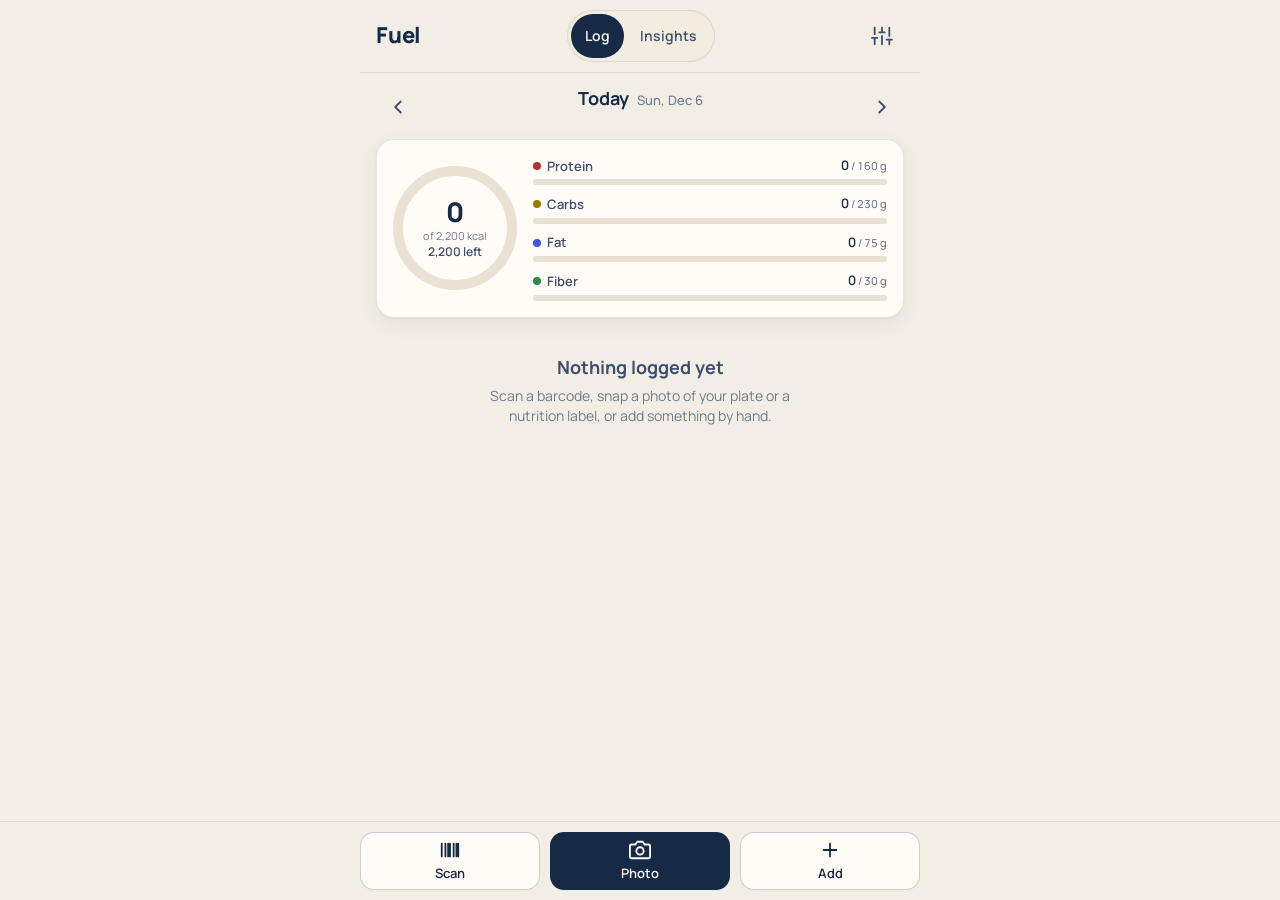
==== commit 19eb2dff: "Fuel v0.3: Harbor palette, USDA demo-key fallback, Howlers workout hook, standalone repo bundle Deep" ====
--- a/fuel/index.html
+++ b/fuel/index.html
@@ -9,16 +9,16 @@
 <meta name="apple-mobile-web-app-status-bar-style" content="default">
 <meta name="apple-mobile-web-app-title" content="Fuel">
 <meta name="mobile-web-app-capable" content="yes">
-<meta name="theme-color" content="#f6f6f4" id="meta-theme-color">
+<meta name="theme-color" content="#f3eee5" id="meta-theme-color">
 <link rel="icon" type="image/svg+xml" id="pwa-favicon">
 <link rel="apple-touch-icon" sizes="180x180" id="pwa-apple-icon">
 <script>
 (function () {
-  var svg = '<svg xmlns="http://www.w3.org/2000/svg" viewBox="0 0 512 512"><rect width="512" height="512" rx="112" fill="#15171b"/><text x="256" y="345" font-family="Manrope, Helvetica, Arial, sans-serif" font-size="280" font-weight="800" text-anchor="middle" fill="#ffffff">F</text><circle cx="392" cy="128" r="34" fill="#b8302f"/><circle cx="392" cy="212" r="34" fill="#c28f0a"/><circle cx="392" cy="296" r="34" fill="#4257d9"/></svg>';
+  var svg = '<svg xmlns="http://www.w3.org/2000/svg" viewBox="0 0 512 512"><rect width="512" height="512" rx="112" fill="#172a45"/><text x="256" y="345" font-family="Manrope, Helvetica, Arial, sans-serif" font-size="280" font-weight="800" text-anchor="middle" fill="#fffcf7">F</text><circle cx="392" cy="128" r="34" fill="#b8302f"/><circle cx="392" cy="212" r="34" fill="#a37a00"/><circle cx="392" cy="296" r="34" fill="#4257d9"/></svg>';
   var encoded = 'data:image/svg+xml;base64,' + btoa(unescape(encodeURIComponent(svg)));
   document.getElementById('pwa-favicon').href = encoded;
   document.getElementById('pwa-apple-icon').href = encoded;
-  var manifest = { name: 'Fuel', short_name: 'Fuel', description: 'Food, calories and macros', start_url: './', scope: './', display: 'standalone', background_color: '#f6f6f4', theme_color: '#f6f6f4', icons: [{ src: encoded, sizes: '512x512', type: 'image/svg+xml', purpose: 'any maskable' }] };
+  var manifest = { name: 'Fuel', short_name: 'Fuel', description: 'Food, calories and macros', start_url: './', scope: './', display: 'standalone', background_color: '#f3eee5', theme_color: '#f3eee5', icons: [{ src: encoded, sizes: '512x512', type: 'image/svg+xml', purpose: 'any maskable' }] };
   var link = document.createElement('link'); link.rel = 'manifest';
   link.href = URL.createObjectURL(new Blob([JSON.stringify(manifest)], { type: 'application/manifest+json' }));
   document.head.appendChild(link);
@@ -28,28 +28,30 @@
 <link rel="preconnect" href="https://fonts.gstatic.com" crossorigin>
 <link href="https://fonts.googleapis.com/css2?family=Manrope:wght@400;500;600;700;800&display=swap" rel="stylesheet">
 <style>
-  /* ---------- Design tokens: one system, light and dark. Color is reserved for data (macros) and state. ---------- */
+  /* ---------- Design tokens: Harbor — deep blue and brown, light and dark. Color is reserved for data (macros) and state. ---------- */
   :root {
     color-scheme: light;
-    --bg: #f6f6f4; --surface: #ffffff; --surface-2: #f1f1ef; --surface-3: #e7e7e4;
-    --ink: #15171b; --ink-mid: #4b5058; --ink-dim: #7c8290;
-    --line: rgba(21,23,27,.08); --line-strong: rgba(21,23,27,.18);
-    --btn-bg: #15171b; --btn-ink: #ffffff;
-    --track: #e9e9e6; --grid: #e6e6e3; --axis: #cfcfcb; --bar: #6b7380;
+    --bg: #f3eee5; --surface: #fffcf7; --surface-2: #f2ece1; --surface-3: #e7dfd0;
+    --ink: #172a45; --ink-mid: #3f4e6e; --ink-dim: #6f7a8c;
+    --line: rgba(23,42,69,.10); --line-strong: rgba(23,42,69,.22);
+    --btn-bg: #172a45; --btn-ink: #fffcf7;
+    --accent: #8a5a2b; --accent-ink: #fffcf7;
+    --track: #e9e2d4; --grid: #e6dfd1; --axis: #cdc4b3; --bar: #5d6f91;
     --protein: #b8302f; --carbs: #a37a00; --fat: #4257d9; --fiber: #2f8a4e;
-    --danger: #d0342c; --ok: #1f8a4c; --warn: #b7791f;
+    --danger: #c0392b; --ok: #2e8b57; --warn: #b7791f;
+    --shadow: 0 1px 2px rgba(23,42,69,.05), 0 6px 20px rgba(23,42,69,.06);
     --font: 'Manrope', system-ui, -apple-system, 'Segoe UI', Roboto, sans-serif;
     --radius: 12px; --radius-lg: 18px;
-    --shadow: 0 1px 2px rgba(0,0,0,.04), 0 6px 20px rgba(0,0,0,.05);
   }
   @media (prefers-color-scheme: dark) {
     :root:not([data-theme="light"]):not([data-fuel-scheme="light"]) {
       color-scheme: dark;
-      --bg: #0e1013; --surface: #16181d; --surface-2: #1d2026; --surface-3: #262a31;
-      --ink: #f2f3f5; --ink-mid: #b1b6bf; --ink-dim: #7d8391;
-      --line: rgba(255,255,255,.08); --line-strong: rgba(255,255,255,.18);
-      --btn-bg: #f2f3f5; --btn-ink: #0e1013;
-      --track: #262a31; --grid: #23272e; --axis: #363b44; --bar: #9aa3b2;
+      --bg: #0e1626; --surface: #172236; --surface-2: #1e2b44; --surface-3: #283753;
+      --ink: #f1e9dc; --ink-mid: #c3bbac; --ink-dim: #8b91a0;
+      --line: rgba(241,233,220,.10); --line-strong: rgba(241,233,220,.22);
+      --btn-bg: #d2a06f; --btn-ink: #1c1208;
+      --accent: #d2a06f; --accent-ink: #1c1208;
+      --track: #263450; --grid: #24324c; --axis: #37476a; --bar: #8fa3c7;
       --protein: #d9455e; --carbs: #bd8b1f; --fat: #7488ff; --fiber: #3aae6c;
       --danger: #ff6b5f; --ok: #4cc98a; --warn: #f0b73a;
       --shadow: 0 1px 2px rgba(0,0,0,.4), 0 10px 30px rgba(0,0,0,.35);
@@ -57,32 +59,34 @@
   }
   :root[data-theme="dark"], :root[data-fuel-scheme="dark"] {
     color-scheme: dark;
-    --bg: #0e1013; --surface: #16181d; --surface-2: #1d2026; --surface-3: #262a31;
-    --ink: #f2f3f5; --ink-mid: #b1b6bf; --ink-dim: #7d8391;
-    --line: rgba(255,255,255,.08); --line-strong: rgba(255,255,255,.18);
-    --btn-bg: #f2f3f5; --btn-ink: #0e1013;
-    --track: #262a31; --grid: #23272e; --axis: #363b44; --bar: #9aa3b2;
+    --bg: #0e1626; --surface: #172236; --surface-2: #1e2b44; --surface-3: #283753;
+    --ink: #f1e9dc; --ink-mid: #c3bbac; --ink-dim: #8b91a0;
+    --line: rgba(241,233,220,.10); --line-strong: rgba(241,233,220,.22);
+    --btn-bg: #d2a06f; --btn-ink: #1c1208;
+    --accent: #d2a06f; --accent-ink: #1c1208;
+    --track: #263450; --grid: #24324c; --axis: #37476a; --bar: #8fa3c7;
     --protein: #d9455e; --carbs: #bd8b1f; --fat: #7488ff; --fiber: #3aae6c;
     --danger: #ff6b5f; --ok: #4cc98a; --warn: #f0b73a;
     --shadow: 0 1px 2px rgba(0,0,0,.4), 0 10px 30px rgba(0,0,0,.35);
   }
   :root[data-fuel-scheme="light"] {
     color-scheme: light;
-    --bg: #f6f6f4; --surface: #ffffff; --surface-2: #f1f1ef; --surface-3: #e7e7e4;
-    --ink: #15171b; --ink-mid: #4b5058; --ink-dim: #7c8290;
-    --line: rgba(21,23,27,.08); --line-strong: rgba(21,23,27,.18);
-    --btn-bg: #15171b; --btn-ink: #ffffff;
-    --track: #e9e9e6; --grid: #e6e6e3; --axis: #cfcfcb; --bar: #6b7380;
+    --bg: #f3eee5; --surface: #fffcf7; --surface-2: #f2ece1; --surface-3: #e7dfd0;
+    --ink: #172a45; --ink-mid: #3f4e6e; --ink-dim: #6f7a8c;
+    --line: rgba(23,42,69,.10); --line-strong: rgba(23,42,69,.22);
+    --btn-bg: #172a45; --btn-ink: #fffcf7;
+    --accent: #8a5a2b; --accent-ink: #fffcf7;
+    --track: #e9e2d4; --grid: #e6dfd1; --axis: #cdc4b3; --bar: #5d6f91;
     --protein: #b8302f; --carbs: #a37a00; --fat: #4257d9; --fiber: #2f8a4e;
-    --danger: #d0342c; --ok: #1f8a4c; --warn: #b7791f;
-    --shadow: 0 1px 2px rgba(0,0,0,.04), 0 6px 20px rgba(0,0,0,.05);
+    --danger: #c0392b; --ok: #2e8b57; --warn: #b7791f;
+    --shadow: 0 1px 2px rgba(23,42,69,.05), 0 6px 20px rgba(23,42,69,.06);
   }
 
   * { box-sizing: border-box; margin: 0; padding: 0; }
   html { -webkit-text-size-adjust: 100%; }
   body { background: var(--bg); color: var(--ink); font-family: var(--font); font-size: 16px; line-height: 1.45; min-height: 100vh; -webkit-font-smoothing: antialiased; overscroll-behavior-y: none; }
   button { font: inherit; color: inherit; background: none; border: 0; cursor: pointer; -webkit-tap-highlight-color: transparent; touch-action: manipulation; }
-  button:focus-visible, input:focus-visible, select:focus-visible, textarea:focus-visible { outline: 2px solid var(--ink); outline-offset: 2px; }
+  button:focus-visible, input:focus-visible, select:focus-visible, textarea:focus-visible { outline: 2px solid var(--accent); outline-offset: 2px; }
   input, select, textarea { font: inherit; font-size: 16px; color: var(--ink); background: var(--surface-2); border: 1px solid var(--line-strong); border-radius: var(--radius); padding: 10px 12px; min-height: 44px; width: 100%; }
   textarea { min-height: 96px; resize: vertical; }
   a { color: var(--ink); }
@@ -97,6 +101,9 @@
   .seg { display: inline-flex; background: var(--surface-2); border: 1px solid var(--line); border-radius: 999px; padding: 3px; gap: 2px; }
   .seg button { min-height: 44px; padding: 0 14px; border-radius: 999px; font-weight: 600; font-size: 14px; color: var(--ink-mid); white-space: nowrap; }
   .seg button.active { background: var(--btn-bg); color: var(--btn-ink); }
+  .workout-strip { display: flex; align-items: center; gap: 8px; margin: 10px 4px 0; font-size: 13px; color: var(--ink-mid); }
+  .workout-strip svg { width: 18px; height: 18px; color: var(--accent); flex: none; }
+  .workout-strip b { color: var(--accent); font-weight: 700; }
   .seg.wide { width: 100%; } .seg.wide button { flex: 1; padding: 0 8px; }
   .icon-btn { min-width: 44px; min-height: 44px; border-radius: 12px; display: inline-flex; align-items: center; justify-content: center; color: var(--ink-mid); }
   .icon-btn:active { background: var(--surface-2); }
@@ -130,7 +137,7 @@
   .macro .bar > div { height: 100%; border-radius: 4px; background: var(--mc); width: 0; transition: width .4s ease; }
   .macro .bar > div.over { background: var(--danger); }
   .macro.protein { --mc: var(--protein); } .macro.carbs { --mc: var(--carbs); } .macro.fat { --mc: var(--fat); } .macro.fiber { --mc: var(--fiber); }
-  .link-btn { min-height: 44px; display: inline-flex; align-items: center; gap: 6px; font-weight: 600; font-size: 14px; color: var(--ink-mid); padding: 0 4px; }
+  .link-btn { min-height: 44px; display: inline-flex; align-items: center; gap: 6px; font-weight: 600; font-size: 14px; color: var(--accent); padding: 0 4px; }
   .link-btn svg { width: 18px; height: 18px; }
 
   /* ---------- Log ---------- */
@@ -179,7 +186,7 @@
   .stepper .sv { min-width: 56px; text-align: center; font-weight: 700; font-variant-numeric: tabular-nums; }
   .status { display: flex; align-items: center; gap: 10px; padding: 12px; border-radius: var(--radius); background: var(--surface-2); font-size: 14px; color: var(--ink-mid); margin: 10px 0; }
   .status.err { color: var(--danger); border: 1px solid var(--danger); background: transparent; }
-  .spinner { width: 18px; height: 18px; border-radius: 50%; border: 2px solid var(--line-strong); border-top-color: var(--ink); animation: spin .8s linear infinite; flex: none; }
+  .spinner { width: 18px; height: 18px; border-radius: 50%; border: 2px solid var(--line-strong); border-top-color: var(--accent); animation: spin .8s linear infinite; flex: none; }
   @keyframes spin { to { transform: rotate(360deg); } }
 
   /* ---------- Sheets & modal ---------- */
@@ -286,6 +293,7 @@
       <button class="icon-btn" id="date-next" type="button" aria-label="Next day"><svg viewBox="0 0 24 24" fill="none" stroke="currentColor" stroke-width="2" stroke-linecap="round" stroke-linejoin="round"><polyline points="9 18 15 12 9 6"/></svg></button>
     </div>
     <section class="card summary" id="summary" aria-live="polite"></section>
+    <div id="workout-strip" class="workout-strip hidden"></div>
     <div id="day-ai"></div>
     <section id="log"></section>
   </section>
@@ -413,7 +421,7 @@
   s.appendChild(svgEl('path', { d }));
   return s;
 }
-const ICON = { close: 'M6 6l12 12M18 6L6 18', spark: 'M12 3l1.9 5.6L19.5 10.5l-5.6 1.9L12 18l-1.9-5.6L4.5 10.5l5.6-1.9z', plate: 'M3 12a9 9 0 1 0 18 0a9 9 0 1 0-18 0M8 12a4 4 0 1 0 8 0a4 4 0 1 0-8 0' };
+const ICON = { run: 'M22 12h-4l-3 9L9 3l-3 9H2', close: 'M6 6l12 12M18 6L6 18', spark: 'M12 3l1.9 5.6L19.5 10.5l-5.6 1.9L12 18l-1.9-5.6L4.5 10.5l5.6-1.9z', plate: 'M3 12a9 9 0 1 0 18 0a9 9 0 1 0-18 0M8 12a4 4 0 1 0 8 0a4 4 0 1 0-8 0' };
 function fmtK(n) { return Math.round(Number(n) || 0).toLocaleString('en-US'); }
 function fmtG(n) { const r = Math.round((Number(n) || 0) * 10) / 10; return Number.isInteger(r) ? String(r) : r.toFixed(1); }
 function fmtServ(n) { return String(Math.round(n * 100) / 100); }
@@ -528,7 +536,7 @@
 /* =====================================================================
    4. Rendering — log view
    ===================================================================== */
-function render() { renderHeader(); renderSummary(); renderDayAI(); renderLog(); if (state.view === 'insights') renderInsights(); }
+function render() { renderHeader(); renderSummary(); renderWorkoutStrip(); renderDayAI(); renderLog(); if (state.view === 'insights') renderInsights(); }
 
 function renderHeader() {
   const lbl = $('date-label'); clear(lbl);
@@ -546,7 +554,7 @@
   const r = (size - stroke) / 2, c = 2 * Math.PI * r, cx = size / 2;
   svg.appendChild(svgEl('circle', { cx, cy: cx, r, fill: 'none', stroke: 'var(--track)', 'stroke-width': stroke }));
   const fill = Math.min(1, Math.max(0, pct));
-  if (fill > 0) svg.appendChild(svgEl('circle', { cx, cy: cx, r, fill: 'none', stroke: pct > 1.05 ? 'var(--danger)' : 'var(--ink)', 'stroke-width': stroke, 'stroke-dasharray': (fill * c) + ' ' + c, 'stroke-linecap': 'round', transform: 'rotate(-90 ' + cx + ' ' + cx + ')' }));
+  if (fill > 0) svg.appendChild(svgEl('circle', { cx, cy: cx, r, fill: 'none', stroke: pct > 1.05 ? 'var(--danger)' : 'var(--accent)', 'stroke-width': stroke, 'stroke-dasharray': (fill * c) + ' ' + c, 'stroke-linecap': 'round', transform: 'rotate(-90 ' + cx + ' ' + cx + ')' }));
   return svg;
 }
 function macroRow(key, label, val, target) {
@@ -581,6 +589,16 @@
   btn.addEventListener('click', () => summarizeDay(state.date, out, btn));
   box.append(btn, out);
 }
+function renderWorkoutStrip() {
+  const box = $('workout-strip'); clear(box);
+  if (!Howlers.connected() || !Howlers.cache()) { box.classList.add('hidden'); return; }
+  box.classList.remove('hidden');
+  const ws = Howlers.forDate(state.date);
+  box.appendChild(svgIcon(ICON.run, 18));
+  if (!ws.length) { box.appendChild(el('span', { text: 'Rest day' })); return; }
+  const parts = ws.map(w => w.label + (w.miles ? ' ' + fmtG(w.miles) + ' mi' : '') + (w.minutes ? ' · ' + w.minutes + ' min' : ''));
+  box.append(el('b', { text: ws.some(w => w.run) ? 'Run day' : 'Training day' }), el('span', { text: ' · ' + parts.join(' + ') }));
+}
 function renderLog() {
   const log = $('log'); clear(log);
   const entries = entriesFor(state.date);
@@ -590,13 +608,15 @@
       el('p', { text: 'Scan a barcode, snap a photo of your plate or a nutrition label, or add something by hand.' })));
     return;
   }
-  for (const [mealKey, mealName] of MEALS) {
-    const group = entries.filter(e => e.meal === mealKey);
-    if (!group.length) continue;
+  // Meal groups run in the order the day actually happened (a 05:40 pre-workout gel sits above breakfast).
+  const groups = MEALS.map(([mealKey, mealName]) => ({ mealKey, mealName, group: entries.filter(e => e.meal === mealKey) })).filter(g => g.group.length)
+    .map(g => Object.assign(g, { first: g.group.reduce((m, e) => (e.time && e.time < m ? e.time : m), '99:99') }))
+    .sort((a, b) => a.first.localeCompare(b.first) || mealIndex(a.mealKey) - mealIndex(b.mealKey));
+  for (const { mealKey, mealName, group } of groups) {
     const kcal = group.reduce((s, e) => s + entryTotals(e).kcal, 0);
     const section = el('section', { class: 'meal' },
       el('div', { class: 'meal-head' }, el('span', { class: 'meal-title', text: mealName }), el('span', { class: 'meal-kcal', text: fmtK(kcal) + ' kcal' })));
-    for (const e of group) {
+    for (const e of group.slice().sort((a, b) => String(a.time || '').localeCompare(String(b.time || '')) || (a.createdAt || 0) - (b.createdAt || 0))) {
       const tot = entryTotals(e);
       const meta = [fmtServ(e.servings) + ' × ' + (e.serving.label || '1 serving'), contextLabel(e.context), e.time].filter(Boolean).join(' · ');
       section.appendChild(el('button', { class: 'entry', type: 'button', 'aria-label': 'Edit ' + e.name, onclick: () => openEditSheet(e.id) },
@@ -789,6 +809,8 @@
 }
 const FoodDB = {
   OFF_FIELDS: 'code,product_name,product_name_en,brands,serving_size,serving_quantity,nutriments,image_front_small_url',
+  usdaKey() { return Store.get('usda_key') || 'DEMO_KEY'; },   // USDA's shared demo key works without signup (about 30 lookups an hour)
+  usingDemoKey() { return !Store.get('usda_key'); },
   rememberProduct(product) { const all = Store.get('products', {}) || {}; if (!product.barcode) return; all[product.barcode] = Object.assign({}, product, { savedAt: Date.now() }); Store.set('products', all); },
   localProduct(code) { const all = Store.get('products', {}) || {}; for (const c of codeVariants(code)) if (all[c]) return all[c]; return null; },
   async lookupBarcode(code, onStatus) {
@@ -809,9 +831,9 @@
         }
       } catch (e) { lastErr = e; }
     }
-    if (Store.get('usda_key')) {
+    {
       try {
-        if (onStatus) onStatus('Checking USDA…');
+        if (onStatus) onStatus('Checking USDA FoodData Central…');
         const hits = await this.searchUSDA(code);
         const exact = hits.find(h => h.barcode && codeVariants(code).includes(h.barcode)) || (hits.length === 1 ? hits[0] : null);
         if (exact) return { product: Object.assign({}, exact, { barcode: code }), from: 'usda' };
@@ -821,12 +843,11 @@
     return { product: null, from: 'none' };
   },
   async searchUSDA(query) {
-    const key = Store.get('usda_key');
-    if (!key) throw new Error('NO_USDA_KEY');
+    const key = this.usdaKey();
     const url = 'https://api.nal.usda.gov/fdc/v1/foods/search?api_key=' + encodeURIComponent(key) + '&query=' + encodeURIComponent(query) + '&pageSize=12&dataType=' + encodeURIComponent('Foundation,SR Legacy,Branded');
     const r = await fetch(url);
     if (r.status === 401 || r.status === 403) throw new Error('USDA rejected the API key');
-    if (r.status === 429) throw new Error('USDA rate limit reached — try again in a minute');
+    if (r.status === 429) throw new Error(this.usingDemoKey() ? 'USDA demo-key limit reached (about 30 lookups an hour). Add your own free key in Settings.' : 'USDA rate limit reached — try again in a minute');
     if (!r.ok) throw new Error('USDA returned ' + r.status);
     const j = await r.json();
     return (j.foods || []).map(normalizeUSDA).filter(Boolean);
@@ -857,7 +878,8 @@
   return 'Summarize ' + (isToday ? "today's" : "this day's") + ' food log for the user (second person, warm but specific, no generic advice, no medical claims). ' +
     (isToday ? 'It is now ' + AZ.timeHM() + ' Arizona time. ' : 'The day is over. ') +
     'Daily targets: ' + T.kcal + ' kcal, protein ' + T.protein + ' g, carbs ' + T.carbs + ' g, fat ' + T.fat + ' g, fiber ' + T.fiber + ' g. ' +
-    'Totals so far: ' + Math.round(t.kcal) + ' kcal, protein ' + Math.round(t.protein) + ', carbs ' + Math.round(t.carbs) + ', fat ' + Math.round(t.fat) + ', fiber ' + Math.round(t.fiber) + '.\nEntries (meal · time · context · item · portion · numbers):\n' + lines.join('\n') +
+    'Totals so far: ' + Math.round(t.kcal) + ' kcal, protein ' + Math.round(t.protein) + ', carbs ' + Math.round(t.carbs) + ', fat ' + Math.round(t.fat) + ', fiber ' + Math.round(t.fiber) + '. ' +
+    (Howlers.forDate(date).length ? 'Workouts this day (from The Howlers): ' + Howlers.forDate(date).map(w => w.label + (w.miles ? ' ' + fmtG(w.miles) + ' mi' : '') + (w.minutes ? ' ' + w.minutes + ' min' : '')).join(', ') + '. ' : '') + '\nEntries (meal · time · context · item · portion · numbers):\n' + lines.join('\n') +
     '\n\nRespond with ONLY valid JSON, no markdown fences: {"headline":"max 10 words","summary":"2 or 3 sentences on how the day stacks up against the targets, citing the numbers","suggestions":["up to 3 short, concrete ideas for the rest of the day; an empty array if the day is over or already on track"]}';
 }
 function rangePrompt(S, range) {
@@ -871,9 +893,10 @@
     byMeal: S.meals.map(m => ({ meal: m.label, entries: m.count, sharePct: r(m.share * 100), avgPerDay: r(m.perDay) })),
     byTimeOfDay: S.hours.map(h => ({ hours: h.label, sharePct: r(h.share * 100) })),
     topFoods: S.topFoods.map(f => ({ name: f.name, times: f.count, avgKcal: r(f.avg) })),
-    weekdayAvgKcal: r(S.weekday), weekendAvgKcal: r(S.weekend)
+    weekdayAvgKcal: r(S.weekday), weekendAvgKcal: r(S.weekend),
+    training: S.hasWorkouts ? { runDays: S.training.run.n, restDays: S.training.rest.n, runDayAvg: { kcal: r(S.training.run.kcal), protein: r(S.training.run.protein), carbs: r(S.training.run.carbs) }, restDayAvg: { kcal: r(S.training.rest.kcal), protein: r(S.training.rest.protein), carbs: r(S.training.rest.carbs) }, runDates: S.runDays.map(d => d.date) } : null
   };
-  return 'You are reviewing ' + range + ' days of a personal food log (Arizona). The user is training for a half marathon and wants to understand how and what they eat, not just the macros. Photo and text entries are estimates. Data (JSON):\n' + JSON.stringify(compact) +
+  return 'You are reviewing ' + range + ' days of a personal food log (Arizona). The user is training for a half marathon and wants to understand how and what they eat, not just the macros. Photo and text entries are estimates. If "training" is present, run days come from their running app (The Howlers); compare fueling on run days vs rest days. Data (JSON):\n' + JSON.stringify(compact) +
     '\n\nWrite for the user in second person. Be specific and grounded in these numbers, no generic advice, no medical claims. Respond with ONLY valid JSON, no markdown fences: {"headline":"one line, max 12 words","patterns":["3 to 5 observations about how and what they eat, each citing numbers"],"wins":["1 to 3 things going well"],"watchouts":["1 to 3 things to watch, each with a number"],"experiment":"one concrete thing to try next week"}';
 }
 function parseJSONLoose(raw) {
@@ -1009,6 +1032,87 @@
     statusLine(st, aiErrorMessage(e), 'err');
     if (String(e && e.message) === 'NO_KEY') out.appendChild(el('button', { class: 'btn ghost', type: 'button', text: 'Open Settings', onclick: () => openSettings() }));
   } finally { btn.disabled = false; }
+}
+
+/* =====================================================================
+   7b. The Howlers — read-only workouts from the Howlers Gist. Both apps live on ortizzle.github.io, so the
+       Howlers' own Gist keys in localStorage are reused on a phone that runs both; otherwise enter them in Settings.
+   ===================================================================== */
+const Howlers = {
+  RUN_TYPES: ['long_run', 'easy_run', 'tempo', 'walk_run', 'race', 'optional_run'],
+  OTHER_TYPES: ['peloton', 'strength', 'mobility', 'cardio', 'optional_other'],
+  LABELS: { long_run: 'Long run', tempo: 'Tempo', easy_run: 'Easy run', walk_run: 'Walk/run', race: 'Race', optional_run: 'Run', peloton: 'Peloton', strength: 'Strength', mobility: 'Mobility', cardio: 'Cardio', optional_other: 'Cross-train' },
+  config() {
+    const own = Store.get('howlers', null);
+    if (own && own.gistId && own.token) return { gistId: own.gistId, token: own.token, playerId: own.playerId || '', shared: false };
+    try {
+      const id = localStorage.getItem('howlers_gist_id'), token = localStorage.getItem('howlers_gist_token');
+      if (id && token) return { gistId: id, token, playerId: localStorage.getItem('howlers_current_player') || '', shared: true };
+    } catch (e) {}
+    return null;
+  },
+  connected() { return !!this.config(); },
+  cache() { return Store.get('howlers_cache', null); },
+  forDate(date) { const c = this.cache(); return c && c.byDate && c.byDate[date] ? c.byDate[date] : []; },
+  async refresh(force) {
+    const cfg = this.config(); if (!cfg) return null;
+    const c = this.cache();
+    if (!force && c && c.playerId === (cfg.playerId || c.playerId) && Date.now() - c.fetchedAt < 30 * 60000) return c;
+    const res = await fetch('https://api.github.com/gists/' + encodeURIComponent(cfg.gistId), { headers: { 'Authorization': 'Bearer ' + cfg.token, 'Accept': 'application/vnd.github+json' }, cache: 'no-store' });
+    if (!res.ok) throw new Error('The Howlers Gist answered ' + res.status);
+    const gist = await res.json();
+    const file = gist.files && (gist.files['howlers-data.json'] || gist.files[Object.keys(gist.files).find(k => k.endsWith('.json'))]);
+    if (!file) throw new Error('No data file in the Howlers Gist');
+    const text = file.truncated ? await (await fetch(file.raw_url)).text() : file.content;
+    const st = JSON.parse(text || '{}');
+    const players = (st.players || []).map(p => ({ id: String(p.id), name: String(p.name || p.id) }));
+    const me = cfg.playerId || (players[0] ? players[0].id : '');
+    const byDate = {}; let count = 0;
+    for (const w of (st.workouts || [])) {
+      if (!w || String(w.player_id) !== me || !w.date) continue;
+      const run = this.RUN_TYPES.includes(w.workout);
+      if (!run && !this.OTHER_TYPES.includes(w.workout)) continue;
+      (byDate[w.date] = byDate[w.date] || []).push({ type: w.workout, label: this.LABELS[w.workout] || String(w.workout), miles: Number(w.miles) || 0, minutes: Number(w.minutes) || 0, run });
+      count++;
+    }
+    const out = { fetchedAt: Date.now(), playerId: me, players, byDate, count };
+    Store.set('howlers_cache', out);
+    return out;
+  }
+};
+function renderHowlersSettings(box) {
+  clear(box);
+  const cfg = Howlers.config(); const cache = Howlers.cache();
+  const status = el('div', { class: 'note' });
+  const refreshBtn = el('button', { class: 'btn', type: 'button', text: 'Refresh workouts' });
+  const doRefresh = async () => {
+    refreshBtn.disabled = true; statusLine(status, 'Reading the Howlers Gist…', 'busy');
+    try { const c = await Howlers.refresh(true); renderHowlersSettings(box); render(); toast('Loaded ' + c.count + ' workouts'); }
+    catch (e) { statusLine(status, String((e && e.message) || e), 'err'); refreshBtn.disabled = false; }
+  };
+  refreshBtn.addEventListener('click', doRefresh);
+  if (cfg) {
+    const who = cache && cache.players.find(p => p.id === (cfg.playerId || cache.playerId));
+    status.textContent = (cfg.shared ? 'Connected through The Howlers on this device' : 'Connected with the Gist below') + (who ? ' · ' + who.name : '') + (cache ? ' · ' + cache.count + ' workouts, refreshed ' + new Date(cache.fetchedAt).toLocaleTimeString('en-US', { hour: 'numeric', minute: '2-digit' }) : ' · not loaded yet');
+    box.append(status);
+    if (cache && cache.players.length > 1) {
+      const sel = el('select', { 'aria-label': 'Howler' }, cache.players.map(p => el('option', { value: p.id, text: p.name, selected: p.id === cache.playerId ? true : null })));
+      sel.addEventListener('change', () => { const own = Store.get('howlers', null) || { gistId: cfg.gistId, token: cfg.token }; own.playerId = sel.value; Store.set('howlers', own); doRefresh(); });
+      box.append(el('div', { class: 'field' }, el('label', { text: 'Whose workouts' }), sel));
+    }
+    const row = el('div', { class: 'btn-row' }, refreshBtn);
+    if (!cfg.shared) row.appendChild(el('button', { class: 'btn ghost', type: 'button', text: 'Disconnect', onclick: () => { Store.remove('howlers'); Store.remove('howlers_cache'); renderHowlersSettings(box); render(); } }));
+    box.append(row);
+    return;
+  }
+  const idIn = el('input', { type: 'text', placeholder: 'Gist ID', 'aria-label': 'Howlers Gist ID', autocomplete: 'off', style: 'font-family:ui-monospace,monospace' });
+  const tokIn = el('input', { type: 'password', placeholder: 'GitHub token with gist scope', 'aria-label': 'Howlers Gist token', autocomplete: 'off', style: 'font-family:ui-monospace,monospace' });
+  const connect = el('button', { class: 'btn', type: 'button', text: 'Connect', onclick: async () => {
+    const gistId = idIn.value.trim(), token = tokIn.value.trim(); if (!gistId || !token) { toast('Enter the Gist ID and token'); return; }
+    Store.set('howlers', { gistId, token, playerId: '' }); await doRefresh();
+  } });
+  status.textContent = 'Not connected. On a phone that also runs The Howlers, Fuel picks up its Gist keys automatically; otherwise paste them here.';
+  box.append(status, el('div', { class: 'field' }, idIn), el('div', { class: 'field' }, tokIn), connect);
 }
 
 /* =====================================================================
@@ -1324,8 +1428,8 @@
       el('div', { class: 'qk', text: fmtK(f.per.kcal) + ' kcal' })));
     clear(usdaBox);
     if (q.length >= 2) {
-      if (Store.get('usda_key')) usdaBox.appendChild(el('button', { class: 'btn ghost', type: 'button', text: 'Search USDA for "' + search.value.trim() + '"', style: 'margin-top:10px', onclick: () => searchUSDA(search.value.trim()) }));
-      else usdaBox.appendChild(el('div', { class: 'note', text: 'Tip: add a free USDA FoodData Central key in Settings to search 400k+ foods.' }));
+      usdaBox.appendChild(el('button', { class: 'btn ghost', type: 'button', text: 'Search USDA for "' + search.value.trim() + '"', style: 'margin-top:10px', onclick: () => searchUSDA(search.value.trim()) }));
+      if (FoodDB.usingDemoKey()) usdaBox.appendChild(el('div', { class: 'note', text: 'USDA search runs on a shared demo key (about 30 lookups an hour). Add your own free key in Settings for unlimited use.' }));
     }
   };
   const searchUSDA = async (q) => {
@@ -1460,6 +1564,7 @@
     el('button', { class: 'btn', type: 'button', text: 'Save', style: 'width:auto;flex:none', onclick: () => { const v = usdaIn.value.trim(); if (!v) return; Store.set('usda_key', v); usdaIn.value = ''; usdaIn.placeholder = '•••••••• (saved)'; toast('USDA key saved'); } }),
     el('button', { class: 'btn ghost', type: 'button', text: 'Clear', style: 'width:auto;flex:none', onclick: () => { Store.remove('usda_key'); usdaIn.placeholder = 'optional'; toast('USDA key removed'); } }));
   const exportBox = el('div');
+  const howlersBox = el('div'); renderHowlersSettings(howlersBox);
   const entryCount = Object.values(state.data.records).filter(r => r.type === 'entry' && !r.deleted).length;
   const stats = el('div', { class: 'note', text: entryCount + ' entries stored on this device · ' + Object.keys(Store.get('products', {}) || {}).length + ' remembered barcodes' });
   s.body.append(
@@ -1471,8 +1576,9 @@
       el('div', { class: 'note', text: AI.mode() === 'preview' ? 'This preview supplies AI itself; a key is only needed in the deployed app.' : 'Stored only in this browser. Calls go straight from your phone to Anthropic — nothing passes through a server.' })),
     el('div', { class: 'field' }, el('label', { text: 'Claude model' }), modelSel,
       el('div', { class: 'note', text: 'Sonnet 5 is the default: fast and cheap for photos and summaries. Switch to Opus 5 if estimates feel off.' })),
-    el('div', { class: 'field' }, el('label', { text: 'USDA FoodData Central key (food search)' }), usdaRow,
-      el('div', { class: 'note' }, 'Free, instant signup at ', el('a', { href: 'https://fdc.nal.usda.gov/api-key-signup', target: '_blank', rel: 'noopener', text: 'fdc.nal.usda.gov' }), '. Without it, Quick add uses the built-in list.')),
+    el('div', { class: 'field' }, el('label', { text: 'USDA FoodData Central key (barcode fallback + food search)' }), usdaRow,
+      el('div', { class: 'note' }, 'Free, instant signup at ', el('a', { href: 'https://fdc.nal.usda.gov/api-key-signup', target: '_blank', rel: 'noopener', text: 'fdc.nal.usda.gov' }), '. Until then, lookups use USDA\'s shared demo key (about 30 an hour).')),
+    el('div', { class: 'field', style: 'margin-top:16px' }, el('label', { text: 'The Howlers workouts' }), howlersBox),
     el('div', { class: 'field', style: 'margin-top:16px' }, el('label', { text: 'Data' }), stats,
       el('div', { class: 'btn-row' },
         el('button', { class: 'btn', type: 'button', text: 'Load 2 sample weeks', onclick: () => { seedSampleDays(14); render(); toast('Two sample weeks loaded'); closeSheet(); } }),
@@ -1514,8 +1620,8 @@
     cookie: { name: 'Chocolate chip cookie', serving: { label: '1 cookie (30 g)', grams: 30 }, per: { kcal: 140, protein: 1.5, carbs: 20, fat: 7, fiber: 0.5 }, source: 'quick' },
     yog: { name: 'Greek yogurt, plain', serving: { label: '1 cup (245 g)', grams: 245 }, per: { kcal: 145, protein: 25, carbs: 9, fat: 0, fiber: 0 }, source: 'upc', barcode: '012345678905' }
   };
-  const add = (date, meal, time, ctx, food, servings) => addEntry(Object.assign({}, food, { date, meal, time, context: ctx, servings: servings || 1 }));
-  const today = AZ.today();
+  const today = AZ.today(), nowHM = AZ.timeHM();
+  const add = (date, meal, time, ctx, food, servings) => { if (date === today && time > nowHM) return; addEntry(Object.assign({}, food, { date, meal, time, context: ctx, servings: servings || 1 })); };
   for (let i = n - 1; i >= 0; i--) {
     const date = AZ.addDays(today, -i); const dow = AZ.weekday(date);
     const weekend = dow === 0 || dow === 6; const runDay = dow === 2 || dow === 4 || dow === 6;
@@ -1573,7 +1679,12 @@
   const hours = byHour.map((k, i) => ({ label: HOUR_BUCKETS[i][0], name: HOUR_BUCKETS[i][1], kcal: k, share: k / totalK }));
   const topFoods = Object.values(foods).sort((a, b) => b.count - a.count || b.kcal - a.kcal).slice(0, 8).map(f => ({ name: f.name, count: f.count, avg: f.kcal / f.count }));
   const pk = avg.protein * 4, ck = avg.carbs * 4, fk = avg.fat * 9, mk = (pk + ck + fk) || 1;
-  return { days: perDay, n, avg, kcalHit, overDays, proteinHit, contexts, meals, hours, topFoods, split: { protein: pk / mk, carbs: ck / mk, fat: fk / mk }, weekday: weekdayN ? weekdayK / weekdayN : 0, weekend: weekendN ? weekendK / weekendN : 0, targets: T };
+  const hasWorkouts = Howlers.connected() && !!Howlers.cache();
+  const runDays = hasWorkouts ? logged.filter(d => Howlers.forDate(d.date).some(w => w.run)) : [];
+  const restDays = hasWorkouts ? logged.filter(d => !Howlers.forDate(d.date).some(w => w.run)) : [];
+  const avgOf = (arr, k) => arr.length ? arr.reduce((s, d) => s + d.totals[k], 0) / arr.length : 0;
+  const training = { run: { n: runDays.length, kcal: avgOf(runDays, 'kcal'), protein: avgOf(runDays, 'protein'), carbs: avgOf(runDays, 'carbs') }, rest: { n: restDays.length, kcal: avgOf(restDays, 'kcal'), protein: avgOf(restDays, 'protein'), carbs: avgOf(restDays, 'carbs') } };
+  return { days: perDay, n, avg, kcalHit, overDays, proteinHit, contexts, meals, hours, topFoods, split: { protein: pk / mk, carbs: ck / mk, fat: fk / mk }, weekday: weekdayN ? weekdayK / weekdayN : 0, weekend: weekendN ? weekendK / weekendN : 0, targets: T, hasWorkouts, runDays, restDays, training };
 }
 function niceStep(max) {
   const raw = Math.max(1, max) / 3; const pow = Math.pow(10, Math.floor(Math.log10(raw))); const f = raw / pow;
@@ -1608,10 +1719,7 @@
     hit.addEventListener('focus', show); hit.addEventListener('blur', hide); hit.addEventListener('click', show);
     svg.appendChild(hit);
   });
-  if (target) {
-    svg.appendChild(svgEl('line', { x1: padL, x2: width - padR, y1: y(target), y2: y(target), stroke: 'var(--ink-dim)', 'stroke-width': 1 }));
-    const t = svgEl('text', { x: width - padR, y: y(target) - 4, 'text-anchor': 'end' }); t.textContent = 'target ' + fmtK(target); svg.appendChild(t);
-  }
+  if (target) svg.appendChild(svgEl('line', { x1: padL, x2: width - padR, y1: y(target), y2: y(target), stroke: 'var(--ink-dim)', 'stroke-width': 1, 'stroke-dasharray': '0' }));
   container.appendChild(svg);
 }
 function rowBars(container, rows) {
@@ -1669,6 +1777,16 @@
   const c4 = el('section', { class: 'card' }, el('h3', { text: 'By meal' }), el('div', { class: 'sub', text: 'Share of calories · average per logged day' }));
   const rows4 = el('div', { class: 'rows' }); c4.appendChild(rows4); box.appendChild(c4);
   rowBars(rows4, S.meals.map(m => ({ label: m.label, v: m.kcal, text: Math.round(m.share * 100) + '% · ' + fmtK(m.perDay) + ' / day' })));
+  // Training days (from The Howlers)
+  if (S.hasWorkouts) {
+    const Tr = S.training;
+    const cell = (k, v) => el('td', { text: k === 'kcal' ? fmtK(v) : fmtG(v) + ' g' });
+    const c45 = el('section', { class: 'card' }, el('h3', { text: 'Run days vs rest days' }), el('div', { class: 'sub', text: 'Runs from The Howlers · daily averages in this range' }),
+      el('table', { class: 'table' }, el('thead', {}, el('tr', {}, el('th', { text: '' }), el('th', { text: 'Run days (' + Tr.run.n + ')' }), el('th', { text: 'Rest days (' + Tr.rest.n + ')' }))),
+        el('tbody', {}, [['Calories', 'kcal'], ['Protein', 'protein'], ['Carbs', 'carbs']].map(([l, k]) => el('tr', {}, el('td', { text: l }), cell(k, Tr.run[k]), cell(k, Tr.rest[k]))))));
+    if (!Tr.run.n) c45.appendChild(el('div', { class: 'note', text: 'No run days in this range yet.' }));
+    box.appendChild(c45);
+  }
   // When
   const c5 = el('section', { class: 'card' }, el('h3', { text: 'When you eat' }), el('div', { class: 'sub', text: 'Share of calories by time of day' }));
   const chart5 = el('div', { class: 'chart' }); c5.appendChild(chart5);
@@ -1707,7 +1825,7 @@
   const root = document.documentElement;
   if (mode === 'system') root.removeAttribute('data-fuel-scheme'); else root.setAttribute('data-fuel-scheme', mode);
   const dark = mode === 'dark' || (mode === 'system' && window.matchMedia && window.matchMedia('(prefers-color-scheme: dark)').matches);
-  const meta = $('meta-theme-color'); if (meta) meta.setAttribute('content', dark ? '#0e1013' : '#f6f6f4');
+  const meta = $('meta-theme-color'); if (meta) meta.setAttribute('content', dark ? '#0e1626' : '#f3eee5');
   saveSettings();
 }
 function showView(v) {
@@ -1745,8 +1863,9 @@
   window.addEventListener('resize', () => { clearTimeout(resizeTimer); resizeTimer = setTimeout(() => { if (state.view === 'insights') renderInsights(); }, 200); });
   render();
   AI.init();
-}
-window.Fuel = { state, AZ, Store, addEntry, updateEntry, deleteEntry, entriesFor, dayTotals, computeStats, render, renderInsights, showView, Scanner, FoodDB, AI, parseEstimate, parseJSONLoose, normalizeOFF, normalizeUSDA, normalizeBarcode, upcEToA, codeVariants, openScanSheet, openPhotoSheet, openAddSheet, openEditSheet, openSettings, seedSampleDays, applyScheme, closeSheet, MEALS, CONTEXTS };
+  if (Howlers.connected()) Howlers.refresh(false).then(() => { renderWorkoutStrip(); if (state.view === 'insights') renderInsights(); }).catch(() => {});
+}
+window.Fuel = { state, AZ, Store, Howlers, addEntry, updateEntry, deleteEntry, entriesFor, dayTotals, computeStats, render, renderInsights, showView, Scanner, FoodDB, AI, parseEstimate, parseJSONLoose, normalizeOFF, normalizeUSDA, normalizeBarcode, upcEToA, codeVariants, openScanSheet, openPhotoSheet, openAddSheet, openEditSheet, openSettings, seedSampleDays, applyScheme, closeSheet, MEALS, CONTEXTS };
 init();
 })();
 </script>
